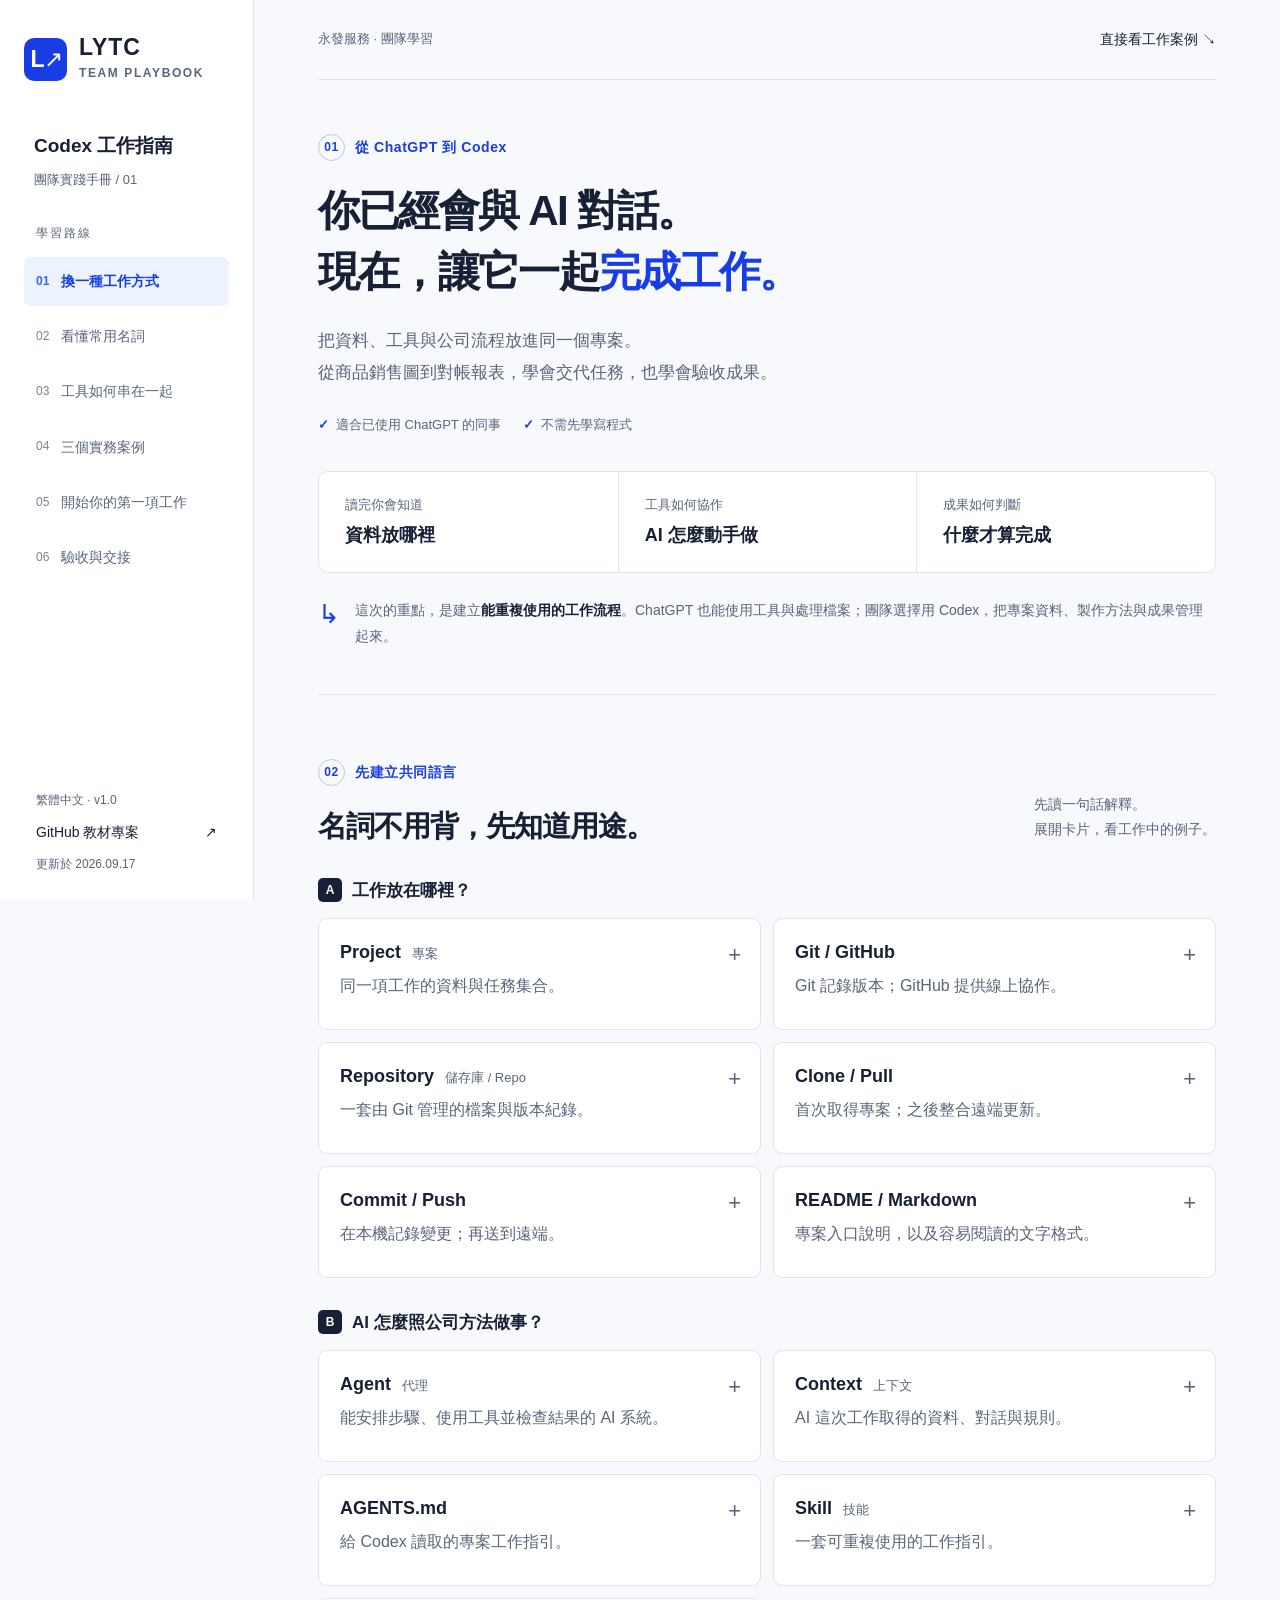
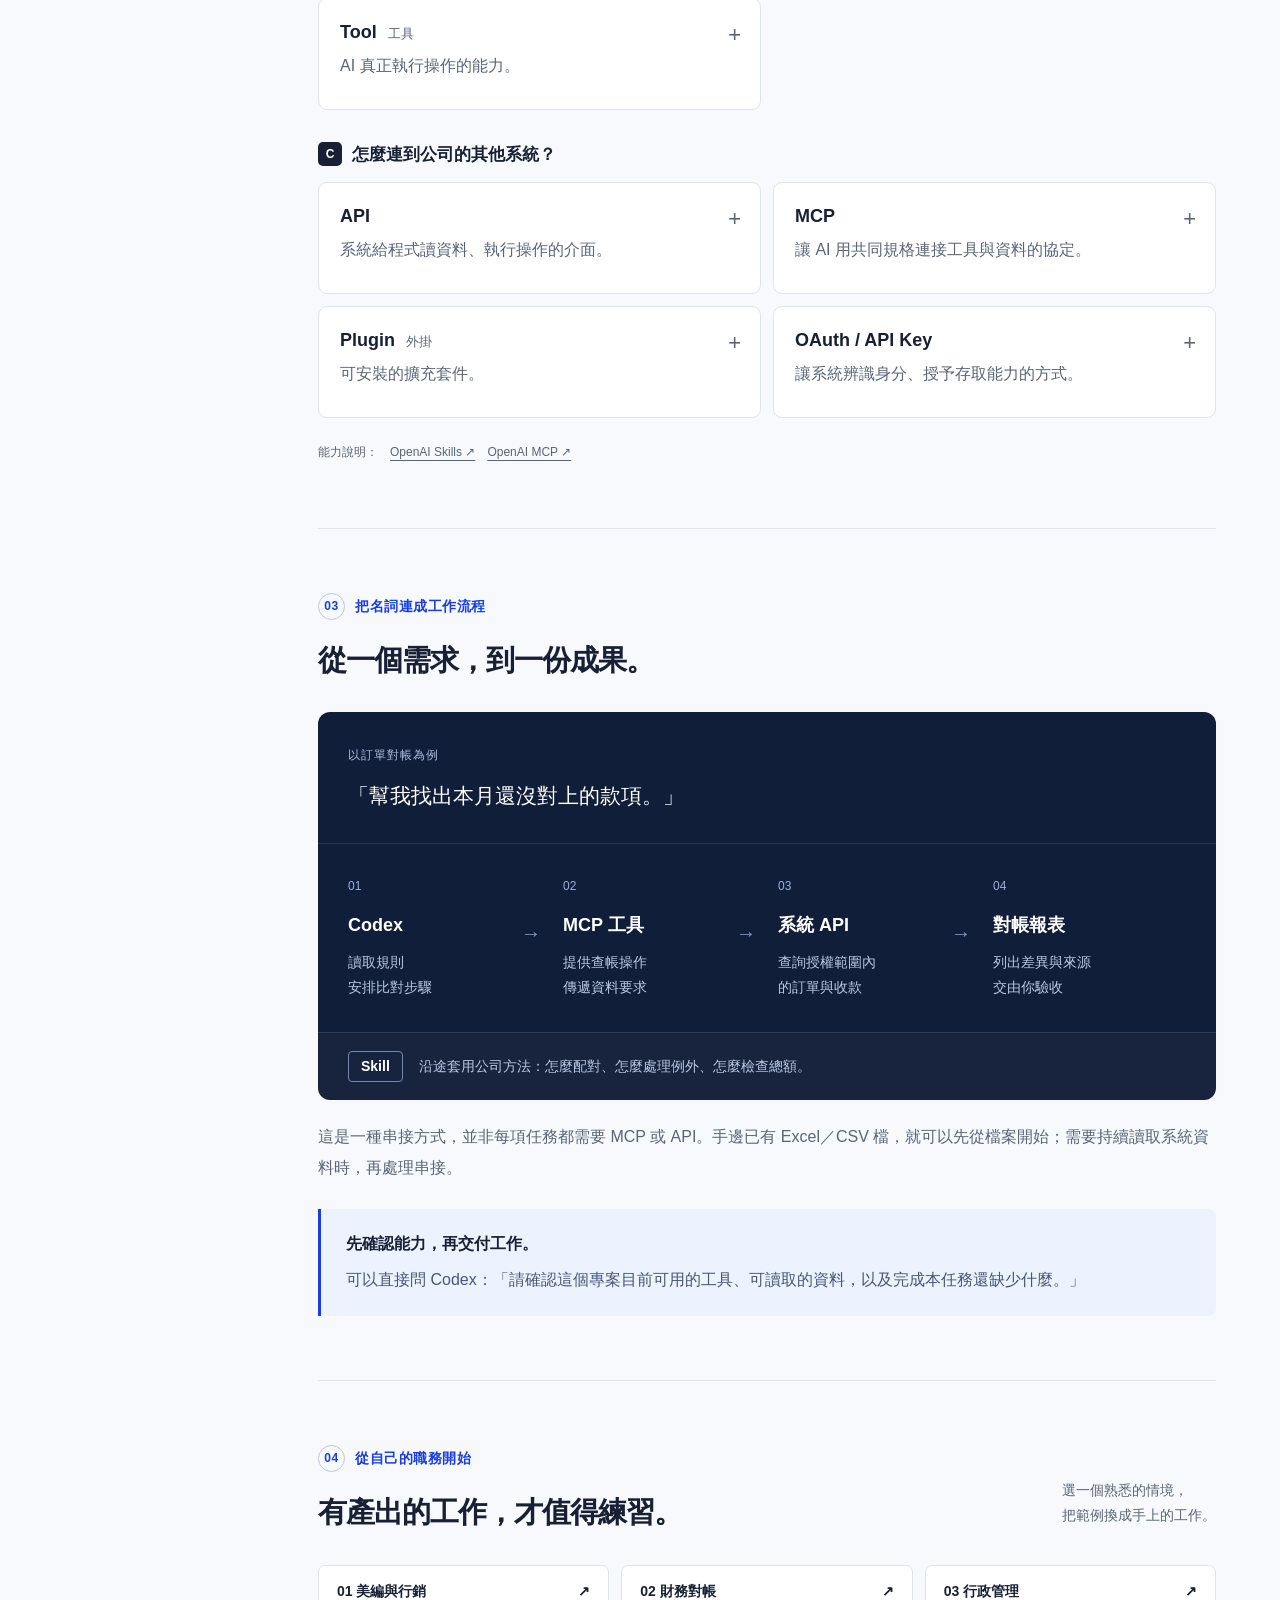
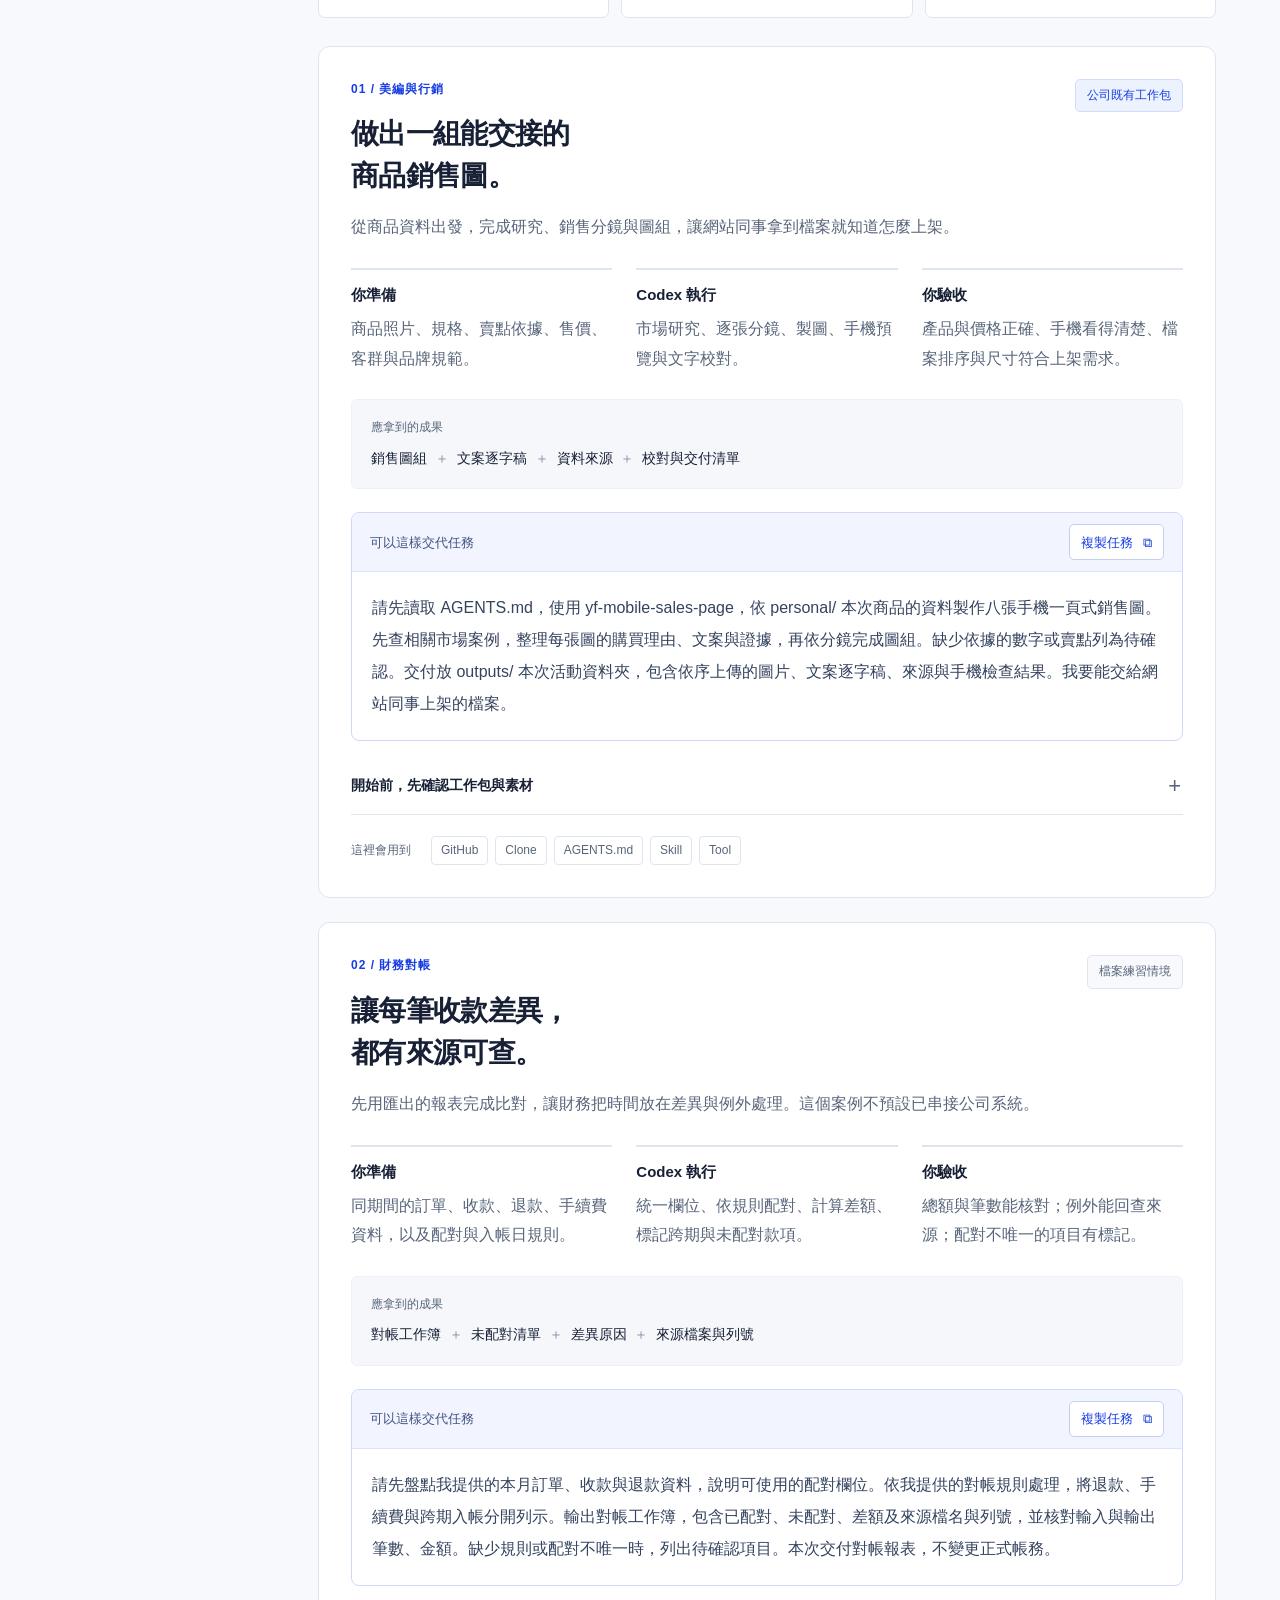
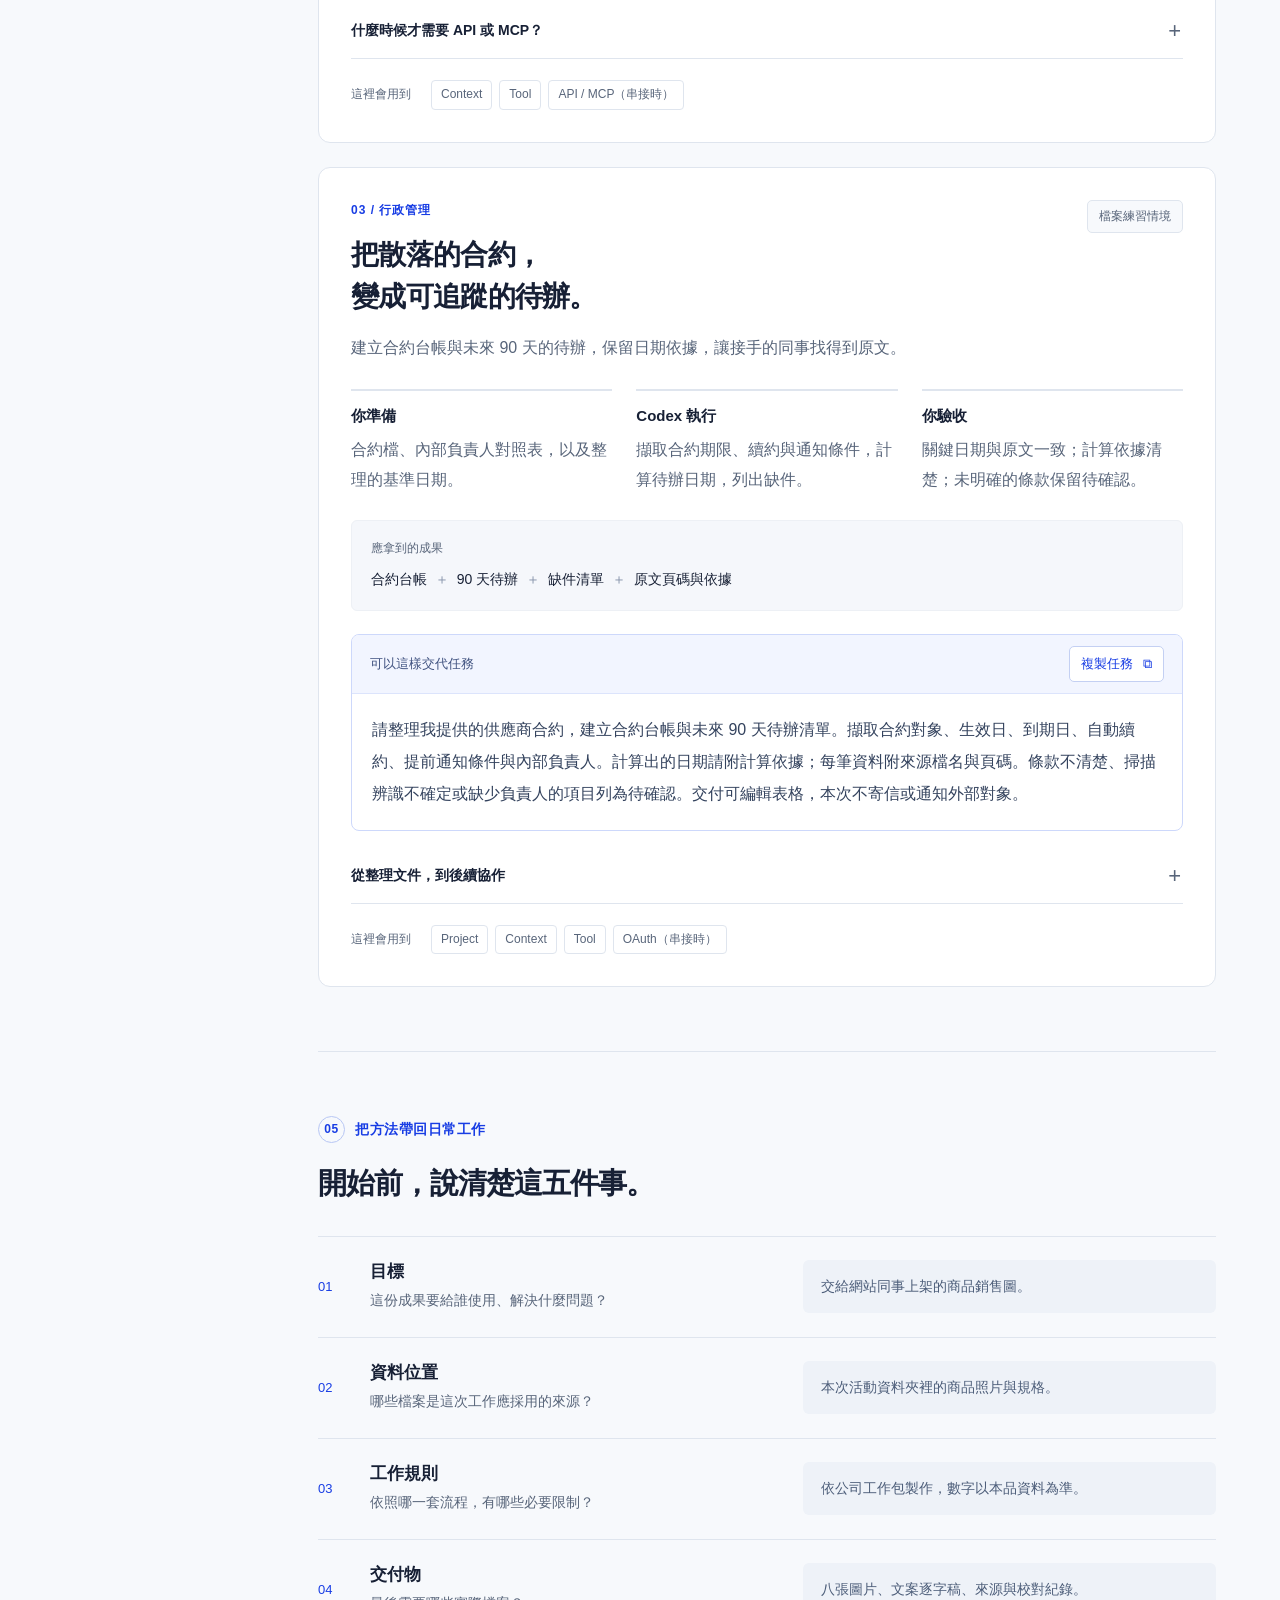
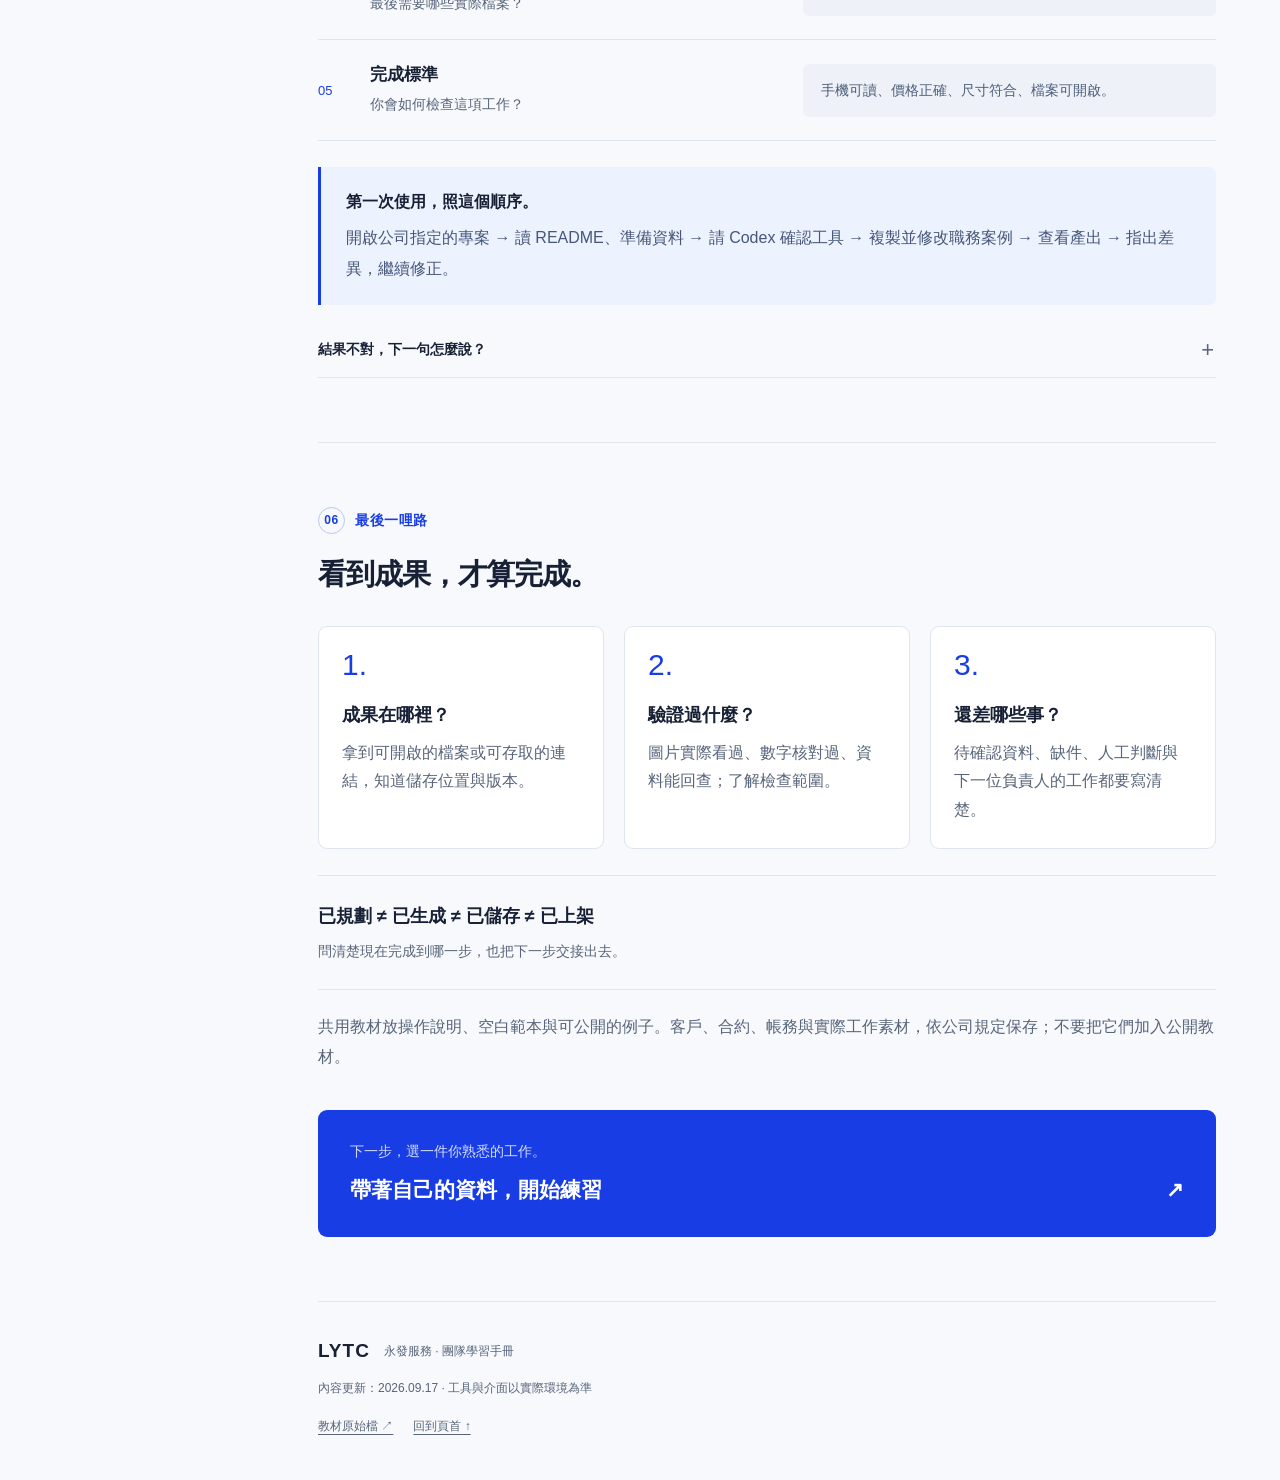
==== docs/index.html @ 61d73b42 "Publish Traditional Chinese Codex team learning guide" ====
<!doctype html>
<html lang="zh-Hant">
<head>
  <meta charset="utf-8">
  <meta name="viewport" content="width=device-width, initial-scale=1">
  <meta name="theme-color" content="#183de4">
  <meta name="description" content="給已會用 ChatGPT 的同事：認識 GitHub、API、MCP 與 Skill，透過美編、財務、行政案例，用 Codex 完成可交付的工作。">
  <meta property="og:title" content="Codex 工作指南｜LYTC 團隊學習手冊">
  <meta property="og:description" content="從會對話，到完成工作。用真實職務情境，理解工具、資料與交付。">
  <meta property="og:type" content="website">
  <meta property="og:locale" content="zh_TW">
  <title>Codex 工作指南｜LYTC 團隊學習手冊</title>
  <link rel="icon" href="favicon.svg" type="image/svg+xml">
  <link rel="stylesheet" href="styles.css">
  <script src="app.js" defer></script>
</head>
<body>
  <a class="skip-link" href="#main">跳到主要內容</a>
  <header class="mobile-header">
    <a class="mobile-brand" href="#overview">LYTC <span>Codex 工作指南</span></a>
    <button class="menu-toggle" aria-expanded="false" aria-controls="sidebar">章節目錄 <span aria-hidden="true">☰</span></button>
  </header>
  <aside class="sidebar" id="sidebar" aria-label="教材導覽">
    <a class="brand" href="#overview" aria-label="LYTC 工作指南首頁"><span class="brand-mark">L<span>↗</span></span><span>LYTC<span class="brand-sub">TEAM PLAYBOOK</span></span></a>
    <div class="sidebar-title">Codex 工作指南<span>團隊實踐手冊 / 01</span></div>
    <p class="nav-label">學習路線</p>
    <nav aria-label="章節">
      <a href="#overview" class="active" aria-current="location"><span class="nav-num">01</span> 換一種工作方式</a>
      <a href="#concepts"><span class="nav-num">02</span> 看懂常用名詞</a>
      <a href="#connections"><span class="nav-num">03</span> 工具如何串在一起</a>
      <a href="#practice"><span class="nav-num">04</span> 三個實務案例</a>
      <a href="#start"><span class="nav-num">05</span> 開始你的第一項工作</a>
      <a href="#delivery"><span class="nav-num">06</span> 驗收與交接</a>
    </nav>
    <div class="sidebar-bottom"><span class="edition">繁體中文 · v1.0</span><a href="https://github.com/LYTC-develop/codex-team-guide" target="_blank" rel="noopener noreferrer">GitHub 教材專案 <span aria-hidden="true">↗</span></a><span class="updated">更新於 2026.09.17</span></div>
  </aside>
  <main id="main">
    <div class="topline"><span>永發服務 · 團隊學習</span><a href="#practice">直接看工作案例 <span aria-hidden="true">↘</span></a></div>
    <section id="overview" class="hero chapter" aria-labelledby="overview-title">
      <div class="eyebrow"><span class="chapter-number">01</span> 從 ChatGPT 到 Codex</div>
      <h1 id="overview-title">你已經會與 AI 對話。<br>現在，讓它一起<span class="blue">完成工作。</span></h1>
      <p class="hero-intro">把資料、工具與公司流程放進同一個專案。<br class="desktop-break">從商品銷售圖到對帳報表，學會交代任務，也學會驗收成果。</p>
      <div class="hero-meta"><span>適合已使用 ChatGPT 的同事</span><span>不需先學寫程式</span></div>
      <div class="lesson-strip"><div><span class="lesson-label">讀完你會知道</span><strong>資料放哪裡</strong></div><div><span class="lesson-label">工具如何協作</span><strong>AI 怎麼動手做</strong></div><div><span class="lesson-label">成果如何判斷</span><strong>什麼才算完成</strong></div></div>
      <div class="principle"><span class="principle-mark" aria-hidden="true">↳</span><p>這次的重點，是建立<strong>能重複使用的工作流程</strong>。ChatGPT 也能使用工具與處理檔案；團隊選擇用 Codex，把專案資料、製作方法與成果管理起來。</p></div>
    </section>

    <section id="concepts" class="chapter" aria-labelledby="concepts-title">
      <div class="section-heading"><div><div class="eyebrow"><span class="chapter-number">02</span> 先建立共同語言</div><h2 id="concepts-title">名詞不用背，先知道用途。</h2></div><p>先讀一句話解釋。<br>展開卡片，看工作中的例子。</p></div>
      <div class="term-group"><h3><span class="group-index">A</span> 工作放在哪裡？</h3><div class="term-grid">
        <details class="term"><summary><span class="term-name">Project <small>專案</small></span><span class="term-brief">同一項工作的資料與任務集合。</span></summary><div class="term-detail">本教材主要使用本機專案資料夾。美編銷售圖、每月對帳各有自己的資料與流程；開始前先確認開啟的是哪一個專案。</div></details>
        <details class="term"><summary><span class="term-name">Git / GitHub</span><span class="term-brief">Git 記錄版本；GitHub 提供線上協作。</span></summary><div class="term-detail">Git 能記錄檔案改了什麼。GitHub 託管 Git 專案，讓公司分發工作包與更新。存在電腦上的檔案，不會因此自動上傳。</div></details>
        <details class="term"><summary><span class="term-name">Repository <small>儲存庫 / Repo</small></span><span class="term-brief">一套由 Git 管理的檔案與版本紀錄。</span></summary><div class="term-detail">例如公司「商品一頁式工作包」就是一個 Repo，裡面有教學、規範、範本與技能。Repo 可以公開，也可以只讓有權限的人存取。</div></details>
        <details class="term"><summary><span class="term-name">Clone / Pull</span><span class="term-brief">首次取得專案；之後整合遠端更新。</span></summary><div class="term-detail">第一次用 Clone 取得本機儲存庫，以後按專案規則 Pull 更新。下載 ZIP 只取得一份檔案，不能直接當成 Clone 後的專案來 Pull。</div></details>
        <details class="term"><summary><span class="term-name">Commit / Push</span><span class="term-brief">在本機記錄變更；再送到遠端。</span></summary><div class="term-detail">存檔、Commit、Push 是三個步驟。Commit 是記錄一批變更，Push 才把提交送到 GitHub。被 .gitignore 忽略的工作資料，不會隨一般提交上傳。</div></details>
        <details class="term"><summary><span class="term-name">README / Markdown</span><span class="term-brief">專案入口說明，以及容易閱讀的文字格式。</span></summary><div class="term-detail">第一次取得工作包，先讀 README.md。Markdown 用簡單標記寫標題、清單、表格與連結；.md 就是常見副檔名，不需要寫網頁程式才能修改內容。</div></details>
      </div></div>
      <div class="term-group"><h3><span class="group-index">B</span> AI 怎麼照公司方法做事？</h3><div class="term-grid">
        <details class="term"><summary><span class="term-name">Agent <small>代理</small></span><span class="term-brief">能安排步驟、使用工具並檢查結果的 AI 系統。</span></summary><div class="term-detail">你交代要做商品圖，Agent 可以讀資料、查來源、編分鏡、呼叫圖片工具，再檢查產出。能做哪些事，取決於現有工具與權限。</div></details>
        <details class="term"><summary><span class="term-name">Context <small>上下文</small></span><span class="term-brief">AI 這次工作取得的資料、對話與規則。</span></summary><div class="term-detail">商品規格、品牌偏好、上一版修改原因都是上下文。開新任務時，提供檔案位置與必要背景；別假設它已讀過其他任務裡的資料。</div></details>
        <details class="term"><summary><span class="term-name">AGENTS.md</span><span class="term-brief">給 Codex 讀取的專案工作指引。</span></summary><div class="term-detail">例如規定素材放哪裡、先做哪些研究、最後交付什麼。它協助 AI 遵循團隊流程，但不是技術上的權限鎖。</div></details>
        <details class="term"><summary><span class="term-name">Skill <small>技能</small></span><span class="term-brief">一套可重複使用的工作指引。</span></summary><div class="term-detail">Skill 可以附範本、參考資料與程式，例如銷售分鏡或圖片校對流程。它教 AI 怎麼做；要實際生圖，還需要可用的圖片工具。</div></details>
        <details class="term"><summary><span class="term-name">Tool <small>工具</small></span><span class="term-brief">AI 真正執行操作的能力。</span></summary><div class="term-detail">讀檔、查網頁、生圖、操作試算表都是工具能力。當 AI 說無法存取或操作時，先檢查工具與授權，單純改提示詞未必能解決。</div></details>
      </div></div>
      <div class="term-group"><h3><span class="group-index">C</span> 怎麼連到公司的其他系統？</h3><div class="term-grid">
        <details class="term"><summary><span class="term-name">API</span><span class="term-brief">系統給程式讀資料、執行操作的介面。</span></summary><div class="term-detail">例如訂單 API 讓程式查詢訂單，而不必人工下載報表。不同 API 提供的操作不同，可能有權限、額度或收費限制。</div></details>
        <details class="term"><summary><span class="term-name">MCP</span><span class="term-brief">讓 AI 用共同規格連接工具與資料的協定。</span></summary><div class="term-detail">全名是 Model Context Protocol。MCP 服務可以提供查表、讀文件等工具；工具背後可能呼叫 API，也可能操作本機檔案。接上 MCP 不代表取得所有系統能力。</div></details>
        <details class="term"><summary><span class="term-name">Plugin <small>外掛</small></span><span class="term-brief">可安裝的擴充套件。</span></summary><div class="term-detail">外掛可打包 Skills、工具連接等內容，讓團隊更容易安裝工作能力。安裝完成後，仍要確認需要的帳號授權與工具是否可用。</div></details>
        <details class="term"><summary><span class="term-name">OAuth / API Key</span><span class="term-brief">讓系統辨識身分、授予存取能力的方式。</span></summary><div class="term-detail">OAuth 常見為登入帳號後同意授權；API Key 是服務辨識呼叫者的憑證之一。讀取、修改可能是不同權限。使用工具的登入或憑證設定流程，不把金鑰放進教材或任務內容。</div></details>
      </div></div>
      <p class="source-note">能力說明：<a href="https://learn.chatgpt.com/docs/build-skills" target="_blank" rel="noopener noreferrer">OpenAI Skills ↗</a><a href="https://learn.chatgpt.com/docs/extend/mcp" target="_blank" rel="noopener noreferrer">OpenAI MCP ↗</a></p>
    </section>

    <section id="connections" class="chapter" aria-labelledby="connections-title">
      <div class="section-heading"><div><div class="eyebrow"><span class="chapter-number">03</span> 把名詞連成工作流程</div><h2 id="connections-title">從一個需求，到一份成果。</h2></div></div>
      <div class="connection-panel"><div class="connection-header"><span class="mini-label">以訂單對帳為例</span><p>「幫我找出本月還沒對上的款項。」</p></div><ol class="connection-flow"><li><span class="flow-step">01</span><strong>Codex</strong><p>讀取規則<br>安排比對步驟</p></li><li><span class="flow-step">02</span><strong>MCP 工具</strong><p>提供查帳操作<br>傳遞資料要求</p></li><li><span class="flow-step">03</span><strong>系統 API</strong><p>查詢授權範圍內<br>的訂單與收款</p></li><li><span class="flow-step">04</span><strong>對帳報表</strong><p>列出差異與來源<br>交由你驗收</p></li></ol><div class="connection-footer"><strong>Skill</strong><span>沿途套用公司方法：怎麼配對、怎麼處理例外、怎麼檢查總額。</span></div></div>
      <p class="body-note">這是一種串接方式，並非每項任務都需要 MCP 或 API。手邊已有 Excel／CSV 檔，就可以先從檔案開始；需要持續讀取系統資料時，再處理串接。</p>
      <div class="callout"><strong>先確認能力，再交付工作。</strong><p>可以直接問 Codex：「請確認這個專案目前可用的工具、可讀取的資料，以及完成本任務還缺少什麼。」</p></div>
    </section>

    <section id="practice" class="chapter" aria-labelledby="practice-title">
      <div class="section-heading"><div><div class="eyebrow"><span class="chapter-number">04</span> 從自己的職務開始</div><h2 id="practice-title">有產出的工作，才值得練習。</h2></div><p>選一個熟悉的情境，<br>把範例換成手上的工作。</p></div>
      <div class="case-links" aria-label="工作案例捷徑"><a href="#design">01 美編與行銷 <span aria-hidden="true">↗</span></a><a href="#finance">02 財務對帳 <span aria-hidden="true">↗</span></a><a href="#admin">03 行政管理 <span aria-hidden="true">↗</span></a></div>

      <article id="design" class="case-study"><div class="case-heading"><div><span class="case-kicker">01 / 美編與行銷</span><h3>做出一組能交接的<br>商品銷售圖。</h3></div><span class="case-badge">公司既有工作包</span></div><p class="case-intro">從商品資料出發，完成研究、銷售分鏡與圖組，讓網站同事拿到檔案就知道怎麼上架。</p>
        <div class="case-steps"><div><h4>你準備</h4><p>商品照片、規格、賣點依據、售價、客群與品牌規範。</p></div><div><h4>Codex 執行</h4><p>市場研究、逐張分鏡、製圖、手機預覽與文字校對。</p></div><div><h4>你驗收</h4><p>產品與價格正確、手機看得清楚、檔案排序與尺寸符合上架需求。</p></div></div>
        <div class="deliverable"><span>應拿到的成果</span><p>銷售圖組 <b>＋</b> 文案逐字稿 <b>＋</b> 資料來源 <b>＋</b> 校對與交付清單</p></div>
        <div class="prompt-box"><div class="prompt-header"><span>可以這樣交代任務</span><button class="copy-button" data-copy="prompt-design">複製任務 <span aria-hidden="true">⧉</span></button></div><p id="prompt-design">請先讀取 AGENTS.md，使用 yf-mobile-sales-page，依 personal/ 本次商品的資料製作八張手機一頁式銷售圖。先查相關市場案例，整理每張圖的購買理由、文案與證據，再依分鏡完成圖組。缺少依據的數字或賣點列為待確認。交付放 outputs/ 本次活動資料夾，包含依序上傳的圖片、文案逐字稿、來源與手機檢查結果。我要能交給網站同事上架的檔案。</p></div>
        <details class="case-notes"><summary>開始前，先確認工作包與素材</summary><div><p>這段任務適用公司 <a href="https://github.com/LYTC-develop/product-landingpage-starter" target="_blank" rel="noopener noreferrer">商品一頁式工作包 ↗</a>。該儲存庫需要存取權；先依 README Clone，再用 Codex 開啟專案根目錄。</p><p>確認圖片工具與額度可用。需要可編輯文字層時要明說，PNG／JPG 本身是平面圖。既有蕎麥麵範例是單張首圖，完整圖組仍需依本次商品製作；數字也應核對本批次標示。</p><p>這個工作包的 personal/ 與 outputs/ 不進 Git，要另外保存與交接；其他專案依各自規則處理。</p></div></details>
        <div class="learn-tags"><span>這裡會用到</span><span>GitHub</span><span>Clone</span><span>AGENTS.md</span><span>Skill</span><span>Tool</span></div>
      </article>

      <article id="finance" class="case-study"><div class="case-heading"><div><span class="case-kicker">02 / 財務對帳</span><h3>讓每筆收款差異，<br>都有來源可查。</h3></div><span class="case-badge neutral">檔案練習情境</span></div><p class="case-intro">先用匯出的報表完成比對，讓財務把時間放在差異與例外處理。這個案例不預設已串接公司系統。</p>
        <div class="case-steps"><div><h4>你準備</h4><p>同期間的訂單、收款、退款、手續費資料，以及配對與入帳日規則。</p></div><div><h4>Codex 執行</h4><p>統一欄位、依規則配對、計算差額、標記跨期與未配對款項。</p></div><div><h4>你驗收</h4><p>總額與筆數能核對；例外能回查來源；配對不唯一的項目有標記。</p></div></div>
        <div class="deliverable"><span>應拿到的成果</span><p>對帳工作簿 <b>＋</b> 未配對清單 <b>＋</b> 差異原因 <b>＋</b> 來源檔案與列號</p></div>
        <div class="prompt-box"><div class="prompt-header"><span>可以這樣交代任務</span><button class="copy-button" data-copy="prompt-finance">複製任務 <span aria-hidden="true">⧉</span></button></div><p id="prompt-finance">請先盤點我提供的本月訂單、收款與退款資料，說明可使用的配對欄位。依我提供的對帳規則處理，將退款、手續費與跨期入帳分開列示。輸出對帳工作簿，包含已配對、未配對、差額及來源檔名與列號，並核對輸入與輸出筆數、金額。缺少規則或配對不唯一時，列出待確認項目。本次交付對帳報表，不變更正式帳務。</p></div>
        <details class="case-notes"><summary>什麼時候才需要 API 或 MCP？</summary><div><p>已有完整匯出檔，就可以先做對帳。若每月都需要手動下載同樣的資料，再評估直接從系統讀取。</p><p>串接前確認工具能讀到需要的欄位、帳號與期間。連線成功，只代表取得工具；仍要核對資料完整性與報表計算。</p></div></details>
        <div class="learn-tags"><span>這裡會用到</span><span>Context</span><span>Tool</span><span>API / MCP（串接時）</span></div>
      </article>

      <article id="admin" class="case-study"><div class="case-heading"><div><span class="case-kicker">03 / 行政管理</span><h3>把散落的合約，<br>變成可追蹤的待辦。</h3></div><span class="case-badge neutral">檔案練習情境</span></div><p class="case-intro">建立合約台帳與未來 90 天的待辦，保留日期依據，讓接手的同事找得到原文。</p>
        <div class="case-steps"><div><h4>你準備</h4><p>合約檔、內部負責人對照表，以及整理的基準日期。</p></div><div><h4>Codex 執行</h4><p>擷取合約期限、續約與通知條件，計算待辦日期，列出缺件。</p></div><div><h4>你驗收</h4><p>關鍵日期與原文一致；計算依據清楚；未明確的條款保留待確認。</p></div></div>
        <div class="deliverable"><span>應拿到的成果</span><p>合約台帳 <b>＋</b> 90 天待辦 <b>＋</b> 缺件清單 <b>＋</b> 原文頁碼與依據</p></div>
        <div class="prompt-box"><div class="prompt-header"><span>可以這樣交代任務</span><button class="copy-button" data-copy="prompt-admin">複製任務 <span aria-hidden="true">⧉</span></button></div><p id="prompt-admin">請整理我提供的供應商合約，建立合約台帳與未來 90 天待辦清單。擷取合約對象、生效日、到期日、自動續約、提前通知條件與內部負責人。計算出的日期請附計算依據；每筆資料附來源檔名與頁碼。條款不清楚、掃描辨識不確定或缺少負責人的項目列為待確認。交付可編輯表格，本次不寄信或通知外部對象。</p></div>
        <details class="case-notes"><summary>從整理文件，到後續協作</summary><div><p>先把台帳做準，再決定要不要寫入共享試算表或行事曆。實際更新前，確認帳號、目標檔案、寫入權限與要新增的內容。</p><p>日期有疑義時回查原文；需要判斷條款意義的部分，交由負責人確認，不用猜測補滿表格。</p></div></details>
        <div class="learn-tags"><span>這裡會用到</span><span>Project</span><span>Context</span><span>Tool</span><span>OAuth（串接時）</span></div>
      </article>
    </section>

    <section id="start" class="chapter" aria-labelledby="start-title"><div class="section-heading"><div><div class="eyebrow"><span class="chapter-number">05</span> 把方法帶回日常工作</div><h2 id="start-title">開始前，說清楚這五件事。</h2></div></div>
      <ol class="brief-list"><li><span>01</span><div><h3>目標</h3><p>這份成果要給誰使用、解決什麼問題？</p></div><div class="brief-example">交給網站同事上架的商品銷售圖。</div></li><li><span>02</span><div><h3>資料位置</h3><p>哪些檔案是這次工作應採用的來源？</p></div><div class="brief-example">本次活動資料夾裡的商品照片與規格。</div></li><li><span>03</span><div><h3>工作規則</h3><p>依照哪一套流程，有哪些必要限制？</p></div><div class="brief-example">依公司工作包製作，數字以本品資料為準。</div></li><li><span>04</span><div><h3>交付物</h3><p>最後需要哪些實際檔案？</p></div><div class="brief-example">八張圖片、文案逐字稿、來源與校對紀錄。</div></li><li><span>05</span><div><h3>完成標準</h3><p>你會如何檢查這項工作？</p></div><div class="brief-example">手機可讀、價格正確、尺寸符合、檔案可開啟。</div></li></ol>
      <div class="callout"><strong>第一次使用，照這個順序。</strong><p>開啟公司指定的專案 → 讀 README、準備資料 → 請 Codex 確認工具 → 複製並修改職務案例 → 查看產出 → 指出差異，繼續修正。</p></div>
      <details class="case-notes"><summary>結果不對，下一句怎麼說？</summary><div><p>指出具體差異和要回查的資料，例如：</p><blockquote>「你交付的表格少了三筆退款，請依原始收款檔重新核對筆數與總額，修正報表並說明差異。」</blockquote><p>如果是無法讀檔、沒有工具或授權過期，先處理環境。讓 Codex 說明已完成的部分與實際卡點。</p></div></details>
    </section>

    <section id="delivery" class="chapter" aria-labelledby="delivery-title"><div class="section-heading"><div><div class="eyebrow"><span class="chapter-number">06</span> 最後一哩路</div><h2 id="delivery-title">看到成果，才算完成。</h2></div></div>
      <div class="review-grid"><div><span class="review-num">1.</span><h3>成果在哪裡？</h3><p>拿到可開啟的檔案或可存取的連結，知道儲存位置與版本。</p></div><div><span class="review-num">2.</span><h3>驗證過什麼？</h3><p>圖片實際看過、數字核對過、資料能回查；了解檢查範圍。</p></div><div><span class="review-num">3.</span><h3>還差哪些事？</h3><p>待確認資料、缺件、人工判斷與下一位負責人的工作都要寫清楚。</p></div></div>
      <div class="status-line"><strong>已規劃 ≠ 已生成 ≠ 已儲存 ≠ 已上架</strong><p>問清楚現在完成到哪一步，也把下一步交接出去。</p></div>
      <p class="body-note">共用教材放操作說明、空白範本與可公開的例子。客戶、合約、帳務與實際工作素材，依公司規定保存；不要把它們加入公開教材。</p>
      <div class="closing"><p>下一步，選一件你熟悉的工作。</p><a href="#practice">帶著自己的資料，開始練習 <span aria-hidden="true">↗</span></a></div>
    </section>
    <footer><div><strong>LYTC</strong><span>永發服務 · 團隊學習手冊</span></div><p>內容更新：2026.09.17 · 工具與介面以實際環境為準</p><div class="footer-links"><a href="https://github.com/LYTC-develop/codex-team-guide">教材原始檔 ↗</a><a href="#overview">回到頁首 ↑</a></div></footer>
  </main>
  <div class="copy-status" role="status" aria-live="polite"></div>
</body>
</html>
---- docs/styles.css ----
@charset "UTF-8";
:root{--blue:#183de4;--blue-dark:#102ca9;--ink:#172035;--muted:#58657a;--line:#dfe5ee;--canvas:#f7f9fc;--pale:#edf2ff;--nav:254px;--font:-apple-system,BlinkMacSystemFont,"Segoe UI","PingFang TC","Microsoft JhengHei",sans-serif}
*{box-sizing:border-box}html{scroll-behavior:smooth;scroll-padding-top:30px}body{margin:0;background:var(--canvas);color:var(--ink);font-family:var(--font);font-size:16px;line-height:1.8;-webkit-font-smoothing:antialiased}a{color:var(--blue);text-decoration-thickness:1px;text-underline-offset:4px}button{font:inherit}button,a,summary{-webkit-tap-highlight-color:transparent}a:focus-visible,button:focus-visible,summary:focus-visible{outline:3px solid var(--blue);outline-offset:5px}::selection{background:#d3dfff;color:#102ca9}h1,h2,h3,h4,p{margin:0}h1,h2,h3,h4{line-height:1.4}p{overflow-wrap:anywhere}.skip-link{position:fixed;z-index:100;left:20px;top:-100px;background:white;padding:12px 20px;border:2px solid var(--blue)}.skip-link:focus{top:12px}
.sidebar{position:fixed;inset:0 auto 0 0;width:var(--nav);padding:35px 24px 24px;background:#fff;border-right:1px solid var(--line);display:flex;flex-direction:column;z-index:30;overflow-y:auto}.brand{display:flex;align-items:center;gap:12px;font-size:23px;line-height:1.1;font-weight:800;color:var(--ink);text-decoration:none;letter-spacing:1px}.brand-mark{display:flex;align-items:center;justify-content:center;gap:1px;background:var(--blue);color:#fff;width:43px;height:43px;font-size:23px;letter-spacing:-2px;border-radius:10px}.brand-mark span{font-size:23px;font-weight:400}.brand-sub{display:block;font-size:12px;line-height:1.8;letter-spacing:1.6px;margin-top:3px;color:var(--muted)}.sidebar-title{margin:44px 10px 32px;font-weight:700;font-size:19px}.sidebar-title>span{display:block;font-size:13px;font-weight:400;color:var(--muted);margin-top:5px}.nav-label{font-size:12px;color:var(--muted);letter-spacing:2px;margin:0 12px 12px}nav{display:grid;gap:6px}nav a{display:flex;align-items:center;gap:12px;padding:12px;border-radius:7px;font-size:14px;text-decoration:none;color:var(--muted);font-weight:500}nav a:hover{background:var(--canvas);color:var(--ink)}nav a.active{background:var(--pale);color:var(--blue);font-weight:650}.nav-num{font-variant-numeric:tabular-nums;font-size:12px;opacity:.8}.sidebar-bottom{margin-top:auto;padding:34px 12px 0;display:grid;gap:9px}.edition{font-size:12px;color:var(--muted)}.sidebar-bottom>a{font-size:14px;color:var(--ink);text-decoration:none;display:flex;justify-content:space-between}.updated{font-size:12px;color:var(--muted)}.mobile-header{display:none}main{margin-left:var(--nav);padding:0 64px;max-width:1510px}.topline{display:flex;justify-content:space-between;gap:15px;padding:27px 0;border-bottom:1px solid var(--line);font-size:13px;color:var(--muted)}.topline a{text-decoration:none;font-size:14px;color:var(--ink)}.chapter{padding:64px 0;border-bottom:1px solid var(--line);scroll-margin-top:24px}.hero{padding-top:54px;padding-bottom:44px}.eyebrow{display:flex;gap:10px;align-items:center;color:var(--blue);font-size:14px;font-weight:600;letter-spacing:.04em;margin-bottom:19px}.chapter-number{font-size:12px;display:inline-flex;align-items:center;justify-content:center;width:27px;height:27px;border:1px solid #b8c7f4;border-radius:50%;font-variant-numeric:tabular-nums}h1{font-size:clamp(2rem,3.3vw,3.2rem);font-weight:760;letter-spacing:-.045em;line-height:1.45}.blue{color:var(--blue)}.hero-intro{font-size:17px;line-height:1.9;color:var(--muted);margin-top:22px;max-width:750px}.hero-meta{display:flex;flex-wrap:wrap;gap:8px 22px;margin-top:24px;color:var(--muted);font-size:13px}.hero-meta span{display:flex;align-items:center;gap:7px}.hero-meta span:before{content:'✓';color:var(--blue);font-weight:700}.lesson-strip{margin-top:34px;display:grid;grid-template-columns:repeat(3,1fr);border:1px solid var(--line);border-radius:10px;overflow:hidden;background:white}.lesson-strip>div{padding:21px 26px}.lesson-strip>div+div{border-left:1px solid var(--line)}.lesson-label{display:block;font-size:13px;color:var(--muted);margin-bottom:3px}.lesson-strip strong{font-size:18px;font-weight:650}.principle{display:flex;align-items:flex-start;gap:15px;margin-top:25px;color:var(--muted);font-size:14px;line-height:1.85}.principle-mark{font-size:26px;color:var(--blue);line-height:1.3}.principle strong{color:var(--ink);font-weight:600}.section-heading{display:flex;justify-content:space-between;align-items:flex-end;gap:20px;margin-bottom:32px}.section-heading h2{font-size:clamp(1.65rem,2.3vw,2.1rem);letter-spacing:-.035em}.section-heading>.eyebrow{margin-bottom:14px}.section-heading>p{font-size:14px;color:var(--muted);padding-bottom:4px;flex-shrink:0}.term-group+.term-group{margin-top:32px}.term-group>h3{display:flex;align-items:center;gap:10px;font-size:17px;font-weight:650;margin-bottom:16px}.group-index{font-size:12px;background:var(--ink);color:white;display:inline-flex;width:24px;height:24px;align-items:center;justify-content:center;border-radius:5px}.term-grid{display:grid;grid-template-columns:repeat(2,minmax(0,1fr));gap:12px;align-items:start}.term{border:1px solid var(--line);border-radius:9px;background:white;overflow:hidden;transition:border-color .15s}.term:hover{border-color:#a8b8e0}summary{cursor:pointer;list-style:none}summary::-webkit-details-marker{display:none}.term summary{padding:19px 43px 19px 21px;position:relative;min-height:110px}.term summary:after,.case-notes summary:after{content:'+';font-size:22px;font-weight:400;position:absolute;right:19px;top:16px;color:var(--muted)}details[open]>summary:after{content:'−';color:var(--blue)}.term-name{display:block;font-size:18px;font-weight:650;line-height:1.6;overflow-wrap:anywhere}.term-name small{font-size:13px;font-weight:450;color:var(--muted);margin-left:6px}.term-brief{display:block;font-size:14px;color:var(--muted);margin-top:5px;line-height:1.8}.term-detail{padding:0 21px 21px;font-size:15px;line-height:1.85;color:var(--muted)}.term[open]{border-color:#a4b7fb;box-shadow:0 3px 12px #183de408}.source-note{margin-top:24px;font-size:12px;color:var(--muted);display:flex;flex-wrap:wrap;gap:12px}.source-note a{color:var(--muted)}.connection-panel{border-radius:12px;background:#111e39;color:#fff;overflow:hidden}.connection-header{padding:28px 30px;border-bottom:1px solid #ffffff1c}.mini-label{font-size:12px;letter-spacing:1px;color:#afbee1}.connection-header p{font-size:21px;margin-top:8px;font-weight:550}.connection-flow{list-style:none;display:grid;grid-template-columns:repeat(4,1fr);margin:0;padding:32px 30px;gap:22px}.connection-flow li{position:relative;padding-right:10px}.connection-flow li:not(:last-child):after{content:'→';position:absolute;right:0;top:39px;color:#8099d2;font-size:20px}.flow-step{display:block;color:#9cafe0;font-size:12px;margin-bottom:12px}.connection-flow strong{font-size:18px;font-weight:650;display:block;margin-bottom:8px}.connection-flow p{font-size:14px;line-height:1.8;color:#bac9e4}.connection-footer{display:flex;gap:16px;align-items:center;padding:18px 30px;background:#ffffff07;border-top:1px solid #ffffff1c;font-size:14px;color:#bac9e4}.connection-footer strong{font-size:14px;border:1px solid #7286b4;padding:2px 12px;border-radius:4px;color:white}.body-note{font-size:15px;color:var(--muted);margin-top:22px;line-height:1.9}.callout{padding:21px 25px;background:var(--pale);border-left:3px solid var(--blue);border-radius:0 8px 8px 0;margin-top:26px}.callout strong{font-size:16px}.callout p{margin-top:6px;font-size:15px;color:#465779;line-height:1.9}.case-links{display:flex;gap:12px;margin-bottom:28px}.case-links a{padding:13px 18px;border:1px solid var(--line);background:#fff;border-radius:7px;flex:1;display:flex;justify-content:space-between;gap:8px;text-decoration:none;color:var(--ink);font-size:14px;font-weight:600}.case-links a:hover{border-color:var(--blue);color:var(--blue)}.case-study{padding:32px;border:1px solid var(--line);border-radius:12px;background:white;scroll-margin-top:28px}.case-study+.case-study{margin-top:24px}.case-heading{display:flex;justify-content:space-between;align-items:flex-start;gap:15px}.case-kicker{display:block;font-size:12px;letter-spacing:1px;color:var(--blue);font-weight:650;margin-bottom:13px}.case-heading h3{font-size:28px;line-height:1.5;letter-spacing:-.025em}.case-badge{border:1px solid #d1dcfc;background:var(--pale);color:var(--blue);font-size:12px;padding:5px 11px;border-radius:5px;white-space:nowrap}.case-badge.neutral{background:var(--canvas);border-color:var(--line);color:var(--muted)}.case-intro{color:var(--muted);margin-top:16px;font-size:16px}.case-steps{display:grid;grid-template-columns:repeat(3,minmax(0,1fr));gap:24px;margin:26px 0}.case-steps>div{border-top:2px solid var(--line);padding-top:14px}.case-steps h4{font-size:15px;margin-bottom:9px}.case-steps p{font-size:14px;color:var(--muted);line-height:1.85}.deliverable{display:flex;flex-direction:column;gap:6px;background:#f5f7fb;border:1px solid #edf0f5;padding:17px 19px;border-radius:6px;font-size:14px}.deliverable>span{font-size:12px;color:var(--muted)}.deliverable p{line-height:1.9}.deliverable b{font-weight:400;color:#8592a9;padding:0 4px}.prompt-box{margin-top:23px;border:1px solid #cdd8fb;border-radius:8px;overflow:hidden}.prompt-header{display:flex;justify-content:space-between;align-items:center;gap:12px;background:#f2f5ff;padding:11px 18px;border-bottom:1px solid #dce4fc;font-size:13px;color:#415381}.copy-button{display:none;background:white;border:1px solid #c4d0f3;border-radius:5px;padding:5px 11px;font-size:13px;color:var(--blue);cursor:pointer;min-height:36px;white-space:nowrap}.js .copy-button{display:inline-flex;align-items:center;gap:10px}.copy-button:hover{background:var(--blue);color:white;border-color:var(--blue)}.prompt-box>p{padding:20px;font-size:15px;line-height:2;color:#34435e}.case-notes{margin-top:20px;border-bottom:1px solid var(--line)}.case-notes summary{position:relative;padding:12px 36px 15px 0;font-size:14px;font-weight:600}.case-notes summary:after{top:5px;right:2px}.case-notes>div{padding:2px 0 20px;font-size:14px;line-height:1.9;color:var(--muted)}.case-notes p+p{margin-top:12px}.case-notes blockquote{margin:15px 0;padding:14px 20px;background:white;border-left:3px solid var(--blue)}.learn-tags{display:flex;align-items:center;gap:7px;flex-wrap:wrap;margin-top:21px}.learn-tags>span{font-size:12px;padding:3px 9px;border:1px solid var(--line);border-radius:4px;color:var(--muted)}.learn-tags>span:first-child{padding-left:0;border:none;margin-right:4px}.brief-list{padding:0;list-style:none;margin:0;border-top:1px solid var(--line)}.brief-list li{display:grid;grid-template-columns:32px 1fr 1fr;align-items:center;gap:20px;border-bottom:1px solid var(--line);padding:23px 0}.brief-list li>span{font-size:13px;font-variant-numeric:tabular-nums;color:var(--blue)}.brief-list h3{font-size:17px;margin-bottom:5px}.brief-list p{font-size:14px;color:var(--muted)}.brief-example{font-size:14px;color:#4c5d79;background:#eef2f8;padding:14px 18px;border-radius:6px}.review-grid{display:grid;grid-template-columns:repeat(3,minmax(0,1fr));gap:20px}.review-grid>div{padding:23px;background:white;border:1px solid var(--line);border-radius:9px}.review-num{font-size:30px;font-weight:500;color:var(--blue);line-height:1;display:block;margin-bottom:23px}.review-grid h3{font-size:18px;margin-bottom:10px}.review-grid p{font-size:14px;color:var(--muted)}.status-line{margin-top:26px;padding:24px 0;border-top:1px solid var(--line);border-bottom:1px solid var(--line)}.status-line strong{font-size:18px;font-weight:600}.status-line p{color:var(--muted);font-size:14px;margin-top:7px}.closing{margin-top:38px;padding:29px 32px;background:var(--blue);border-radius:9px;color:#fff}.closing p{font-size:14px;color:#d3dcff;margin-bottom:6px}.closing a{display:flex;justify-content:space-between;gap:20px;font-size:21px;color:white;font-weight:600;text-decoration:none}.closing a:hover{text-decoration:underline}footer{padding:32px 0 42px;font-size:12px;color:var(--muted)}footer>div:first-child{display:flex;align-items:center;gap:14px}footer strong{color:var(--ink);font-size:19px;letter-spacing:1px}footer p{margin-top:9px}.footer-links{display:flex;gap:20px;margin-top:17px}.footer-links a{color:var(--muted)}.copy-status{position:fixed;left:calc(50% + var(--nav)/2);bottom:28px;transform:translate(-50%,15px);background:var(--ink);color:white;border-radius:8px;padding:11px 20px;font-size:14px;box-shadow:0 8px 30px #17203524;z-index:50;opacity:0;pointer-events:none;transition:opacity .2s,transform .2s;max-width:calc(100vw - 40px);text-align:center}.copy-status.visible{opacity:1;transform:translate(-50%,0)}
@media(min-width:1600px){main{margin-left:calc(var(--nav) + (100vw - 1510px)/2);max-width:1256px}}
@media(max-width:1180px){:root{--nav:224px}.sidebar{padding:28px 16px}.sidebar-title{margin-top:36px}main{padding:0 36px}.section-heading>p{display:none}.case-study{padding:26px}.case-heading h3{font-size:25px}.case-steps{gap:17px}.term summary{padding-left:18px}.term-name{font-size:17px}.term-name small{display:block;margin-left:0}.term-detail{padding-left:18px}.review-grid{gap:12px}.review-grid>div{padding:20px}.lesson-strip>div{padding:18px}.case-links a{padding:12px}}
@media(max-width:860px){:root{--nav:0px}html{scroll-padding-top:88px}.mobile-header{display:flex;align-items:center;justify-content:space-between;gap:12px;position:sticky;top:0;padding:14px 23px;background:#ffffffed;backdrop-filter:blur(14px);border-bottom:1px solid var(--line);z-index:40;min-height:67px}.mobile-brand{font-size:20px;font-weight:800;color:var(--ink);text-decoration:none;letter-spacing:1px}.mobile-brand span{font-size:13px;font-weight:500;letter-spacing:0;margin-left:10px}.menu-toggle{display:none;padding:7px 11px;background:white;border:1px solid var(--line);border-radius:5px;font-size:13px;color:var(--ink);min-height:38px;cursor:pointer}.js .menu-toggle{display:block}.sidebar{position:static;display:block;width:auto;padding:16px 23px;border-right:0;border-bottom:1px solid var(--line)}.sidebar .brand,.sidebar-title,.nav-label,.sidebar-bottom{display:none}.sidebar nav{grid-template-columns:repeat(2,1fr);gap:3px}.sidebar nav a{padding:9px 10px}.js .sidebar{display:none;position:fixed;top:67px;bottom:auto;left:0;right:0;max-height:calc(100dvh - 67px);box-shadow:0 15px 20px #17203510}.js .sidebar.open{display:block}main{margin-left:0;padding:0 30px;max-width:none}.topline{padding:19px 0}.chapter{padding:46px 0;scroll-margin-top:0}.hero{padding-top:35px}h1{font-size:clamp(1.8rem,5.6vw,2.9rem)}.hero-intro{font-size:16px}.case-study{scroll-margin-top:87px}.copy-status{left:50%}.term-name small{display:inline;margin-left:5px}}
@media(max-width:560px){main{padding:0 20px}.mobile-header{padding:12px 19px}.mobile-brand span{margin-left:6px;font-size:12px}.mobile-brand{font-size:19px}.topline{font-size:12px}.topline a{font-size:12px}.hero{padding-top:30px}.eyebrow{font-size:12px;gap:8px;margin-bottom:16px}.chapter-number{width:24px;height:24px}.hero-intro{margin-top:18px}.desktop-break{display:none}.hero-meta{font-size:12px;gap:6px 16px;margin-top:20px}.lesson-strip{margin-top:26px}.lesson-strip>div{padding:14px 10px}.lesson-label{font-size:12px;line-height:1.8}.lesson-strip strong{font-size:14px;line-height:1.6;display:block}.principle{font-size:13px;gap:9px;margin-top:20px}.section-heading{margin-bottom:25px}.section-heading h2{font-size:24px;line-height:1.5}.term-grid{grid-template-columns:1fr;gap:10px}.term summary{min-height:0;padding:17px 42px 17px 18px}.term-name{font-size:17px}.term-brief{font-size:14px}.term-detail{font-size:14px}.term-group>h3{font-size:16px}.connection-header{padding:22px}.connection-header p{font-size:18px}.connection-flow{grid-template-columns:repeat(2,1fr);gap:24px 20px;padding:23px}.connection-flow li:nth-child(2):after{display:none}.connection-flow strong{font-size:17px}.connection-flow p{font-size:13px}.flow-step{margin-bottom:7px}.connection-footer{align-items:flex-start;gap:12px;padding:18px 22px;font-size:13px}.body-note{font-size:14px}.callout{padding:18px 19px}.callout strong{font-size:15px}.callout p{font-size:14px}.case-links{gap:8px}.case-links a{display:block;font-size:12px;padding:11px 10px;text-align:center}.case-links a>span{display:none}.case-study{padding:22px 18px;border-radius:9px}.case-heading{flex-direction:column;gap:13px}.case-heading h3{font-size:26px}.case-heading h3 br{display:none}.case-kicker{margin-bottom:9px}.case-badge{font-size:12px;padding:3px 9px}.case-intro{font-size:15px}.case-steps{grid-template-columns:1fr;gap:17px;margin:23px 0}.case-steps>div{display:grid;grid-template-columns:78px 1fr;gap:7px;border-top:1px solid var(--line);padding-top:14px}.case-steps h4{font-size:14px;margin:0}.case-steps p{font-size:14px}.deliverable{padding:14px 15px;font-size:13px}.prompt-header{padding:10px 12px;font-size:12px;gap:8px}.copy-button{font-size:12px;padding:5px 8px;gap:5px}.prompt-box>p{padding:16px;font-size:14px;line-height:1.95}.case-notes summary{font-size:13px}.case-notes>div{font-size:14px}.learn-tags{gap:5px}.learn-tags>span{font-size:12px;padding:3px 6px}.brief-list li{grid-template-columns:25px 1fr;gap:8px 10px;padding:20px 0}.brief-example{grid-column:2;padding:10px 13px;font-size:13px;margin-top:4px}.brief-list h3{font-size:16px}.brief-list p{font-size:14px}.review-grid{grid-template-columns:1fr;gap:12px}.review-grid>div{display:grid;grid-template-columns:35px 1fr;gap:7px 10px;padding:20px}.review-num{grid-row:1/3;font-size:26px;margin:0;line-height:1.4}.review-grid h3{margin:0;font-size:17px}.review-grid p{grid-column:2;font-size:14px}.status-line strong{font-size:15px}.status-line p{font-size:13px}.closing{padding:23px;margin-top:28px}.closing a{font-size:18px;align-items:center}.closing p{font-size:13px}footer{padding-top:25px}.sidebar nav a{font-size:13px;gap:8px}.sidebar{padding:12px}.copy-status{width:max-content;max-width:calc(100vw - 30px);font-size:13px}}
@media(prefers-reduced-motion:reduce){html{scroll-behavior:auto}*,*:before,*:after{transition:none!important}}
@media print{body{background:white;color:#000;font-size:11pt}.sidebar,.mobile-header,.topline,.copy-button,.copy-status,.skip-link,.case-links,.closing{display:none!important}main{margin:0!important;padding:0;max-width:none}.chapter{padding:20px 0;break-before:auto}.hero{padding-top:0}h1{font-size:26pt}.section-heading h2{font-size:21pt}.term-grid,.case-steps,.review-grid{display:block}.term,.case-study,.review-grid>div{break-inside:avoid;margin-bottom:12px;box-shadow:none}.term-detail{display:block}.connection-panel{background:#f3f4f7;color:#000}.connection-header,.connection-footer{border-color:#999}.connection-panel p,.connection-footer,.flow-step,.mini-label{color:#333}.connection-footer strong{color:#000}.case-study{padding:18px}.prompt-box>p{font-size:11pt}.term summary:after,.case-notes summary:after{display:none}.term-name{font-size:13pt}.term-brief,.term-detail{font-size:11pt}.brief-list li{grid-template-columns:25px 1fr 1fr}.case-heading h3{font-size:20pt}a{color:#000}footer{padding-bottom:0}}

/* Keep the teaching text comfortable to read on every viewport. */
.term-brief,.term-detail,.case-intro,.case-steps p,.prompt-box>p,.body-note,.case-notes>div,.review-grid p,.callout p{font-size:16px}
@media print{.term-brief,.term-detail,.case-intro,.case-steps p,.prompt-box>p,.body-note,.case-notes>div,.review-grid p,.callout p{font-size:11pt}}
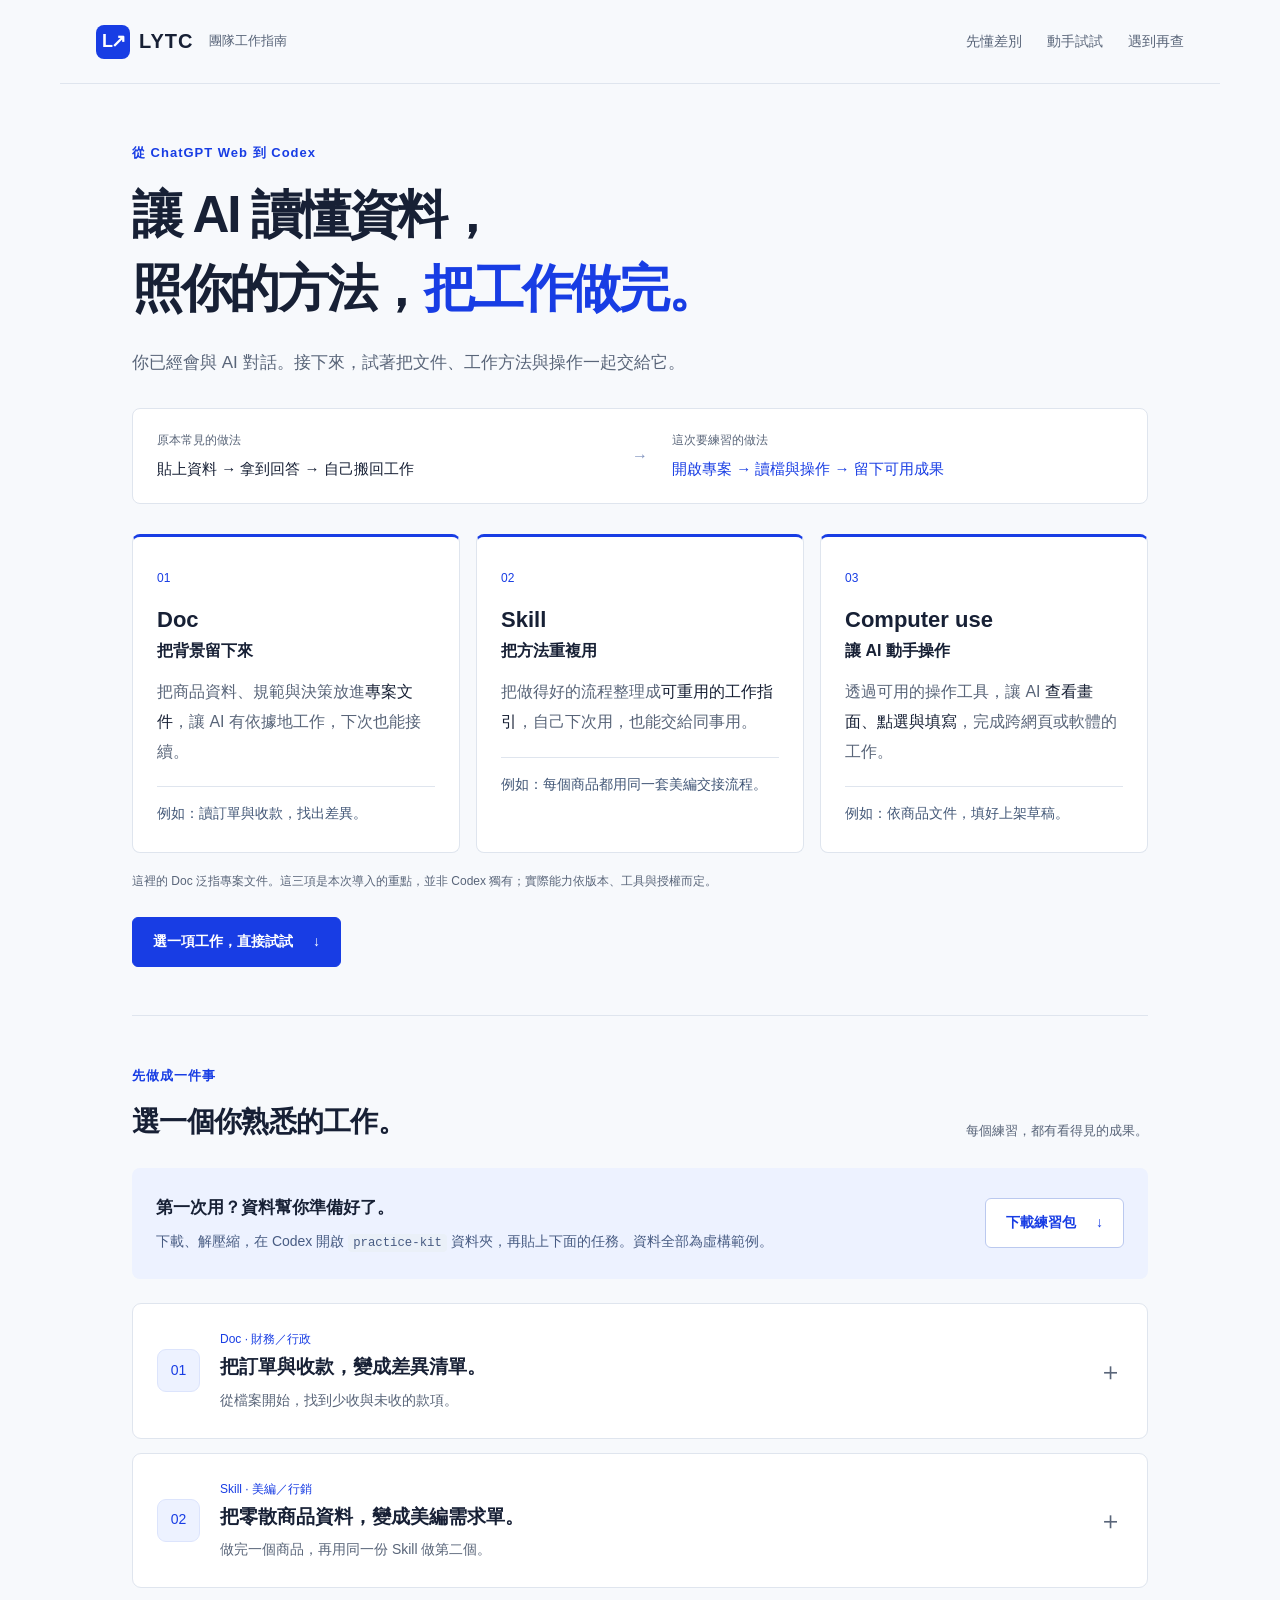
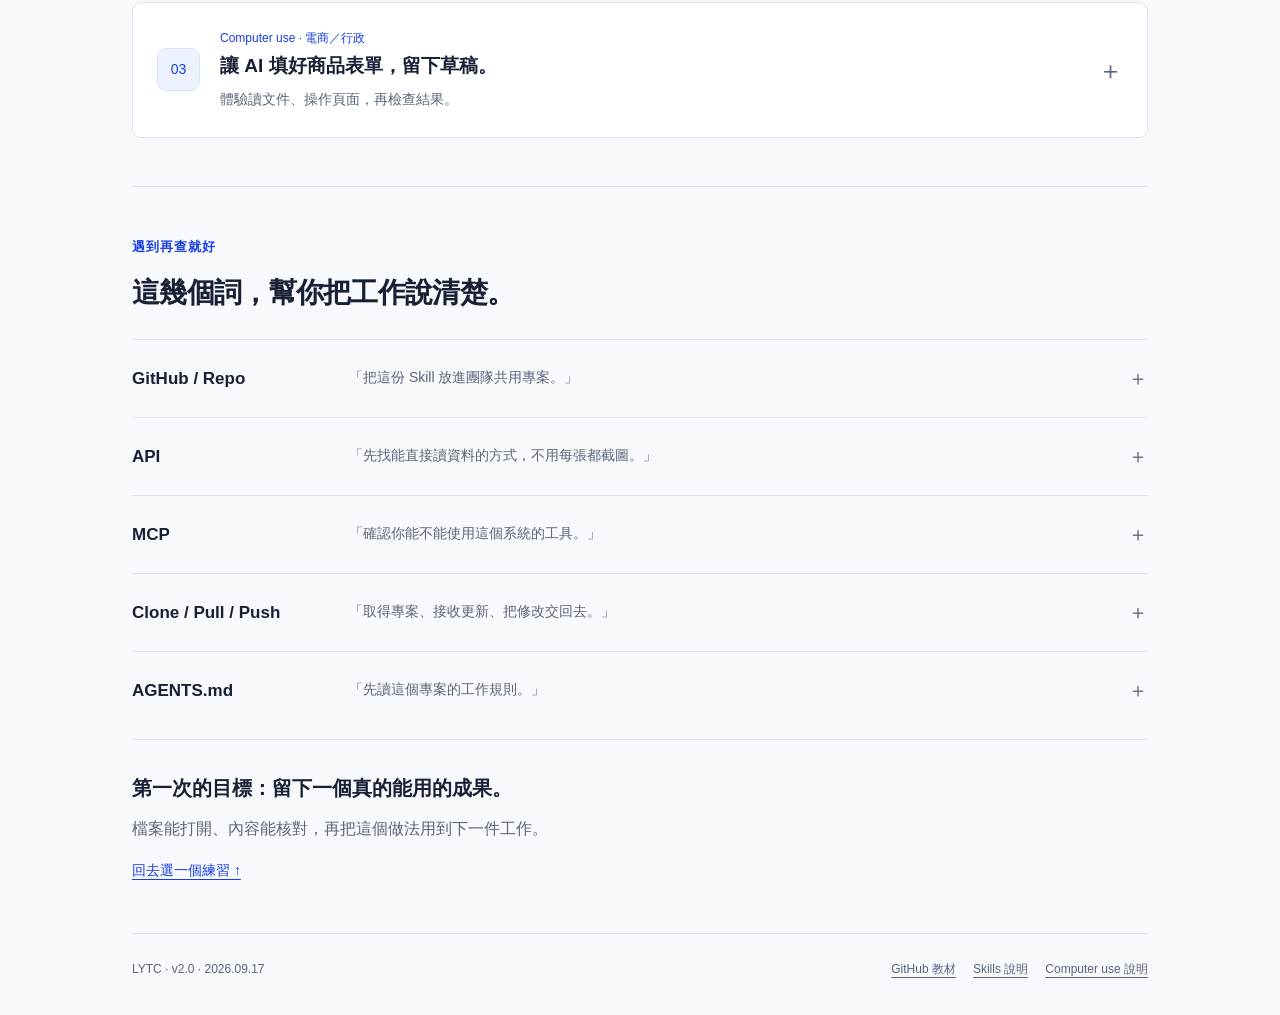
==== commit 66e8cd52: "Simplify onboarding around docs, skills and computer use with hands-on exercises" ====
--- a/docs/index.html
+++ b/docs/index.html
@@ -1,126 +1,65 @@
 <!doctype html>
 <html lang="zh-Hant">
 <head>
-  <meta charset="utf-8">
-  <meta name="viewport" content="width=device-width, initial-scale=1">
-  <meta name="theme-color" content="#183de4">
-  <meta name="description" content="給已會用 ChatGPT 的同事：認識 GitHub、API、MCP 與 Skill，透過美編、財務、行政案例，用 Codex 完成可交付的工作。">
-  <meta property="og:title" content="Codex 工作指南｜LYTC 團隊學習手冊">
-  <meta property="og:description" content="從會對話，到完成工作。用真實職務情境，理解工具、資料與交付。">
-  <meta property="og:type" content="website">
-  <meta property="og:locale" content="zh_TW">
-  <title>Codex 工作指南｜LYTC 團隊學習手冊</title>
-  <link rel="icon" href="favicon.svg" type="image/svg+xml">
-  <link rel="stylesheet" href="styles.css">
-  <script src="app.js" defer></script>
+<meta charset="utf-8"><meta name="viewport" content="width=device-width,initial-scale=1"><meta name="theme-color" content="#183de4">
+<title>開始用 Codex 工作｜LYTC 團隊指南</title>
+<meta name="description" content="先懂 Doc、Skill、Computer use，再完成一項工作。附可下載的練習資料、共用技能與商品表單。">
+<meta property="og:title" content="開始用 Codex 工作｜LYTC 團隊指南"><meta property="og:description" content="三個觀念、三個練習。讓 AI 讀文件、照方法做事、操作工具。"><meta property="og:type" content="website"><meta property="og:locale" content="zh_TW">
+<link rel="icon" href="favicon.svg" type="image/svg+xml"><link rel="stylesheet" href="styles.css"><script src="app.js" defer></script>
 </head>
 <body>
-  <a class="skip-link" href="#main">跳到主要內容</a>
-  <header class="mobile-header">
-    <a class="mobile-brand" href="#overview">LYTC <span>Codex 工作指南</span></a>
-    <button class="menu-toggle" aria-expanded="false" aria-controls="sidebar">章節目錄 <span aria-hidden="true">☰</span></button>
-  </header>
-  <aside class="sidebar" id="sidebar" aria-label="教材導覽">
-    <a class="brand" href="#overview" aria-label="LYTC 工作指南首頁"><span class="brand-mark">L<span>↗</span></span><span>LYTC<span class="brand-sub">TEAM PLAYBOOK</span></span></a>
-    <div class="sidebar-title">Codex 工作指南<span>團隊實踐手冊 / 01</span></div>
-    <p class="nav-label">學習路線</p>
-    <nav aria-label="章節">
-      <a href="#overview" class="active" aria-current="location"><span class="nav-num">01</span> 換一種工作方式</a>
-      <a href="#concepts"><span class="nav-num">02</span> 看懂常用名詞</a>
-      <a href="#connections"><span class="nav-num">03</span> 工具如何串在一起</a>
-      <a href="#practice"><span class="nav-num">04</span> 三個實務案例</a>
-      <a href="#start"><span class="nav-num">05</span> 開始你的第一項工作</a>
-      <a href="#delivery"><span class="nav-num">06</span> 驗收與交接</a>
-    </nav>
-    <div class="sidebar-bottom"><span class="edition">繁體中文 · v1.0</span><a href="https://github.com/LYTC-develop/codex-team-guide" target="_blank" rel="noopener noreferrer">GitHub 教材專案 <span aria-hidden="true">↗</span></a><span class="updated">更新於 2026.09.17</span></div>
-  </aside>
-  <main id="main">
-    <div class="topline"><span>永發服務 · 團隊學習</span><a href="#practice">直接看工作案例 <span aria-hidden="true">↘</span></a></div>
-    <section id="overview" class="hero chapter" aria-labelledby="overview-title">
-      <div class="eyebrow"><span class="chapter-number">01</span> 從 ChatGPT 到 Codex</div>
-      <h1 id="overview-title">你已經會與 AI 對話。<br>現在，讓它一起<span class="blue">完成工作。</span></h1>
-      <p class="hero-intro">把資料、工具與公司流程放進同一個專案。<br class="desktop-break">從商品銷售圖到對帳報表，學會交代任務，也學會驗收成果。</p>
-      <div class="hero-meta"><span>適合已使用 ChatGPT 的同事</span><span>不需先學寫程式</span></div>
-      <div class="lesson-strip"><div><span class="lesson-label">讀完你會知道</span><strong>資料放哪裡</strong></div><div><span class="lesson-label">工具如何協作</span><strong>AI 怎麼動手做</strong></div><div><span class="lesson-label">成果如何判斷</span><strong>什麼才算完成</strong></div></div>
-      <div class="principle"><span class="principle-mark" aria-hidden="true">↳</span><p>這次的重點，是建立<strong>能重複使用的工作流程</strong>。ChatGPT 也能使用工具與處理檔案；團隊選擇用 Codex，把專案資料、製作方法與成果管理起來。</p></div>
-    </section>
-
-    <section id="concepts" class="chapter" aria-labelledby="concepts-title">
-      <div class="section-heading"><div><div class="eyebrow"><span class="chapter-number">02</span> 先建立共同語言</div><h2 id="concepts-title">名詞不用背，先知道用途。</h2></div><p>先讀一句話解釋。<br>展開卡片，看工作中的例子。</p></div>
-      <div class="term-group"><h3><span class="group-index">A</span> 工作放在哪裡？</h3><div class="term-grid">
-        <details class="term"><summary><span class="term-name">Project <small>專案</small></span><span class="term-brief">同一項工作的資料與任務集合。</span></summary><div class="term-detail">本教材主要使用本機專案資料夾。美編銷售圖、每月對帳各有自己的資料與流程；開始前先確認開啟的是哪一個專案。</div></details>
-        <details class="term"><summary><span class="term-name">Git / GitHub</span><span class="term-brief">Git 記錄版本；GitHub 提供線上協作。</span></summary><div class="term-detail">Git 能記錄檔案改了什麼。GitHub 託管 Git 專案，讓公司分發工作包與更新。存在電腦上的檔案，不會因此自動上傳。</div></details>
-        <details class="term"><summary><span class="term-name">Repository <small>儲存庫 / Repo</small></span><span class="term-brief">一套由 Git 管理的檔案與版本紀錄。</span></summary><div class="term-detail">例如公司「商品一頁式工作包」就是一個 Repo，裡面有教學、規範、範本與技能。Repo 可以公開，也可以只讓有權限的人存取。</div></details>
-        <details class="term"><summary><span class="term-name">Clone / Pull</span><span class="term-brief">首次取得專案；之後整合遠端更新。</span></summary><div class="term-detail">第一次用 Clone 取得本機儲存庫，以後按專案規則 Pull 更新。下載 ZIP 只取得一份檔案，不能直接當成 Clone 後的專案來 Pull。</div></details>
-        <details class="term"><summary><span class="term-name">Commit / Push</span><span class="term-brief">在本機記錄變更；再送到遠端。</span></summary><div class="term-detail">存檔、Commit、Push 是三個步驟。Commit 是記錄一批變更，Push 才把提交送到 GitHub。被 .gitignore 忽略的工作資料，不會隨一般提交上傳。</div></details>
-        <details class="term"><summary><span class="term-name">README / Markdown</span><span class="term-brief">專案入口說明，以及容易閱讀的文字格式。</span></summary><div class="term-detail">第一次取得工作包，先讀 README.md。Markdown 用簡單標記寫標題、清單、表格與連結；.md 就是常見副檔名，不需要寫網頁程式才能修改內容。</div></details>
-      </div></div>
-      <div class="term-group"><h3><span class="group-index">B</span> AI 怎麼照公司方法做事？</h3><div class="term-grid">
-        <details class="term"><summary><span class="term-name">Agent <small>代理</small></span><span class="term-brief">能安排步驟、使用工具並檢查結果的 AI 系統。</span></summary><div class="term-detail">你交代要做商品圖，Agent 可以讀資料、查來源、編分鏡、呼叫圖片工具，再檢查產出。能做哪些事，取決於現有工具與權限。</div></details>
-        <details class="term"><summary><span class="term-name">Context <small>上下文</small></span><span class="term-brief">AI 這次工作取得的資料、對話與規則。</span></summary><div class="term-detail">商品規格、品牌偏好、上一版修改原因都是上下文。開新任務時，提供檔案位置與必要背景；別假設它已讀過其他任務裡的資料。</div></details>
-        <details class="term"><summary><span class="term-name">AGENTS.md</span><span class="term-brief">給 Codex 讀取的專案工作指引。</span></summary><div class="term-detail">例如規定素材放哪裡、先做哪些研究、最後交付什麼。它協助 AI 遵循團隊流程，但不是技術上的權限鎖。</div></details>
-        <details class="term"><summary><span class="term-name">Skill <small>技能</small></span><span class="term-brief">一套可重複使用的工作指引。</span></summary><div class="term-detail">Skill 可以附範本、參考資料與程式，例如銷售分鏡或圖片校對流程。它教 AI 怎麼做；要實際生圖，還需要可用的圖片工具。</div></details>
-        <details class="term"><summary><span class="term-name">Tool <small>工具</small></span><span class="term-brief">AI 真正執行操作的能力。</span></summary><div class="term-detail">讀檔、查網頁、生圖、操作試算表都是工具能力。當 AI 說無法存取或操作時，先檢查工具與授權，單純改提示詞未必能解決。</div></details>
-      </div></div>
-      <div class="term-group"><h3><span class="group-index">C</span> 怎麼連到公司的其他系統？</h3><div class="term-grid">
-        <details class="term"><summary><span class="term-name">API</span><span class="term-brief">系統給程式讀資料、執行操作的介面。</span></summary><div class="term-detail">例如訂單 API 讓程式查詢訂單，而不必人工下載報表。不同 API 提供的操作不同，可能有權限、額度或收費限制。</div></details>
-        <details class="term"><summary><span class="term-name">MCP</span><span class="term-brief">讓 AI 用共同規格連接工具與資料的協定。</span></summary><div class="term-detail">全名是 Model Context Protocol。MCP 服務可以提供查表、讀文件等工具；工具背後可能呼叫 API，也可能操作本機檔案。接上 MCP 不代表取得所有系統能力。</div></details>
-        <details class="term"><summary><span class="term-name">Plugin <small>外掛</small></span><span class="term-brief">可安裝的擴充套件。</span></summary><div class="term-detail">外掛可打包 Skills、工具連接等內容，讓團隊更容易安裝工作能力。安裝完成後，仍要確認需要的帳號授權與工具是否可用。</div></details>
-        <details class="term"><summary><span class="term-name">OAuth / API Key</span><span class="term-brief">讓系統辨識身分、授予存取能力的方式。</span></summary><div class="term-detail">OAuth 常見為登入帳號後同意授權；API Key 是服務辨識呼叫者的憑證之一。讀取、修改可能是不同權限。使用工具的登入或憑證設定流程，不把金鑰放進教材或任務內容。</div></details>
-      </div></div>
-      <p class="source-note">能力說明：<a href="https://learn.chatgpt.com/docs/build-skills" target="_blank" rel="noopener noreferrer">OpenAI Skills ↗</a><a href="https://learn.chatgpt.com/docs/extend/mcp" target="_blank" rel="noopener noreferrer">OpenAI MCP ↗</a></p>
-    </section>
-
-    <section id="connections" class="chapter" aria-labelledby="connections-title">
-      <div class="section-heading"><div><div class="eyebrow"><span class="chapter-number">03</span> 把名詞連成工作流程</div><h2 id="connections-title">從一個需求，到一份成果。</h2></div></div>
-      <div class="connection-panel"><div class="connection-header"><span class="mini-label">以訂單對帳為例</span><p>「幫我找出本月還沒對上的款項。」</p></div><ol class="connection-flow"><li><span class="flow-step">01</span><strong>Codex</strong><p>讀取規則<br>安排比對步驟</p></li><li><span class="flow-step">02</span><strong>MCP 工具</strong><p>提供查帳操作<br>傳遞資料要求</p></li><li><span class="flow-step">03</span><strong>系統 API</strong><p>查詢授權範圍內<br>的訂單與收款</p></li><li><span class="flow-step">04</span><strong>對帳報表</strong><p>列出差異與來源<br>交由你驗收</p></li></ol><div class="connection-footer"><strong>Skill</strong><span>沿途套用公司方法：怎麼配對、怎麼處理例外、怎麼檢查總額。</span></div></div>
-      <p class="body-note">這是一種串接方式，並非每項任務都需要 MCP 或 API。手邊已有 Excel／CSV 檔，就可以先從檔案開始；需要持續讀取系統資料時，再處理串接。</p>
-      <div class="callout"><strong>先確認能力，再交付工作。</strong><p>可以直接問 Codex：「請確認這個專案目前可用的工具、可讀取的資料，以及完成本任務還缺少什麼。」</p></div>
-    </section>
-
-    <section id="practice" class="chapter" aria-labelledby="practice-title">
-      <div class="section-heading"><div><div class="eyebrow"><span class="chapter-number">04</span> 從自己的職務開始</div><h2 id="practice-title">有產出的工作，才值得練習。</h2></div><p>選一個熟悉的情境，<br>把範例換成手上的工作。</p></div>
-      <div class="case-links" aria-label="工作案例捷徑"><a href="#design">01 美編與行銷 <span aria-hidden="true">↗</span></a><a href="#finance">02 財務對帳 <span aria-hidden="true">↗</span></a><a href="#admin">03 行政管理 <span aria-hidden="true">↗</span></a></div>
-
-      <article id="design" class="case-study"><div class="case-heading"><div><span class="case-kicker">01 / 美編與行銷</span><h3>做出一組能交接的<br>商品銷售圖。</h3></div><span class="case-badge">公司既有工作包</span></div><p class="case-intro">從商品資料出發，完成研究、銷售分鏡與圖組，讓網站同事拿到檔案就知道怎麼上架。</p>
-        <div class="case-steps"><div><h4>你準備</h4><p>商品照片、規格、賣點依據、售價、客群與品牌規範。</p></div><div><h4>Codex 執行</h4><p>市場研究、逐張分鏡、製圖、手機預覽與文字校對。</p></div><div><h4>你驗收</h4><p>產品與價格正確、手機看得清楚、檔案排序與尺寸符合上架需求。</p></div></div>
-        <div class="deliverable"><span>應拿到的成果</span><p>銷售圖組 <b>＋</b> 文案逐字稿 <b>＋</b> 資料來源 <b>＋</b> 校對與交付清單</p></div>
-        <div class="prompt-box"><div class="prompt-header"><span>可以這樣交代任務</span><button class="copy-button" data-copy="prompt-design">複製任務 <span aria-hidden="true">⧉</span></button></div><p id="prompt-design">請先讀取 AGENTS.md，使用 yf-mobile-sales-page，依 personal/ 本次商品的資料製作八張手機一頁式銷售圖。先查相關市場案例，整理每張圖的購買理由、文案與證據，再依分鏡完成圖組。缺少依據的數字或賣點列為待確認。交付放 outputs/ 本次活動資料夾，包含依序上傳的圖片、文案逐字稿、來源與手機檢查結果。我要能交給網站同事上架的檔案。</p></div>
-        <details class="case-notes"><summary>開始前，先確認工作包與素材</summary><div><p>這段任務適用公司 <a href="https://github.com/LYTC-develop/product-landingpage-starter" target="_blank" rel="noopener noreferrer">商品一頁式工作包 ↗</a>。該儲存庫需要存取權；先依 README Clone，再用 Codex 開啟專案根目錄。</p><p>確認圖片工具與額度可用。需要可編輯文字層時要明說，PNG／JPG 本身是平面圖。既有蕎麥麵範例是單張首圖，完整圖組仍需依本次商品製作；數字也應核對本批次標示。</p><p>這個工作包的 personal/ 與 outputs/ 不進 Git，要另外保存與交接；其他專案依各自規則處理。</p></div></details>
-        <div class="learn-tags"><span>這裡會用到</span><span>GitHub</span><span>Clone</span><span>AGENTS.md</span><span>Skill</span><span>Tool</span></div>
-      </article>
-
-      <article id="finance" class="case-study"><div class="case-heading"><div><span class="case-kicker">02 / 財務對帳</span><h3>讓每筆收款差異，<br>都有來源可查。</h3></div><span class="case-badge neutral">檔案練習情境</span></div><p class="case-intro">先用匯出的報表完成比對，讓財務把時間放在差異與例外處理。這個案例不預設已串接公司系統。</p>
-        <div class="case-steps"><div><h4>你準備</h4><p>同期間的訂單、收款、退款、手續費資料，以及配對與入帳日規則。</p></div><div><h4>Codex 執行</h4><p>統一欄位、依規則配對、計算差額、標記跨期與未配對款項。</p></div><div><h4>你驗收</h4><p>總額與筆數能核對；例外能回查來源；配對不唯一的項目有標記。</p></div></div>
-        <div class="deliverable"><span>應拿到的成果</span><p>對帳工作簿 <b>＋</b> 未配對清單 <b>＋</b> 差異原因 <b>＋</b> 來源檔案與列號</p></div>
-        <div class="prompt-box"><div class="prompt-header"><span>可以這樣交代任務</span><button class="copy-button" data-copy="prompt-finance">複製任務 <span aria-hidden="true">⧉</span></button></div><p id="prompt-finance">請先盤點我提供的本月訂單、收款與退款資料，說明可使用的配對欄位。依我提供的對帳規則處理，將退款、手續費與跨期入帳分開列示。輸出對帳工作簿，包含已配對、未配對、差額及來源檔名與列號，並核對輸入與輸出筆數、金額。缺少規則或配對不唯一時，列出待確認項目。本次交付對帳報表，不變更正式帳務。</p></div>
-        <details class="case-notes"><summary>什麼時候才需要 API 或 MCP？</summary><div><p>已有完整匯出檔，就可以先做對帳。若每月都需要手動下載同樣的資料，再評估直接從系統讀取。</p><p>串接前確認工具能讀到需要的欄位、帳號與期間。連線成功，只代表取得工具；仍要核對資料完整性與報表計算。</p></div></details>
-        <div class="learn-tags"><span>這裡會用到</span><span>Context</span><span>Tool</span><span>API / MCP（串接時）</span></div>
-      </article>
-
-      <article id="admin" class="case-study"><div class="case-heading"><div><span class="case-kicker">03 / 行政管理</span><h3>把散落的合約，<br>變成可追蹤的待辦。</h3></div><span class="case-badge neutral">檔案練習情境</span></div><p class="case-intro">建立合約台帳與未來 90 天的待辦，保留日期依據，讓接手的同事找得到原文。</p>
-        <div class="case-steps"><div><h4>你準備</h4><p>合約檔、內部負責人對照表，以及整理的基準日期。</p></div><div><h4>Codex 執行</h4><p>擷取合約期限、續約與通知條件，計算待辦日期，列出缺件。</p></div><div><h4>你驗收</h4><p>關鍵日期與原文一致；計算依據清楚；未明確的條款保留待確認。</p></div></div>
-        <div class="deliverable"><span>應拿到的成果</span><p>合約台帳 <b>＋</b> 90 天待辦 <b>＋</b> 缺件清單 <b>＋</b> 原文頁碼與依據</p></div>
-        <div class="prompt-box"><div class="prompt-header"><span>可以這樣交代任務</span><button class="copy-button" data-copy="prompt-admin">複製任務 <span aria-hidden="true">⧉</span></button></div><p id="prompt-admin">請整理我提供的供應商合約，建立合約台帳與未來 90 天待辦清單。擷取合約對象、生效日、到期日、自動續約、提前通知條件與內部負責人。計算出的日期請附計算依據；每筆資料附來源檔名與頁碼。條款不清楚、掃描辨識不確定或缺少負責人的項目列為待確認。交付可編輯表格，本次不寄信或通知外部對象。</p></div>
-        <details class="case-notes"><summary>從整理文件，到後續協作</summary><div><p>先把台帳做準，再決定要不要寫入共享試算表或行事曆。實際更新前，確認帳號、目標檔案、寫入權限與要新增的內容。</p><p>日期有疑義時回查原文；需要判斷條款意義的部分，交由負責人確認，不用猜測補滿表格。</p></div></details>
-        <div class="learn-tags"><span>這裡會用到</span><span>Project</span><span>Context</span><span>Tool</span><span>OAuth（串接時）</span></div>
-      </article>
-    </section>
-
-    <section id="start" class="chapter" aria-labelledby="start-title"><div class="section-heading"><div><div class="eyebrow"><span class="chapter-number">05</span> 把方法帶回日常工作</div><h2 id="start-title">開始前，說清楚這五件事。</h2></div></div>
-      <ol class="brief-list"><li><span>01</span><div><h3>目標</h3><p>這份成果要給誰使用、解決什麼問題？</p></div><div class="brief-example">交給網站同事上架的商品銷售圖。</div></li><li><span>02</span><div><h3>資料位置</h3><p>哪些檔案是這次工作應採用的來源？</p></div><div class="brief-example">本次活動資料夾裡的商品照片與規格。</div></li><li><span>03</span><div><h3>工作規則</h3><p>依照哪一套流程，有哪些必要限制？</p></div><div class="brief-example">依公司工作包製作，數字以本品資料為準。</div></li><li><span>04</span><div><h3>交付物</h3><p>最後需要哪些實際檔案？</p></div><div class="brief-example">八張圖片、文案逐字稿、來源與校對紀錄。</div></li><li><span>05</span><div><h3>完成標準</h3><p>你會如何檢查這項工作？</p></div><div class="brief-example">手機可讀、價格正確、尺寸符合、檔案可開啟。</div></li></ol>
-      <div class="callout"><strong>第一次使用，照這個順序。</strong><p>開啟公司指定的專案 → 讀 README、準備資料 → 請 Codex 確認工具 → 複製並修改職務案例 → 查看產出 → 指出差異，繼續修正。</p></div>
-      <details class="case-notes"><summary>結果不對，下一句怎麼說？</summary><div><p>指出具體差異和要回查的資料，例如：</p><blockquote>「你交付的表格少了三筆退款，請依原始收款檔重新核對筆數與總額，修正報表並說明差異。」</blockquote><p>如果是無法讀檔、沒有工具或授權過期，先處理環境。讓 Codex 說明已完成的部分與實際卡點。</p></div></details>
-    </section>
-
-    <section id="delivery" class="chapter" aria-labelledby="delivery-title"><div class="section-heading"><div><div class="eyebrow"><span class="chapter-number">06</span> 最後一哩路</div><h2 id="delivery-title">看到成果，才算完成。</h2></div></div>
-      <div class="review-grid"><div><span class="review-num">1.</span><h3>成果在哪裡？</h3><p>拿到可開啟的檔案或可存取的連結，知道儲存位置與版本。</p></div><div><span class="review-num">2.</span><h3>驗證過什麼？</h3><p>圖片實際看過、數字核對過、資料能回查；了解檢查範圍。</p></div><div><span class="review-num">3.</span><h3>還差哪些事？</h3><p>待確認資料、缺件、人工判斷與下一位負責人的工作都要寫清楚。</p></div></div>
-      <div class="status-line"><strong>已規劃 ≠ 已生成 ≠ 已儲存 ≠ 已上架</strong><p>問清楚現在完成到哪一步，也把下一步交接出去。</p></div>
-      <p class="body-note">共用教材放操作說明、空白範本與可公開的例子。客戶、合約、帳務與實際工作素材，依公司規定保存；不要把它們加入公開教材。</p>
-      <div class="closing"><p>下一步，選一件你熟悉的工作。</p><a href="#practice">帶著自己的資料，開始練習 <span aria-hidden="true">↗</span></a></div>
-    </section>
-    <footer><div><strong>LYTC</strong><span>永發服務 · 團隊學習手冊</span></div><p>內容更新：2026.09.17 · 工具與介面以實際環境為準</p><div class="footer-links"><a href="https://github.com/LYTC-develop/codex-team-guide">教材原始檔 ↗</a><a href="#overview">回到頁首 ↑</a></div></footer>
-  </main>
-  <div class="copy-status" role="status" aria-live="polite"></div>
-</body>
-</html>
+<a class="skip" href="#main">跳到主要內容</a>
+<header class="site-header"><a class="brand" href="#overview"><span class="logo">L↗</span> LYTC <span class="brand-note">團隊工作指南</span></a><nav aria-label="閱讀導覽"><a href="#overview">先懂差別</a><a href="#practice">動手試試</a><a href="#terms">遇到再查</a></nav></header>
+<main id="main">
+<section class="intro" id="overview">
+<p class="eyebrow">從 ChatGPT Web 到 Codex</p>
+<h1>讓 AI 讀懂資料，<br>照你的方法，<span>把工作做完。</span></h1>
+<p class="lead">你已經會與 AI 對話。接下來，試著把文件、工作方法與操作一起交給它。</p>
+<div class="shift"><p><small>原本常見的做法</small>貼上資料 → 拿到回答 → 自己搬回工作</p><span aria-hidden="true">→</span><p><small>這次要練習的做法</small>開啟專案 → 讀檔與操作 → 留下可用成果</p></div>
+<div class="pillars">
+<article><span class="pillar-no">01</span><h2>Doc <span>把背景留下來</span></h2><p>把商品資料、規範與決策放進<strong>專案文件</strong>，讓 AI 有依據地工作，下次也能接續。</p><p class="example">例如：讀訂單與收款，找出差異。</p></article>
+<article><span class="pillar-no">02</span><h2>Skill <span>把方法重複用</span></h2><p>把做得好的流程整理成<strong>可重用的工作指引</strong>，自己下次用，也能交給同事用。</p><p class="example">例如：每個商品都用同一套美編交接流程。</p></article>
+<article><span class="pillar-no">03</span><h2>Computer use <span>讓 AI 動手操作</span></h2><p>透過可用的操作工具，讓 AI <strong>查看畫面、點選與填寫</strong>，完成跨網頁或軟體的工作。</p><p class="example">例如：依商品文件，填好上架草稿。</p></article>
+</div>
+<p class="fine">這裡的 Doc 泛指專案文件。這三項是本次導入的重點，並非 Codex 獨有；實際能力依版本、工具與授權而定。</p>
+<a class="button primary" href="#practice">選一項工作，直接試試 <span aria-hidden="true">↓</span></a>
+</section>
+<section id="practice" class="section">
+<div class="section-title"><div><p class="eyebrow">先做成一件事</p><h2>選一個你熟悉的工作。</h2></div><span class="section-side">每個練習，都有看得見的成果。</span></div>
+<div class="starter"><div><strong>第一次用？資料幫你準備好了。</strong><p>下載、解壓縮，在 Codex 開啟 <code>practice-kit</code> 資料夾，再貼上下面的任務。資料全部為虛構範例。</p></div><a class="button" href="downloads/codex-practice-kit.zip" download>下載練習包 <span aria-hidden="true">↓</span></a></div>
+<details class="exercise" id="finance"><summary><span class="exercise-icon">01</span><span><span class="tag">Doc · 財務／行政</span><strong>把訂單與收款，變成差異清單。</strong><span class="summary-note">從檔案開始，找到少收與未收的款項。</span></span><span class="expand" aria-hidden="true">＋</span></summary><div class="exercise-body">
+<div class="task-overview"><p><small>準備什麼</small>練習包的 <code>docs/orders.md</code></p><p><small>拿到什麼</small>可回查訂單編號的對帳報告</p></div>
+<div class="prompt"><div><strong>在 Codex 貼上這段</strong><button data-copy="prompt-doc">複製任務</button></div><p id="prompt-doc">請讀取 docs/orders.md，依檔案內的對帳規則比對訂單與收款。把已配對、少收、未收和無法對應訂單的款項整理成表格，附訂單編號與計算方式。把結果存成 outputs/reconciliation.md，並核對應收、已匹配收款、未匹配收款三項總額。</p></div>
+<p class="success"><strong>做到這樣就成功：</strong>打開實際檔案，能看到是哪張訂單有差異、差多少，而不只是一段總結。</p>
+<details class="answer"><summary>做完再看：核對你的結果</summary><p>O-102 少收 50 元；O-104 未收 600 元；O-999 是無對應訂單的收款 200 元。應收合計 4,700 元，已匹配收款 4,050 元，未匹配收款 200 元。O-105 的兩筆收款合計 900 元，不能漏掉；O-106 全額退款後應收為 0。</p></details>
+<p class="use-at-work">帶回工作：換成當月報表與公司的對帳規則。資料能直接讀取時，通常不用先截圖。</p><a class="term-link" href="#term-api">這時認識 API：讓 AI 直接讀取系統資料 ↗</a>
+</div></details>
+<details class="exercise" id="design"><summary><span class="exercise-icon">02</span><span><span class="tag">Skill · 美編／行銷</span><strong>把零散商品資料，變成美編需求單。</strong><span class="summary-note">做完一個商品，再用同一份 Skill 做第二個。</span></span><span class="expand" aria-hidden="true">＋</span></summary><div class="exercise-body">
+<div class="task-overview"><p><small>準備什麼</small>商品 A、商品 B 與練習包內的 Skill</p><p><small>拿到什麼</small>兩份結構一致、能交給美編的需求單</p></div>
+<div class="prompt"><div><strong>先做第一個商品</strong><button data-copy="prompt-skill">複製任務</button></div><p id="prompt-skill">請使用 lytc-product-brief 技能，讀取 docs/product-a.md，產出可交給美編的需求單，存成 outputs/product-a-brief.md。若沒有發現技能，請先讀取 .agents/skills/lytc-product-brief/SKILL.md 並按其流程執行。</p></div>
+<p class="next-task"><strong>接著只要說：</strong>「換成 docs/product-b.md，沿用同一個 Skill，另存 outputs/product-b-brief.md。」</p>
+<p class="success"><strong>做到這樣就成功：</strong>兩份都有賣點依據、前三張圖的規劃與待補資料；第二份沒有混入第一份商品的價格或規格。</p>
+<details class="answer"><summary>做完再看：檢查有沒有把想法當事實</summary><p>商品 A 的「三分鐘上桌」「高蛋白」沒有依據；商品 B 的「除臭 99%」「一包用一個月」也沒有依據。它們應留在待確認區。這個練習交付需求單，不會產生圖片。</p></details>
+<p class="use-at-work">帶回工作：請 AI 把驗收過的做法整理成 Skill，放到團隊共同維護的 GitHub Repo。要接著製圖，可用公司的 <a href="https://github.com/LYTC-develop/product-landingpage-starter">商品一頁式工作包</a>（需存取權）。</p><a class="term-link" href="#term-github">這時認識 GitHub／Repo：同事共用同一份方法 ↗</a>
+</div></details>
+<details class="exercise" id="admin"><summary><span class="exercise-icon">03</span><span><span class="tag">Computer use · 電商／行政</span><strong>讓 AI 填好商品表單，留下草稿。</strong><span class="summary-note">體驗讀文件、操作頁面，再檢查結果。</span></span><span class="expand" aria-hidden="true">＋</span></summary><div class="exercise-body">
+<div class="task-overview"><p><small>準備什麼</small>商品 A 與可用的 Computer use／瀏覽器工具</p><p><small>拿到什麼</small>填好的商品預覽與可下載草稿</p></div>
+<p class="setup-note">先依 Codex 介面啟用操作工具與必要權限；沒有這項能力時，可先做前兩個練習。<a href="https://learn.chatgpt.com/docs/computer-use">查看官方設定說明 ↗</a></p>
+<a class="button small" href="practice.html" target="_blank" rel="noopener">開啟商品表單練習場 ↗</a>
+<div class="prompt"><div><strong>請 AI 實際操作</strong><button data-copy="prompt-computer">複製任務</button></div><p id="prompt-computer">請讀取 docs/product-a.md，操作 https://lytc-develop.github.io/codex-team-guide/practice.html 的練習商品表單。填入商品名稱、SKU、售價、配送方式與已確認賣點，建立草稿預覽並逐項核對。最後下載草稿，告訴我是否已觸發下載、還有哪些資料待確認。這是虛構資料練習，不操作正式商店。若沒有可用的操作工具，請直接告訴我缺少什麼，不要把操作說明當成已完成。</p></div>
+<p class="success"><strong>做到這樣就成功：</strong>畫面上有正確商品、299 元、常溫宅配與已確認賣點；你拿到下載檔案。只出現「你可以這樣填」還不算完成。</p>
+<p class="use-at-work">帶回工作：可延伸到後台填表、整理資料與操作軟體。工具若能直接讀表格或呼叫 API，通常先用這些方式；需要看畫面與操作介面時，再用 Computer use。</p><a class="term-link" href="#term-mcp">這時認識 MCP：AI 如何取得外部工具 ↗</a>
+</div></details>
+</section>
+<section id="terms" class="section glossary">
+<div class="section-title"><div><p class="eyebrow">遇到再查就好</p><h2>這幾個詞，幫你把工作說清楚。</h2></div></div>
+<details id="term-github"><summary><strong>GitHub / Repo</strong><span>「把這份 Skill 放進團隊共用專案。」</span><b aria-hidden="true">＋</b></summary><div><p><strong>GitHub</strong> 是保存版本、共同維護檔案的平台；<strong>Repo</strong>（Repository，儲存庫）是其中一個專案，包含檔案與版本紀錄。</p><p>你可以說：「先讀這個 Repo 的說明，再修改美編 Skill，讓同事也能取得更新。」知道 Repo 是哪一個，AI 才不會改錯工作範圍。</p></div></details>
+<details id="term-api"><summary><strong>API</strong><span>「先找能直接讀資料的方式，不用每張都截圖。」</span><b aria-hidden="true">＋</b></summary><div><p>API 是系統提供給程式讀取資料或執行操作的介面。能用它查訂單時，AI 可以直接取得欄位與數值，不必逐張辨識畫面。</p><p>你可以說：「先確認有沒有 API、匯出檔或現成工具；有的話直接讀取資料。」知道有 API 不代表已接通，仍須確認工具與權限。</p></div></details>
+<details id="term-mcp"><summary><strong>MCP</strong><span>「確認你能不能使用這個系統的工具。」</span><b aria-hidden="true">＋</b></summary><div><p>MCP 是讓 AI 以共同規格連接工具與資料的協定。工具背後可能呼叫 API，也可能操作本機檔案；不需要每件事都裝 MCP。</p><p>你可以說：「請確認目前有沒有能讀取這份試算表的工具；沒有的話，告訴我缺少的連接或授權。」</p></div></details>
+<details id="term-update"><summary><strong>Clone / Pull / Push</strong><span>「取得專案、接收更新、把修改交回去。」</span><b aria-hidden="true">＋</b></summary><div><p>Clone 首次取得儲存庫；Pull 把遠端更新整合到本機；Push 把已提交的變更送到遠端。存檔不等於已分享給同事。</p><p>這次下載 ZIP 就能練習；之後要同步維護 Skill，再讓 AI 帶你走 Clone／Pull／提交與 Push 流程。</p></div></details>
+<details id="term-agents"><summary><strong>AGENTS.md</strong><span>「先讀這個專案的工作規則。」</span><b aria-hidden="true">＋</b></summary><div><p>給 Codex 的專案指引，例如資料在哪裡、哪些 Skill 適用、成果放哪裡。Doc 保存背景，Skill 保存方法，AGENTS.md 可以告訴 AI 在這個專案如何配合。</p></div></details>
+<div class="finish"><strong>第一次的目標：留下一個真的能用的成果。</strong><p>檔案能打開、內容能核對，再把這個做法用到下一件工作。</p><a href="#practice">回去選一個練習 ↑</a></div>
+</section>
+<footer><span>LYTC · v2.0 · 2026.09.17</span><div><a href="https://github.com/LYTC-develop/codex-team-guide">GitHub 教材</a><a href="https://learn.chatgpt.com/docs/build-skills">Skills 說明</a><a href="https://learn.chatgpt.com/docs/computer-use">Computer use 說明</a></div></footer>
+</main><div class="toast" role="status" aria-live="polite"></div>
+</body></html>
--- a/docs/styles.css
+++ b/docs/styles.css
@@ -1,14 +1,8 @@
 @charset "UTF-8";
-:root{--blue:#183de4;--blue-dark:#102ca9;--ink:#172035;--muted:#58657a;--line:#dfe5ee;--canvas:#f7f9fc;--pale:#edf2ff;--nav:254px;--font:-apple-system,BlinkMacSystemFont,"Segoe UI","PingFang TC","Microsoft JhengHei",sans-serif}
-*{box-sizing:border-box}html{scroll-behavior:smooth;scroll-padding-top:30px}body{margin:0;background:var(--canvas);color:var(--ink);font-family:var(--font);font-size:16px;line-height:1.8;-webkit-font-smoothing:antialiased}a{color:var(--blue);text-decoration-thickness:1px;text-underline-offset:4px}button{font:inherit}button,a,summary{-webkit-tap-highlight-color:transparent}a:focus-visible,button:focus-visible,summary:focus-visible{outline:3px solid var(--blue);outline-offset:5px}::selection{background:#d3dfff;color:#102ca9}h1,h2,h3,h4,p{margin:0}h1,h2,h3,h4{line-height:1.4}p{overflow-wrap:anywhere}.skip-link{position:fixed;z-index:100;left:20px;top:-100px;background:white;padding:12px 20px;border:2px solid var(--blue)}.skip-link:focus{top:12px}
-.sidebar{position:fixed;inset:0 auto 0 0;width:var(--nav);padding:35px 24px 24px;background:#fff;border-right:1px solid var(--line);display:flex;flex-direction:column;z-index:30;overflow-y:auto}.brand{display:flex;align-items:center;gap:12px;font-size:23px;line-height:1.1;font-weight:800;color:var(--ink);text-decoration:none;letter-spacing:1px}.brand-mark{display:flex;align-items:center;justify-content:center;gap:1px;background:var(--blue);color:#fff;width:43px;height:43px;font-size:23px;letter-spacing:-2px;border-radius:10px}.brand-mark span{font-size:23px;font-weight:400}.brand-sub{display:block;font-size:12px;line-height:1.8;letter-spacing:1.6px;margin-top:3px;color:var(--muted)}.sidebar-title{margin:44px 10px 32px;font-weight:700;font-size:19px}.sidebar-title>span{display:block;font-size:13px;font-weight:400;color:var(--muted);margin-top:5px}.nav-label{font-size:12px;color:var(--muted);letter-spacing:2px;margin:0 12px 12px}nav{display:grid;gap:6px}nav a{display:flex;align-items:center;gap:12px;padding:12px;border-radius:7px;font-size:14px;text-decoration:none;color:var(--muted);font-weight:500}nav a:hover{background:var(--canvas);color:var(--ink)}nav a.active{background:var(--pale);color:var(--blue);font-weight:650}.nav-num{font-variant-numeric:tabular-nums;font-size:12px;opacity:.8}.sidebar-bottom{margin-top:auto;padding:34px 12px 0;display:grid;gap:9px}.edition{font-size:12px;color:var(--muted)}.sidebar-bottom>a{font-size:14px;color:var(--ink);text-decoration:none;display:flex;justify-content:space-between}.updated{font-size:12px;color:var(--muted)}.mobile-header{display:none}main{margin-left:var(--nav);padding:0 64px;max-width:1510px}.topline{display:flex;justify-content:space-between;gap:15px;padding:27px 0;border-bottom:1px solid var(--line);font-size:13px;color:var(--muted)}.topline a{text-decoration:none;font-size:14px;color:var(--ink)}.chapter{padding:64px 0;border-bottom:1px solid var(--line);scroll-margin-top:24px}.hero{padding-top:54px;padding-bottom:44px}.eyebrow{display:flex;gap:10px;align-items:center;color:var(--blue);font-size:14px;font-weight:600;letter-spacing:.04em;margin-bottom:19px}.chapter-number{font-size:12px;display:inline-flex;align-items:center;justify-content:center;width:27px;height:27px;border:1px solid #b8c7f4;border-radius:50%;font-variant-numeric:tabular-nums}h1{font-size:clamp(2rem,3.3vw,3.2rem);font-weight:760;letter-spacing:-.045em;line-height:1.45}.blue{color:var(--blue)}.hero-intro{font-size:17px;line-height:1.9;color:var(--muted);margin-top:22px;max-width:750px}.hero-meta{display:flex;flex-wrap:wrap;gap:8px 22px;margin-top:24px;color:var(--muted);font-size:13px}.hero-meta span{display:flex;align-items:center;gap:7px}.hero-meta span:before{content:'✓';color:var(--blue);font-weight:700}.lesson-strip{margin-top:34px;display:grid;grid-template-columns:repeat(3,1fr);border:1px solid var(--line);border-radius:10px;overflow:hidden;background:white}.lesson-strip>div{padding:21px 26px}.lesson-strip>div+div{border-left:1px solid var(--line)}.lesson-label{display:block;font-size:13px;color:var(--muted);margin-bottom:3px}.lesson-strip strong{font-size:18px;font-weight:650}.principle{display:flex;align-items:flex-start;gap:15px;margin-top:25px;color:var(--muted);font-size:14px;line-height:1.85}.principle-mark{font-size:26px;color:var(--blue);line-height:1.3}.principle strong{color:var(--ink);font-weight:600}.section-heading{display:flex;justify-content:space-between;align-items:flex-end;gap:20px;margin-bottom:32px}.section-heading h2{font-size:clamp(1.65rem,2.3vw,2.1rem);letter-spacing:-.035em}.section-heading>.eyebrow{margin-bottom:14px}.section-heading>p{font-size:14px;color:var(--muted);padding-bottom:4px;flex-shrink:0}.term-group+.term-group{margin-top:32px}.term-group>h3{display:flex;align-items:center;gap:10px;font-size:17px;font-weight:650;margin-bottom:16px}.group-index{font-size:12px;background:var(--ink);color:white;display:inline-flex;width:24px;height:24px;align-items:center;justify-content:center;border-radius:5px}.term-grid{display:grid;grid-template-columns:repeat(2,minmax(0,1fr));gap:12px;align-items:start}.term{border:1px solid var(--line);border-radius:9px;background:white;overflow:hidden;transition:border-color .15s}.term:hover{border-color:#a8b8e0}summary{cursor:pointer;list-style:none}summary::-webkit-details-marker{display:none}.term summary{padding:19px 43px 19px 21px;position:relative;min-height:110px}.term summary:after,.case-notes summary:after{content:'+';font-size:22px;font-weight:400;position:absolute;right:19px;top:16px;color:var(--muted)}details[open]>summary:after{content:'−';color:var(--blue)}.term-name{display:block;font-size:18px;font-weight:650;line-height:1.6;overflow-wrap:anywhere}.term-name small{font-size:13px;font-weight:450;color:var(--muted);margin-left:6px}.term-brief{display:block;font-size:14px;color:var(--muted);margin-top:5px;line-height:1.8}.term-detail{padding:0 21px 21px;font-size:15px;line-height:1.85;color:var(--muted)}.term[open]{border-color:#a4b7fb;box-shadow:0 3px 12px #183de408}.source-note{margin-top:24px;font-size:12px;color:var(--muted);display:flex;flex-wrap:wrap;gap:12px}.source-note a{color:var(--muted)}.connection-panel{border-radius:12px;background:#111e39;color:#fff;overflow:hidden}.connection-header{padding:28px 30px;border-bottom:1px solid #ffffff1c}.mini-label{font-size:12px;letter-spacing:1px;color:#afbee1}.connection-header p{font-size:21px;margin-top:8px;font-weight:550}.connection-flow{list-style:none;display:grid;grid-template-columns:repeat(4,1fr);margin:0;padding:32px 30px;gap:22px}.connection-flow li{position:relative;padding-right:10px}.connection-flow li:not(:last-child):after{content:'→';position:absolute;right:0;top:39px;color:#8099d2;font-size:20px}.flow-step{display:block;color:#9cafe0;font-size:12px;margin-bottom:12px}.connection-flow strong{font-size:18px;font-weight:650;display:block;margin-bottom:8px}.connection-flow p{font-size:14px;line-height:1.8;color:#bac9e4}.connection-footer{display:flex;gap:16px;align-items:center;padding:18px 30px;background:#ffffff07;border-top:1px solid #ffffff1c;font-size:14px;color:#bac9e4}.connection-footer strong{font-size:14px;border:1px solid #7286b4;padding:2px 12px;border-radius:4px;color:white}.body-note{font-size:15px;color:var(--muted);margin-top:22px;line-height:1.9}.callout{padding:21px 25px;background:var(--pale);border-left:3px solid var(--blue);border-radius:0 8px 8px 0;margin-top:26px}.callout strong{font-size:16px}.callout p{margin-top:6px;font-size:15px;color:#465779;line-height:1.9}.case-links{display:flex;gap:12px;margin-bottom:28px}.case-links a{padding:13px 18px;border:1px solid var(--line);background:#fff;border-radius:7px;flex:1;display:flex;justify-content:space-between;gap:8px;text-decoration:none;color:var(--ink);font-size:14px;font-weight:600}.case-links a:hover{border-color:var(--blue);color:var(--blue)}.case-study{padding:32px;border:1px solid var(--line);border-radius:12px;background:white;scroll-margin-top:28px}.case-study+.case-study{margin-top:24px}.case-heading{display:flex;justify-content:space-between;align-items:flex-start;gap:15px}.case-kicker{display:block;font-size:12px;letter-spacing:1px;color:var(--blue);font-weight:650;margin-bottom:13px}.case-heading h3{font-size:28px;line-height:1.5;letter-spacing:-.025em}.case-badge{border:1px solid #d1dcfc;background:var(--pale);color:var(--blue);font-size:12px;padding:5px 11px;border-radius:5px;white-space:nowrap}.case-badge.neutral{background:var(--canvas);border-color:var(--line);color:var(--muted)}.case-intro{color:var(--muted);margin-top:16px;font-size:16px}.case-steps{display:grid;grid-template-columns:repeat(3,minmax(0,1fr));gap:24px;margin:26px 0}.case-steps>div{border-top:2px solid var(--line);padding-top:14px}.case-steps h4{font-size:15px;margin-bottom:9px}.case-steps p{font-size:14px;color:var(--muted);line-height:1.85}.deliverable{display:flex;flex-direction:column;gap:6px;background:#f5f7fb;border:1px solid #edf0f5;padding:17px 19px;border-radius:6px;font-size:14px}.deliverable>span{font-size:12px;color:var(--muted)}.deliverable p{line-height:1.9}.deliverable b{font-weight:400;color:#8592a9;padding:0 4px}.prompt-box{margin-top:23px;border:1px solid #cdd8fb;border-radius:8px;overflow:hidden}.prompt-header{display:flex;justify-content:space-between;align-items:center;gap:12px;background:#f2f5ff;padding:11px 18px;border-bottom:1px solid #dce4fc;font-size:13px;color:#415381}.copy-button{display:none;background:white;border:1px solid #c4d0f3;border-radius:5px;padding:5px 11px;font-size:13px;color:var(--blue);cursor:pointer;min-height:36px;white-space:nowrap}.js .copy-button{display:inline-flex;align-items:center;gap:10px}.copy-button:hover{background:var(--blue);color:white;border-color:var(--blue)}.prompt-box>p{padding:20px;font-size:15px;line-height:2;color:#34435e}.case-notes{margin-top:20px;border-bottom:1px solid var(--line)}.case-notes summary{position:relative;padding:12px 36px 15px 0;font-size:14px;font-weight:600}.case-notes summary:after{top:5px;right:2px}.case-notes>div{padding:2px 0 20px;font-size:14px;line-height:1.9;color:var(--muted)}.case-notes p+p{margin-top:12px}.case-notes blockquote{margin:15px 0;padding:14px 20px;background:white;border-left:3px solid var(--blue)}.learn-tags{display:flex;align-items:center;gap:7px;flex-wrap:wrap;margin-top:21px}.learn-tags>span{font-size:12px;padding:3px 9px;border:1px solid var(--line);border-radius:4px;color:var(--muted)}.learn-tags>span:first-child{padding-left:0;border:none;margin-right:4px}.brief-list{padding:0;list-style:none;margin:0;border-top:1px solid var(--line)}.brief-list li{display:grid;grid-template-columns:32px 1fr 1fr;align-items:center;gap:20px;border-bottom:1px solid var(--line);padding:23px 0}.brief-list li>span{font-size:13px;font-variant-numeric:tabular-nums;color:var(--blue)}.brief-list h3{font-size:17px;margin-bottom:5px}.brief-list p{font-size:14px;color:var(--muted)}.brief-example{font-size:14px;color:#4c5d79;background:#eef2f8;padding:14px 18px;border-radius:6px}.review-grid{display:grid;grid-template-columns:repeat(3,minmax(0,1fr));gap:20px}.review-grid>div{padding:23px;background:white;border:1px solid var(--line);border-radius:9px}.review-num{font-size:30px;font-weight:500;color:var(--blue);line-height:1;display:block;margin-bottom:23px}.review-grid h3{font-size:18px;margin-bottom:10px}.review-grid p{font-size:14px;color:var(--muted)}.status-line{margin-top:26px;padding:24px 0;border-top:1px solid var(--line);border-bottom:1px solid var(--line)}.status-line strong{font-size:18px;font-weight:600}.status-line p{color:var(--muted);font-size:14px;margin-top:7px}.closing{margin-top:38px;padding:29px 32px;background:var(--blue);border-radius:9px;color:#fff}.closing p{font-size:14px;color:#d3dcff;margin-bottom:6px}.closing a{display:flex;justify-content:space-between;gap:20px;font-size:21px;color:white;font-weight:600;text-decoration:none}.closing a:hover{text-decoration:underline}footer{padding:32px 0 42px;font-size:12px;color:var(--muted)}footer>div:first-child{display:flex;align-items:center;gap:14px}footer strong{color:var(--ink);font-size:19px;letter-spacing:1px}footer p{margin-top:9px}.footer-links{display:flex;gap:20px;margin-top:17px}.footer-links a{color:var(--muted)}.copy-status{position:fixed;left:calc(50% + var(--nav)/2);bottom:28px;transform:translate(-50%,15px);background:var(--ink);color:white;border-radius:8px;padding:11px 20px;font-size:14px;box-shadow:0 8px 30px #17203524;z-index:50;opacity:0;pointer-events:none;transition:opacity .2s,transform .2s;max-width:calc(100vw - 40px);text-align:center}.copy-status.visible{opacity:1;transform:translate(-50%,0)}
-@media(min-width:1600px){main{margin-left:calc(var(--nav) + (100vw - 1510px)/2);max-width:1256px}}
-@media(max-width:1180px){:root{--nav:224px}.sidebar{padding:28px 16px}.sidebar-title{margin-top:36px}main{padding:0 36px}.section-heading>p{display:none}.case-study{padding:26px}.case-heading h3{font-size:25px}.case-steps{gap:17px}.term summary{padding-left:18px}.term-name{font-size:17px}.term-name small{display:block;margin-left:0}.term-detail{padding-left:18px}.review-grid{gap:12px}.review-grid>div{padding:20px}.lesson-strip>div{padding:18px}.case-links a{padding:12px}}
-@media(max-width:860px){:root{--nav:0px}html{scroll-padding-top:88px}.mobile-header{display:flex;align-items:center;justify-content:space-between;gap:12px;position:sticky;top:0;padding:14px 23px;background:#ffffffed;backdrop-filter:blur(14px);border-bottom:1px solid var(--line);z-index:40;min-height:67px}.mobile-brand{font-size:20px;font-weight:800;color:var(--ink);text-decoration:none;letter-spacing:1px}.mobile-brand span{font-size:13px;font-weight:500;letter-spacing:0;margin-left:10px}.menu-toggle{display:none;padding:7px 11px;background:white;border:1px solid var(--line);border-radius:5px;font-size:13px;color:var(--ink);min-height:38px;cursor:pointer}.js .menu-toggle{display:block}.sidebar{position:static;display:block;width:auto;padding:16px 23px;border-right:0;border-bottom:1px solid var(--line)}.sidebar .brand,.sidebar-title,.nav-label,.sidebar-bottom{display:none}.sidebar nav{grid-template-columns:repeat(2,1fr);gap:3px}.sidebar nav a{padding:9px 10px}.js .sidebar{display:none;position:fixed;top:67px;bottom:auto;left:0;right:0;max-height:calc(100dvh - 67px);box-shadow:0 15px 20px #17203510}.js .sidebar.open{display:block}main{margin-left:0;padding:0 30px;max-width:none}.topline{padding:19px 0}.chapter{padding:46px 0;scroll-margin-top:0}.hero{padding-top:35px}h1{font-size:clamp(1.8rem,5.6vw,2.9rem)}.hero-intro{font-size:16px}.case-study{scroll-margin-top:87px}.copy-status{left:50%}.term-name small{display:inline;margin-left:5px}}
-@media(max-width:560px){main{padding:0 20px}.mobile-header{padding:12px 19px}.mobile-brand span{margin-left:6px;font-size:12px}.mobile-brand{font-size:19px}.topline{font-size:12px}.topline a{font-size:12px}.hero{padding-top:30px}.eyebrow{font-size:12px;gap:8px;margin-bottom:16px}.chapter-number{width:24px;height:24px}.hero-intro{margin-top:18px}.desktop-break{display:none}.hero-meta{font-size:12px;gap:6px 16px;margin-top:20px}.lesson-strip{margin-top:26px}.lesson-strip>div{padding:14px 10px}.lesson-label{font-size:12px;line-height:1.8}.lesson-strip strong{font-size:14px;line-height:1.6;display:block}.principle{font-size:13px;gap:9px;margin-top:20px}.section-heading{margin-bottom:25px}.section-heading h2{font-size:24px;line-height:1.5}.term-grid{grid-template-columns:1fr;gap:10px}.term summary{min-height:0;padding:17px 42px 17px 18px}.term-name{font-size:17px}.term-brief{font-size:14px}.term-detail{font-size:14px}.term-group>h3{font-size:16px}.connection-header{padding:22px}.connection-header p{font-size:18px}.connection-flow{grid-template-columns:repeat(2,1fr);gap:24px 20px;padding:23px}.connection-flow li:nth-child(2):after{display:none}.connection-flow strong{font-size:17px}.connection-flow p{font-size:13px}.flow-step{margin-bottom:7px}.connection-footer{align-items:flex-start;gap:12px;padding:18px 22px;font-size:13px}.body-note{font-size:14px}.callout{padding:18px 19px}.callout strong{font-size:15px}.callout p{font-size:14px}.case-links{gap:8px}.case-links a{display:block;font-size:12px;padding:11px 10px;text-align:center}.case-links a>span{display:none}.case-study{padding:22px 18px;border-radius:9px}.case-heading{flex-direction:column;gap:13px}.case-heading h3{font-size:26px}.case-heading h3 br{display:none}.case-kicker{margin-bottom:9px}.case-badge{font-size:12px;padding:3px 9px}.case-intro{font-size:15px}.case-steps{grid-template-columns:1fr;gap:17px;margin:23px 0}.case-steps>div{display:grid;grid-template-columns:78px 1fr;gap:7px;border-top:1px solid var(--line);padding-top:14px}.case-steps h4{font-size:14px;margin:0}.case-steps p{font-size:14px}.deliverable{padding:14px 15px;font-size:13px}.prompt-header{padding:10px 12px;font-size:12px;gap:8px}.copy-button{font-size:12px;padding:5px 8px;gap:5px}.prompt-box>p{padding:16px;font-size:14px;line-height:1.95}.case-notes summary{font-size:13px}.case-notes>div{font-size:14px}.learn-tags{gap:5px}.learn-tags>span{font-size:12px;padding:3px 6px}.brief-list li{grid-template-columns:25px 1fr;gap:8px 10px;padding:20px 0}.brief-example{grid-column:2;padding:10px 13px;font-size:13px;margin-top:4px}.brief-list h3{font-size:16px}.brief-list p{font-size:14px}.review-grid{grid-template-columns:1fr;gap:12px}.review-grid>div{display:grid;grid-template-columns:35px 1fr;gap:7px 10px;padding:20px}.review-num{grid-row:1/3;font-size:26px;margin:0;line-height:1.4}.review-grid h3{margin:0;font-size:17px}.review-grid p{grid-column:2;font-size:14px}.status-line strong{font-size:15px}.status-line p{font-size:13px}.closing{padding:23px;margin-top:28px}.closing a{font-size:18px;align-items:center}.closing p{font-size:13px}footer{padding-top:25px}.sidebar nav a{font-size:13px;gap:8px}.sidebar{padding:12px}.copy-status{width:max-content;max-width:calc(100vw - 30px);font-size:13px}}
-@media(prefers-reduced-motion:reduce){html{scroll-behavior:auto}*,*:before,*:after{transition:none!important}}
-@media print{body{background:white;color:#000;font-size:11pt}.sidebar,.mobile-header,.topline,.copy-button,.copy-status,.skip-link,.case-links,.closing{display:none!important}main{margin:0!important;padding:0;max-width:none}.chapter{padding:20px 0;break-before:auto}.hero{padding-top:0}h1{font-size:26pt}.section-heading h2{font-size:21pt}.term-grid,.case-steps,.review-grid{display:block}.term,.case-study,.review-grid>div{break-inside:avoid;margin-bottom:12px;box-shadow:none}.term-detail{display:block}.connection-panel{background:#f3f4f7;color:#000}.connection-header,.connection-footer{border-color:#999}.connection-panel p,.connection-footer,.flow-step,.mini-label{color:#333}.connection-footer strong{color:#000}.case-study{padding:18px}.prompt-box>p{font-size:11pt}.term summary:after,.case-notes summary:after{display:none}.term-name{font-size:13pt}.term-brief,.term-detail{font-size:11pt}.brief-list li{grid-template-columns:25px 1fr 1fr}.case-heading h3{font-size:20pt}a{color:#000}footer{padding-bottom:0}}
-
-/* Keep the teaching text comfortable to read on every viewport. */
-.term-brief,.term-detail,.case-intro,.case-steps p,.prompt-box>p,.body-note,.case-notes>div,.review-grid p,.callout p{font-size:16px}
-@media print{.term-brief,.term-detail,.case-intro,.case-steps p,.prompt-box>p,.body-note,.case-notes>div,.review-grid p,.callout p{font-size:11pt}}
+:root{--blue:#183de4;--ink:#172035;--muted:#596579;--line:#dfe5ee;--paper:#f7f9fc;--pale:#edf2ff;--font:-apple-system,BlinkMacSystemFont,"Segoe UI","PingFang TC","Microsoft JhengHei",sans-serif}*{box-sizing:border-box}html{scroll-behavior:smooth;scroll-padding-top:100px}body{margin:0;font:16px/1.85 var(--font);color:var(--ink);background:var(--paper);-webkit-font-smoothing:antialiased}a{color:var(--blue);text-underline-offset:4px}button,input,select,textarea{font:inherit}h1,h2,h3,p{margin:0}h1,h2,h3{line-height:1.5}p{overflow-wrap:anywhere}button,summary{cursor:pointer}a:focus-visible,button:focus-visible,summary:focus-visible,input:focus-visible,select:focus-visible,textarea:focus-visible{outline:3px solid var(--blue);outline-offset:4px}::selection{background:#dce4ff}code{font-size:.88em;background:#eaf0f8;border-radius:4px;padding:2px 5px;overflow-wrap:anywhere}.skip{position:fixed;top:-100px;left:15px;z-index:100;background:white;padding:10px}.skip:focus{top:10px}.site-header{max-width:1160px;margin:auto;padding:23px 36px;display:flex;align-items:center;justify-content:space-between;gap:20px;border-bottom:1px solid var(--line)}.brand{display:flex;align-items:center;gap:9px;text-decoration:none;color:var(--ink);font-size:20px;font-weight:750;letter-spacing:1px}.logo{display:inline-flex;background:var(--blue);color:white;width:34px;height:34px;align-items:center;justify-content:center;border-radius:8px;font-size:18px;letter-spacing:-2px}.brand-note{font-size:13px;font-weight:400;letter-spacing:0;color:var(--muted);margin-left:7px}nav{display:flex;gap:25px}nav a{text-decoration:none;color:var(--muted);font-size:14px}nav a:hover{color:var(--blue)}main{max-width:1088px;margin:auto;padding:0 36px}.intro{padding:57px 0 48px}.eyebrow{font-size:13px;color:var(--blue);font-weight:600;letter-spacing:1px;margin-bottom:13px}h1{font-size:clamp(2rem,4vw,3.2rem);line-height:1.45;font-weight:750;letter-spacing:-.045em}h1>span{color:var(--blue)}.lead{font-size:17px;color:var(--muted);margin-top:20px;max-width:740px}.shift{display:flex;align-items:center;gap:24px;margin:30px 0;padding:20px 24px;background:white;border:1px solid var(--line);border-radius:8px}.shift>p{flex:1;font-size:15px}.shift>span{color:#8194bf}.shift small{display:block;color:var(--muted);font-size:12px;margin-bottom:4px}.shift>p:last-child{color:var(--blue);font-weight:550}.pillars{display:grid;grid-template-columns:repeat(3,minmax(0,1fr));gap:16px}.pillars article{padding:25px 24px;background:#fff;border:1px solid var(--line);border-top:3px solid var(--blue);border-radius:8px}.pillar-no{color:var(--blue);font-size:12px;font-variant-numeric:tabular-nums}.pillars h2{font-size:22px;margin:12px 0 14px;line-height:1.5}.pillars h2>span{display:block;font-size:16px;font-weight:600;margin-top:3px}.pillars p{font-size:16px;color:var(--muted);line-height:1.85}.pillars strong{font-weight:550;color:var(--ink)}.pillars .example{margin-top:20px;border-top:1px solid var(--line);padding-top:14px;font-size:14px;color:#425777}.fine{font-size:12px;color:var(--muted);margin-top:18px;line-height:1.8}.button{display:inline-flex;align-items:center;justify-content:center;gap:20px;padding:11px 20px;border:1px solid #bbc9ef;border-radius:6px;text-decoration:none;color:var(--blue);background:white;font-size:14px;font-weight:600;cursor:pointer;min-height:44px;white-space:nowrap}.button:hover{background:var(--pale)}.button.primary{background:var(--blue);border-color:var(--blue);color:white;margin-top:24px}.button.primary:hover{background:#112cad}.button.small{padding:8px 16px}.section{padding:48px 0;border-top:1px solid var(--line)}.section-title{display:flex;justify-content:space-between;align-items:flex-end;gap:20px;margin-bottom:25px}.section-title h2{font-size:28px;letter-spacing:-.025em}.section-side{font-size:13px;color:var(--muted)}.starter{padding:24px;background:var(--pale);border-radius:8px;display:flex;gap:26px;align-items:center;margin-bottom:24px}.starter>div{flex:1}.starter strong{font-size:17px}.starter p{font-size:14px;color:#485c83;margin-top:6px}.exercise{border:1px solid var(--line);background:white;border-radius:9px;margin-top:14px;overflow:hidden;scroll-margin-top:20px}summary{list-style:none}summary::-webkit-details-marker{display:none}.exercise>summary{display:flex;align-items:center;gap:20px;padding:24px}.exercise-icon{display:flex;width:43px;height:43px;align-items:center;justify-content:center;background:var(--pale);border:1px solid #dce4fc;border-radius:9px;color:var(--blue);font-size:14px;flex-shrink:0}.exercise>summary>span:nth-child(2){flex:1;min-width:0}.tag{font-size:12px;color:var(--blue);display:block;margin-bottom:3px}.exercise summary strong{display:block;font-size:19px;line-height:1.5;font-weight:600}.summary-note{display:block;font-size:14px;color:var(--muted);margin-top:6px}.expand{font-size:25px;color:var(--muted);font-weight:300}details[open]>.expand{transform:rotate(45deg)}.exercise[open]>summary .expand{transform:rotate(45deg)}.exercise[open]>summary{border-bottom:1px solid var(--line)}.exercise-body{padding:25px 28px}.task-overview{display:grid;grid-template-columns:1fr 1fr;gap:20px;margin-bottom:22px}.task-overview p{font-size:16px}.task-overview small{display:block;font-size:12px;color:var(--muted);margin-bottom:4px}.prompt{border:1px solid #cbd7f8;border-radius:7px;overflow:hidden;margin:20px 0}.prompt>div{display:flex;align-items:center;justify-content:space-between;gap:10px;background:#f2f5ff;padding:11px 17px;font-size:13px}.prompt>div strong{font-weight:500;color:#485c83}.prompt button{display:none;border:1px solid #bfcdf3;border-radius:5px;padding:5px 12px;background:white;color:var(--blue);font-size:13px;min-height:36px}.js .prompt button{display:block}.prompt button:hover{background:var(--blue);color:white}.prompt>p{padding:18px;font-size:16px;line-height:1.95;color:#34445e}.success{padding:15px 18px;background:#f1f6f4;border-left:3px solid #618f7b;font-size:16px;border-radius:0 5px 5px 0}.success strong{color:#365d4c}.next-task,.setup-note{margin:17px 0;font-size:16px}.setup-note{color:var(--muted)}.answer{margin-top:17px}.answer>summary{font-size:14px;color:var(--blue);text-decoration:underline;text-underline-offset:4px}.answer>p{font-size:15px;background:var(--paper);padding:17px;margin-top:12px;border-radius:6px}.use-at-work{font-size:16px;color:var(--muted);margin-top:21px}.term-link{display:inline-block;margin-top:12px;font-size:14px}.glossary>details{border-top:1px solid var(--line);scroll-margin-top:24px}.glossary>details>summary{display:flex;align-items:center;gap:22px;padding:20px 0}.glossary summary strong{min-width:195px;font-size:17px;font-weight:600}.glossary summary span{font-size:14px;color:var(--muted);flex:1}.glossary summary b{font-weight:400;font-size:20px;color:var(--muted)}.glossary details[open]>summary b{transform:rotate(45deg)}.glossary details>div{padding:0 0 22px;max-width:760px;font-size:16px;color:var(--muted)}.glossary details p+p{margin-top:10px}.finish{border-top:1px solid var(--line);padding:30px 0 0;margin-top:10px}.finish>strong{font-size:20px}.finish p{color:var(--muted);margin:7px 0 12px}.finish a{font-size:14px}footer{display:flex;justify-content:space-between;gap:20px;border-top:1px solid var(--line);padding:24px 0 35px;font-size:12px;color:var(--muted)}footer>div{display:flex;gap:17px;flex-wrap:wrap}footer a{color:var(--muted)}.toast{position:fixed;left:50%;bottom:25px;transform:translateX(-50%);background:var(--ink);color:white;border-radius:7px;max-width:calc(100vw - 30px);padding:10px 20px;font-size:14px;opacity:0;pointer-events:none;z-index:50;text-align:center}.toast.visible{opacity:1}
+/* The practice page uses the same reading scale and colors. */
+.lab{max-width:1040px}.lab-intro{padding:40px 0 25px}.lab-intro h1{font-size:32px}.lab-intro p{font-size:16px;color:var(--muted);margin-top:12px}.lab-grid{display:grid;grid-template-columns:1fr 1fr;gap:25px;padding-bottom:40px}.lab-panel{background:white;padding:26px;border:1px solid var(--line);border-radius:9px}.lab-panel h2{font-size:21px;margin-bottom:18px}.lab-panel label{display:block;font-size:14px;font-weight:600;margin-top:16px}.lab-panel input,.lab-panel select,.lab-panel textarea{display:block;width:100%;padding:10px 12px;border:1px solid #bcc7d8;border-radius:5px;background:white;color:var(--ink);font-size:16px;line-height:1.5;margin-top:6px}.lab-panel textarea{resize:vertical;min-height:110px}.lab-panel .button.primary{margin-top:23px}.preview-empty{color:var(--muted);font-size:16px;padding:15px 0}.preview-row{border-bottom:1px solid var(--line);padding:13px 0}.preview-row small{display:block;font-size:12px;color:var(--muted)}.preview-row p{font-size:16px;white-space:pre-wrap}.lab-notice{font-size:13px;color:var(--muted);margin-top:18px}.lab-status{font-size:14px;color:#365d4c;margin:14px 0;min-height:26px}[hidden]{display:none!important}
+@media(max-width:900px){.brand-note{display:none}.section-side{display:none}.pillars{gap:12px}.pillars article{padding:20px 18px}.pillars h2{font-size:20px}.shift{gap:15px;padding:17px}.shift>p{font-size:14px}.starter{gap:20px}.glossary summary strong{min-width:170px}}
+@media(max-width:680px){html{scroll-padding-top:24px}.site-header{padding:18px 20px;gap:10px}.brand{font-size:18px;gap:7px}.logo{width:30px;height:30px;font-size:17px}nav{gap:13px}nav a{font-size:12px}main{padding:0 20px}.intro{padding:33px 0}.eyebrow{font-size:12px}h1{font-size:32px}.lead{font-size:16px;margin-top:17px}.shift{flex-direction:column;align-items:flex-start;gap:12px;margin:23px 0;padding:17px 19px}.shift>span{display:none}.shift>p+span+p{padding-top:10px;border-top:1px solid var(--line);width:100%}.pillars{grid-template-columns:1fr;gap:12px}.pillars article{padding:20px 21px;display:grid;grid-template-columns:26px 1fr;gap:0 10px}.pillar-no{padding-top:5px}.pillars h2{margin:0 0 11px;font-size:21px}.pillars h2>span{display:inline;font-size:15px;margin-left:11px}.pillars p{grid-column:2;font-size:16px}.pillars .example{grid-column:2;font-size:14px;margin-top:12px;padding-top:11px}.fine{font-size:12px}.section{padding:34px 0}.section-title h2{font-size:25px}.section-title{margin-bottom:20px}.starter{padding:20px;display:block}.starter strong{font-size:16px}.starter .button{margin-top:17px}.exercise>summary{padding:19px 17px;gap:13px}.exercise-icon{width:32px;height:32px;font-size:12px;border-radius:6px}.exercise summary strong{font-size:17px}.summary-note{font-size:13px}.exercise-body{padding:20px 18px}.task-overview{grid-template-columns:1fr;gap:12px}.task-overview p{font-size:15px}.prompt>div{padding:10px 12px;font-size:12px}.prompt>p{padding:16px;font-size:16px}.prompt button{font-size:12px;padding:5px 10px}.success{font-size:15px;padding:14px}.next-task,.use-at-work,.setup-note{font-size:15px}.term-link{font-size:13px}.glossary>details>summary{display:grid;grid-template-columns:1fr 20px;gap:4px 10px;padding:18px 0}.glossary summary strong{min-width:0;font-size:17px}.glossary summary span{grid-column:1;font-size:13px}.glossary summary b{grid-column:2;grid-row:1/3}.glossary details>div{font-size:16px}.finish>strong{font-size:18px}.finish p{font-size:15px}footer{display:block}footer>div{margin-top:12px;gap:14px}.lab-grid{grid-template-columns:1fr}.lab-intro h1{font-size:27px}.lab-panel{padding:22px}}
+@media(prefers-reduced-motion:reduce){html{scroll-behavior:auto}}
+@media print{body{background:white}.site-header nav,.button,.prompt button,.toast{display:none!important}main{max-width:none;padding:0}.intro,.section{padding:20px 0}h1{font-size:27pt}.pillars{display:block}.pillars article{margin-bottom:10px;break-inside:avoid}.exercise{break-inside:avoid}.exercise-body{display:block!important}footer{font-size:10pt}.lab-grid{display:block}}
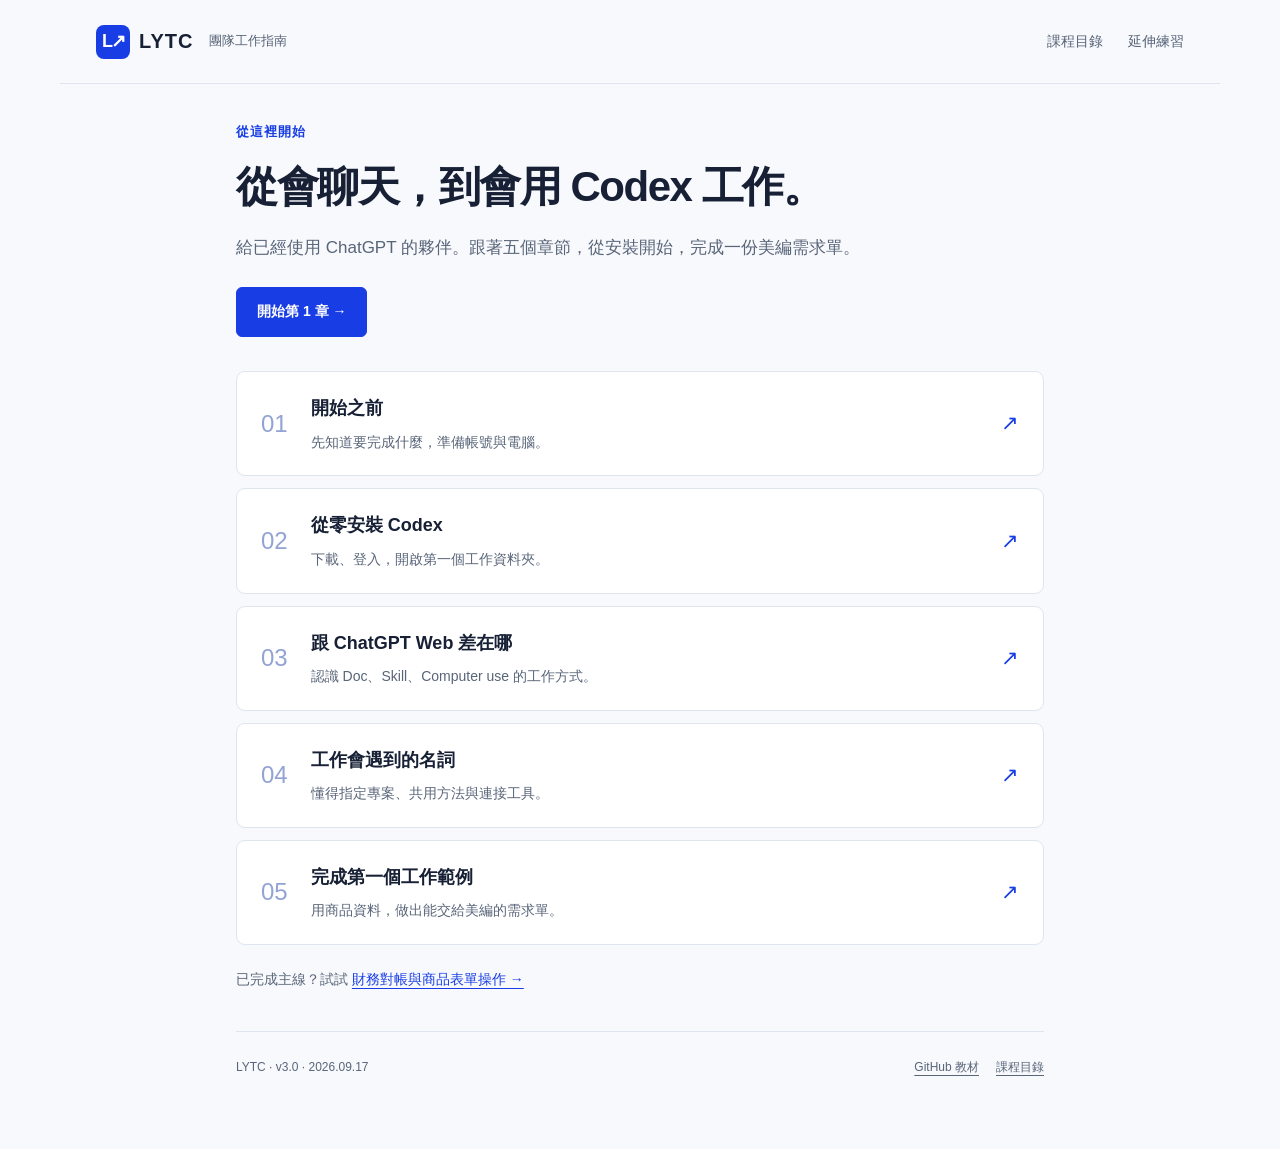
==== commit b540ccfa: "Organize onboarding into five chapters with installation and guided example" ====
--- a/docs/index.html
+++ b/docs/index.html
@@ -1,65 +1,6 @@
 <!doctype html>
-<html lang="zh-Hant">
-<head>
-<meta charset="utf-8"><meta name="viewport" content="width=device-width,initial-scale=1"><meta name="theme-color" content="#183de4">
-<title>開始用 Codex 工作｜LYTC 團隊指南</title>
-<meta name="description" content="先懂 Doc、Skill、Computer use，再完成一項工作。附可下載的練習資料、共用技能與商品表單。">
-<meta property="og:title" content="開始用 Codex 工作｜LYTC 團隊指南"><meta property="og:description" content="三個觀念、三個練習。讓 AI 讀文件、照方法做事、操作工具。"><meta property="og:type" content="website"><meta property="og:locale" content="zh_TW">
-<link rel="icon" href="favicon.svg" type="image/svg+xml"><link rel="stylesheet" href="styles.css"><script src="app.js" defer></script>
-</head>
-<body>
-<a class="skip" href="#main">跳到主要內容</a>
-<header class="site-header"><a class="brand" href="#overview"><span class="logo">L↗</span> LYTC <span class="brand-note">團隊工作指南</span></a><nav aria-label="閱讀導覽"><a href="#overview">先懂差別</a><a href="#practice">動手試試</a><a href="#terms">遇到再查</a></nav></header>
-<main id="main">
-<section class="intro" id="overview">
-<p class="eyebrow">從 ChatGPT Web 到 Codex</p>
-<h1>讓 AI 讀懂資料，<br>照你的方法，<span>把工作做完。</span></h1>
-<p class="lead">你已經會與 AI 對話。接下來，試著把文件、工作方法與操作一起交給它。</p>
-<div class="shift"><p><small>原本常見的做法</small>貼上資料 → 拿到回答 → 自己搬回工作</p><span aria-hidden="true">→</span><p><small>這次要練習的做法</small>開啟專案 → 讀檔與操作 → 留下可用成果</p></div>
-<div class="pillars">
-<article><span class="pillar-no">01</span><h2>Doc <span>把背景留下來</span></h2><p>把商品資料、規範與決策放進<strong>專案文件</strong>，讓 AI 有依據地工作，下次也能接續。</p><p class="example">例如：讀訂單與收款，找出差異。</p></article>
-<article><span class="pillar-no">02</span><h2>Skill <span>把方法重複用</span></h2><p>把做得好的流程整理成<strong>可重用的工作指引</strong>，自己下次用，也能交給同事用。</p><p class="example">例如：每個商品都用同一套美編交接流程。</p></article>
-<article><span class="pillar-no">03</span><h2>Computer use <span>讓 AI 動手操作</span></h2><p>透過可用的操作工具，讓 AI <strong>查看畫面、點選與填寫</strong>，完成跨網頁或軟體的工作。</p><p class="example">例如：依商品文件，填好上架草稿。</p></article>
-</div>
-<p class="fine">這裡的 Doc 泛指專案文件。這三項是本次導入的重點，並非 Codex 獨有；實際能力依版本、工具與授權而定。</p>
-<a class="button primary" href="#practice">選一項工作，直接試試 <span aria-hidden="true">↓</span></a>
-</section>
-<section id="practice" class="section">
-<div class="section-title"><div><p class="eyebrow">先做成一件事</p><h2>選一個你熟悉的工作。</h2></div><span class="section-side">每個練習，都有看得見的成果。</span></div>
-<div class="starter"><div><strong>第一次用？資料幫你準備好了。</strong><p>下載、解壓縮，在 Codex 開啟 <code>practice-kit</code> 資料夾，再貼上下面的任務。資料全部為虛構範例。</p></div><a class="button" href="downloads/codex-practice-kit.zip" download>下載練習包 <span aria-hidden="true">↓</span></a></div>
-<details class="exercise" id="finance"><summary><span class="exercise-icon">01</span><span><span class="tag">Doc · 財務／行政</span><strong>把訂單與收款，變成差異清單。</strong><span class="summary-note">從檔案開始，找到少收與未收的款項。</span></span><span class="expand" aria-hidden="true">＋</span></summary><div class="exercise-body">
-<div class="task-overview"><p><small>準備什麼</small>練習包的 <code>docs/orders.md</code></p><p><small>拿到什麼</small>可回查訂單編號的對帳報告</p></div>
-<div class="prompt"><div><strong>在 Codex 貼上這段</strong><button data-copy="prompt-doc">複製任務</button></div><p id="prompt-doc">請讀取 docs/orders.md，依檔案內的對帳規則比對訂單與收款。把已配對、少收、未收和無法對應訂單的款項整理成表格，附訂單編號與計算方式。把結果存成 outputs/reconciliation.md，並核對應收、已匹配收款、未匹配收款三項總額。</p></div>
-<p class="success"><strong>做到這樣就成功：</strong>打開實際檔案，能看到是哪張訂單有差異、差多少，而不只是一段總結。</p>
-<details class="answer"><summary>做完再看：核對你的結果</summary><p>O-102 少收 50 元；O-104 未收 600 元；O-999 是無對應訂單的收款 200 元。應收合計 4,700 元，已匹配收款 4,050 元，未匹配收款 200 元。O-105 的兩筆收款合計 900 元，不能漏掉；O-106 全額退款後應收為 0。</p></details>
-<p class="use-at-work">帶回工作：換成當月報表與公司的對帳規則。資料能直接讀取時，通常不用先截圖。</p><a class="term-link" href="#term-api">這時認識 API：讓 AI 直接讀取系統資料 ↗</a>
-</div></details>
-<details class="exercise" id="design"><summary><span class="exercise-icon">02</span><span><span class="tag">Skill · 美編／行銷</span><strong>把零散商品資料，變成美編需求單。</strong><span class="summary-note">做完一個商品，再用同一份 Skill 做第二個。</span></span><span class="expand" aria-hidden="true">＋</span></summary><div class="exercise-body">
-<div class="task-overview"><p><small>準備什麼</small>商品 A、商品 B 與練習包內的 Skill</p><p><small>拿到什麼</small>兩份結構一致、能交給美編的需求單</p></div>
-<div class="prompt"><div><strong>先做第一個商品</strong><button data-copy="prompt-skill">複製任務</button></div><p id="prompt-skill">請使用 lytc-product-brief 技能，讀取 docs/product-a.md，產出可交給美編的需求單，存成 outputs/product-a-brief.md。若沒有發現技能，請先讀取 .agents/skills/lytc-product-brief/SKILL.md 並按其流程執行。</p></div>
-<p class="next-task"><strong>接著只要說：</strong>「換成 docs/product-b.md，沿用同一個 Skill，另存 outputs/product-b-brief.md。」</p>
-<p class="success"><strong>做到這樣就成功：</strong>兩份都有賣點依據、前三張圖的規劃與待補資料；第二份沒有混入第一份商品的價格或規格。</p>
-<details class="answer"><summary>做完再看：檢查有沒有把想法當事實</summary><p>商品 A 的「三分鐘上桌」「高蛋白」沒有依據；商品 B 的「除臭 99%」「一包用一個月」也沒有依據。它們應留在待確認區。這個練習交付需求單，不會產生圖片。</p></details>
-<p class="use-at-work">帶回工作：請 AI 把驗收過的做法整理成 Skill，放到團隊共同維護的 GitHub Repo。要接著製圖，可用公司的 <a href="https://github.com/LYTC-develop/product-landingpage-starter">商品一頁式工作包</a>（需存取權）。</p><a class="term-link" href="#term-github">這時認識 GitHub／Repo：同事共用同一份方法 ↗</a>
-</div></details>
-<details class="exercise" id="admin"><summary><span class="exercise-icon">03</span><span><span class="tag">Computer use · 電商／行政</span><strong>讓 AI 填好商品表單，留下草稿。</strong><span class="summary-note">體驗讀文件、操作頁面，再檢查結果。</span></span><span class="expand" aria-hidden="true">＋</span></summary><div class="exercise-body">
-<div class="task-overview"><p><small>準備什麼</small>商品 A 與可用的 Computer use／瀏覽器工具</p><p><small>拿到什麼</small>填好的商品預覽與可下載草稿</p></div>
-<p class="setup-note">先依 Codex 介面啟用操作工具與必要權限；沒有這項能力時，可先做前兩個練習。<a href="https://learn.chatgpt.com/docs/computer-use">查看官方設定說明 ↗</a></p>
-<a class="button small" href="practice.html" target="_blank" rel="noopener">開啟商品表單練習場 ↗</a>
-<div class="prompt"><div><strong>請 AI 實際操作</strong><button data-copy="prompt-computer">複製任務</button></div><p id="prompt-computer">請讀取 docs/product-a.md，操作 https://lytc-develop.github.io/codex-team-guide/practice.html 的練習商品表單。填入商品名稱、SKU、售價、配送方式與已確認賣點，建立草稿預覽並逐項核對。最後下載草稿，告訴我是否已觸發下載、還有哪些資料待確認。這是虛構資料練習，不操作正式商店。若沒有可用的操作工具，請直接告訴我缺少什麼，不要把操作說明當成已完成。</p></div>
-<p class="success"><strong>做到這樣就成功：</strong>畫面上有正確商品、299 元、常溫宅配與已確認賣點；你拿到下載檔案。只出現「你可以這樣填」還不算完成。</p>
-<p class="use-at-work">帶回工作：可延伸到後台填表、整理資料與操作軟體。工具若能直接讀表格或呼叫 API，通常先用這些方式；需要看畫面與操作介面時，再用 Computer use。</p><a class="term-link" href="#term-mcp">這時認識 MCP：AI 如何取得外部工具 ↗</a>
-</div></details>
-</section>
-<section id="terms" class="section glossary">
-<div class="section-title"><div><p class="eyebrow">遇到再查就好</p><h2>這幾個詞，幫你把工作說清楚。</h2></div></div>
-<details id="term-github"><summary><strong>GitHub / Repo</strong><span>「把這份 Skill 放進團隊共用專案。」</span><b aria-hidden="true">＋</b></summary><div><p><strong>GitHub</strong> 是保存版本、共同維護檔案的平台；<strong>Repo</strong>（Repository，儲存庫）是其中一個專案，包含檔案與版本紀錄。</p><p>你可以說：「先讀這個 Repo 的說明，再修改美編 Skill，讓同事也能取得更新。」知道 Repo 是哪一個，AI 才不會改錯工作範圍。</p></div></details>
-<details id="term-api"><summary><strong>API</strong><span>「先找能直接讀資料的方式，不用每張都截圖。」</span><b aria-hidden="true">＋</b></summary><div><p>API 是系統提供給程式讀取資料或執行操作的介面。能用它查訂單時，AI 可以直接取得欄位與數值，不必逐張辨識畫面。</p><p>你可以說：「先確認有沒有 API、匯出檔或現成工具；有的話直接讀取資料。」知道有 API 不代表已接通，仍須確認工具與權限。</p></div></details>
-<details id="term-mcp"><summary><strong>MCP</strong><span>「確認你能不能使用這個系統的工具。」</span><b aria-hidden="true">＋</b></summary><div><p>MCP 是讓 AI 以共同規格連接工具與資料的協定。工具背後可能呼叫 API，也可能操作本機檔案；不需要每件事都裝 MCP。</p><p>你可以說：「請確認目前有沒有能讀取這份試算表的工具；沒有的話，告訴我缺少的連接或授權。」</p></div></details>
-<details id="term-update"><summary><strong>Clone / Pull / Push</strong><span>「取得專案、接收更新、把修改交回去。」</span><b aria-hidden="true">＋</b></summary><div><p>Clone 首次取得儲存庫；Pull 把遠端更新整合到本機；Push 把已提交的變更送到遠端。存檔不等於已分享給同事。</p><p>這次下載 ZIP 就能練習；之後要同步維護 Skill，再讓 AI 帶你走 Clone／Pull／提交與 Push 流程。</p></div></details>
-<details id="term-agents"><summary><strong>AGENTS.md</strong><span>「先讀這個專案的工作規則。」</span><b aria-hidden="true">＋</b></summary><div><p>給 Codex 的專案指引，例如資料在哪裡、哪些 Skill 適用、成果放哪裡。Doc 保存背景，Skill 保存方法，AGENTS.md 可以告訴 AI 在這個專案如何配合。</p></div></details>
-<div class="finish"><strong>第一次的目標：留下一個真的能用的成果。</strong><p>檔案能打開、內容能核對，再把這個做法用到下一件工作。</p><a href="#practice">回去選一個練習 ↑</a></div>
-</section>
-<footer><span>LYTC · v2.0 · 2026.09.17</span><div><a href="https://github.com/LYTC-develop/codex-team-guide">GitHub 教材</a><a href="https://learn.chatgpt.com/docs/build-skills">Skills 說明</a><a href="https://learn.chatgpt.com/docs/computer-use">Computer use 說明</a></div></footer>
-</main><div class="toast" role="status" aria-live="polite"></div>
-</body></html>
+<html lang="zh-Hant"><head><meta charset="utf-8"><meta name="viewport" content="width=device-width,initial-scale=1"><meta name="theme-color" content="#183de4"><title>從會聊天，到會用 Codex 工作。｜LYTC Codex 團隊指南</title><meta name="description" content="從安裝 Codex 到第一份美編需求單，五個章節帶你開始用 AI 工作。附練習資料與共用 Skill。"><link rel="icon" href="favicon.svg" type="image/svg+xml"><link rel="stylesheet" href="styles.css"><script src="app.js" defer></script></head>
+<body class="home"><a class="skip" href="#main">跳到主要內容</a><header class="site-header"><a class="brand" href="index.html"><span class="logo">L↗</span> LYTC <span class="brand-note">團隊工作指南</span></a><nav aria-label="網站導覽"><a href="index.html">課程目錄</a><a href="extras.html">延伸練習</a></nav></header>
+<div class="course"><aside class="course-sidebar"><details class="chapter-menu" open><summary>閱讀章節 <span aria-hidden="true">⌄</span></summary><nav aria-label="課程章節"><a href="start.html"><span>01</span><span>開始之前</span></a><a href="install.html"><span>02</span><span>從零安裝 Codex</span></a><a href="differences.html"><span>03</span><span>跟 ChatGPT Web 差在哪</span></a><a href="terms.html"><span>04</span><span>工作會遇到的名詞</span></a><a href="example.html"><span>05</span><span>完成第一個工作範例</span></a></nav></details><p>先完成一件工作，<br>再把方法用到下一件。</p></aside>
+<main id="main" class="chapter-main"><div class="chapter-heading"><p class="eyebrow">從這裡開始</p><h1>從會聊天，到會用 Codex 工作。</h1></div><p class="lead">給已經使用 ChatGPT 的夥伴。跟著五個章節，從安裝開始，完成一份美編需求單。</p><a class="button primary" href="start.html">開始第 1 章 →</a><div class="chapter-cards"><a class="chapter-card" href="start.html"><span class="chapter-number">01</span><span><strong>開始之前</strong><small>先知道要完成什麼，準備帳號與電腦。</small></span><span aria-hidden="true">↗</span></a><a class="chapter-card" href="install.html"><span class="chapter-number">02</span><span><strong>從零安裝 Codex</strong><small>下載、登入，開啟第一個工作資料夾。</small></span><span aria-hidden="true">↗</span></a><a class="chapter-card" href="differences.html"><span class="chapter-number">03</span><span><strong>跟 ChatGPT Web 差在哪</strong><small>認識 Doc、Skill、Computer use 的工作方式。</small></span><span aria-hidden="true">↗</span></a><a class="chapter-card" href="terms.html"><span class="chapter-number">04</span><span><strong>工作會遇到的名詞</strong><small>懂得指定專案、共用方法與連接工具。</small></span><span aria-hidden="true">↗</span></a><a class="chapter-card" href="example.html"><span class="chapter-number">05</span><span><strong>完成第一個工作範例</strong><small>用商品資料，做出能交給美編的需求單。</small></span><span aria-hidden="true">↗</span></a></div><p class="quiet-link">已完成主線？試試 <a href="extras.html">財務對帳與商品表單操作 →</a></p>
+<footer><span>LYTC · v3.0 · 2026.09.17</span><div><a href="https://github.com/LYTC-develop/codex-team-guide">GitHub 教材</a><a href="index.html">課程目錄</a></div></footer></main></div><div class="toast" role="status" aria-live="polite"></div></body></html>
--- a/docs/styles.css
+++ b/docs/styles.css
@@ -6,3 +6,8 @@
 @media(max-width:680px){html{scroll-padding-top:24px}.site-header{padding:18px 20px;gap:10px}.brand{font-size:18px;gap:7px}.logo{width:30px;height:30px;font-size:17px}nav{gap:13px}nav a{font-size:12px}main{padding:0 20px}.intro{padding:33px 0}.eyebrow{font-size:12px}h1{font-size:32px}.lead{font-size:16px;margin-top:17px}.shift{flex-direction:column;align-items:flex-start;gap:12px;margin:23px 0;padding:17px 19px}.shift>span{display:none}.shift>p+span+p{padding-top:10px;border-top:1px solid var(--line);width:100%}.pillars{grid-template-columns:1fr;gap:12px}.pillars article{padding:20px 21px;display:grid;grid-template-columns:26px 1fr;gap:0 10px}.pillar-no{padding-top:5px}.pillars h2{margin:0 0 11px;font-size:21px}.pillars h2>span{display:inline;font-size:15px;margin-left:11px}.pillars p{grid-column:2;font-size:16px}.pillars .example{grid-column:2;font-size:14px;margin-top:12px;padding-top:11px}.fine{font-size:12px}.section{padding:34px 0}.section-title h2{font-size:25px}.section-title{margin-bottom:20px}.starter{padding:20px;display:block}.starter strong{font-size:16px}.starter .button{margin-top:17px}.exercise>summary{padding:19px 17px;gap:13px}.exercise-icon{width:32px;height:32px;font-size:12px;border-radius:6px}.exercise summary strong{font-size:17px}.summary-note{font-size:13px}.exercise-body{padding:20px 18px}.task-overview{grid-template-columns:1fr;gap:12px}.task-overview p{font-size:15px}.prompt>div{padding:10px 12px;font-size:12px}.prompt>p{padding:16px;font-size:16px}.prompt button{font-size:12px;padding:5px 10px}.success{font-size:15px;padding:14px}.next-task,.use-at-work,.setup-note{font-size:15px}.term-link{font-size:13px}.glossary>details>summary{display:grid;grid-template-columns:1fr 20px;gap:4px 10px;padding:18px 0}.glossary summary strong{min-width:0;font-size:17px}.glossary summary span{grid-column:1;font-size:13px}.glossary summary b{grid-column:2;grid-row:1/3}.glossary details>div{font-size:16px}.finish>strong{font-size:18px}.finish p{font-size:15px}footer{display:block}footer>div{margin-top:12px;gap:14px}.lab-grid{grid-template-columns:1fr}.lab-intro h1{font-size:27px}.lab-panel{padding:22px}}
 @media(prefers-reduced-motion:reduce){html{scroll-behavior:auto}}
 @media print{body{background:white}.site-header nav,.button,.prompt button,.toast{display:none!important}main{max-width:none;padding:0}.intro,.section{padding:20px 0}h1{font-size:27pt}.pillars{display:block}.pillars article{margin-bottom:10px;break-inside:avoid}.exercise{break-inside:avoid}.exercise-body{display:block!important}footer{font-size:10pt}.lab-grid{display:block}}
+/* Five short chapters share a persistent reading navigation. */
+.course{max-width:1160px;margin:auto;padding:36px;display:grid;grid-template-columns:205px minmax(0,1fr);gap:55px;align-items:start}.course-sidebar{position:sticky;top:28px;padding-top:10px}.chapter-menu>summary{font-size:12px;color:var(--muted);letter-spacing:1px;margin-bottom:20px}.chapter-menu>summary span{display:none}.chapter-menu nav{display:flex;flex-direction:column;gap:6px}.chapter-menu nav a{display:flex;gap:12px;align-items:center;padding:10px 12px;border-radius:6px;line-height:1.6;font-size:13px;color:var(--muted)}.chapter-menu nav a>span:first-child{font-size:12px;color:#8290aa;font-variant-numeric:tabular-nums}.chapter-menu nav a[aria-current=page]{background:#e9eeff;color:var(--blue);font-weight:650}.chapter-menu nav a[aria-current=page]>span:first-child{color:var(--blue)}.chapter-menu nav a:hover{background:#edf1f8}.course-sidebar>p{padding:23px 12px;font-size:12px;line-height:1.9;color:#8090a7}.chapter-main{width:100%;min-width:0;padding:0;margin:0;max-width:none}.chapter-heading{padding:0}.chapter-heading h1{font-size:36px;letter-spacing:-.035em}.chapter-main>.lead{margin-top:14px}.chapter-main .pillars h2{font-size:20px}.chapter-main .pillars article{padding:20px 17px}.chapter-main .pillars p{font-size:15px}.chapter-main .pillars .example{font-size:13px}.chapter-main .pillars h2>span{font-size:15px}.chapter-cards{display:grid;gap:12px;margin:34px 0 20px}.chapter-card{display:flex;align-items:center;gap:23px;padding:20px 24px;border:1px solid var(--line);border-radius:9px;background:white;text-decoration:none;transition:background .15s}.chapter-card:hover{background:var(--pale);border-color:#b4c4f5}.chapter-number{font-size:24px;font-weight:300;color:#92a3d4;font-variant-numeric:tabular-nums}.chapter-card>span:nth-child(2){flex:1}.chapter-card strong{display:block;color:var(--ink);font-size:18px;font-weight:600}.chapter-card small{display:block;color:var(--muted);font-size:14px;margin-top:4px}.chapter-card>span:last-child{font-size:21px}.quiet-link{color:var(--muted);font-size:14px;margin:22px 0 30px}.lesson-block{margin:30px 0}.lesson-block h2{font-size:22px;margin-bottom:14px}.lesson-block>p{color:var(--muted)}.outcome{display:flex;align-items:center;justify-content:space-between;gap:12px;background:var(--pale);padding:22px 20px;border-radius:8px;margin-bottom:17px;font-size:15px}.outcome b{font-weight:400;color:#8499cc}.outcome strong{color:var(--blue);font-weight:600}.clean-list{list-style:none;margin:0;padding:0}.clean-list li{padding:17px 0;border-bottom:1px solid var(--line)}.clean-list strong,.clean-list span{display:block}.clean-list strong{font-size:16px;font-weight:600}.clean-list span{color:var(--muted);font-size:15px;margin-top:3px}.steps{list-style:none;counter-reset:step;margin:30px 0;padding:0}.steps>li{counter-increment:step;position:relative;padding:0 0 30px 48px;margin-bottom:26px;border-bottom:1px solid var(--line)}.steps>li:before{content:counter(step,decimal-leading-zero);position:absolute;left:0;top:1px;color:var(--blue);background:var(--pale);border-radius:8px;width:32px;height:32px;text-align:center;line-height:32px;font-size:13px}.steps h2{font-size:22px;margin-bottom:12px}.steps>li>p{color:var(--muted);font-size:16px}.steps>li>.button{margin:14px 0}.steps>li>.fine{font-size:12px;margin-top:12px}.steps>li>.success{color:var(--ink);font-size:15px}.help-box{padding:15px 18px;background:white;border:1px solid var(--line);border-radius:8px;margin-top:20px}.help-box summary{color:var(--blue);font-size:14px}.help-box summary:after{content:' ＋';float:right}.help-box[open] summary:after{content:' −'}.help-box p{font-size:15px;color:var(--muted);margin-top:12px}.chapter-pager{display:flex;justify-content:space-between;align-items:center;gap:20px;border-top:1px solid var(--line);margin-top:36px;padding:25px 0}.chapter-pager a{font-size:14px;color:var(--blue);padding:5px 0}.chapter-main footer{margin-top:24px}.chapter-main .glossary summary strong{min-width:155px;font-size:16px}.home .course{display:block;max-width:880px}.home .course-sidebar{display:none}.home .chapter-heading h1{max-width:660px;font-size:42px}.home .chapter-main footer{margin-top:38px}
+@media(max-width:960px){.course{grid-template-columns:175px minmax(0,1fr);gap:30px;padding:30px 24px}.chapter-heading h1{font-size:32px}.chapter-main .pillars{grid-template-columns:1fr}.chapter-main .pillars article{padding:20px}.chapter-main .pillars h2>span{display:inline;margin-left:14px}.chapter-main .pillars .example{margin-top:12px;padding-top:10px}.chapter-main .glossary>details>summary{display:grid;grid-template-columns:1fr 20px;gap:4px 10px}.chapter-main .glossary summary strong{min-width:0}.chapter-main .glossary summary span{grid-column:1}.chapter-main .glossary summary b{grid-column:2;grid-row:1/3}}
+@media(max-width:680px){.course{display:block;padding:18px 20px}.course-sidebar{position:static;padding:0;margin-bottom:27px}.course-sidebar>p{display:none}.chapter-menu{border-bottom:1px solid var(--line);padding-bottom:13px}.chapter-menu>summary{margin:0;font-size:13px}.chapter-menu>summary span{display:inline;float:right}.chapter-menu nav{padding-top:10px}.chapter-menu nav a{font-size:14px;min-height:44px}.chapter-heading h1,.home .chapter-heading h1{font-size:29px;line-height:1.5}.home .course{padding-top:30px}.chapter-card{padding:18px 16px;gap:16px}.chapter-card strong{font-size:16px}.chapter-card small{font-size:13px}.chapter-number{font-size:21px}.chapter-cards{margin-top:28px}.outcome{flex-direction:column;align-items:flex-start;gap:7px;font-size:15px}.outcome b{transform:rotate(90deg);margin-left:5px}.lesson-block h2,.steps h2{font-size:20px}.steps>li{padding-left:0;padding-top:43px}.steps>li:before{top:0}.chapter-pager{flex-direction:column;align-items:stretch;gap:12px;padding:20px 0}.chapter-pager a{font-size:14px}.chapter-pager a:last-child{text-align:right}.chapter-main .pillars h2>span{margin-left:8px}.chapter-main .task-overview{gap:15px}.chapter-main .glossary summary span{font-size:13px}.chapter-main .prompt>p{font-size:15px}}
+@media print{.course{display:block;padding:0}.course-sidebar,.chapter-pager{display:none}.chapter-heading h1{font-size:26pt}.steps>li{break-inside:avoid}}
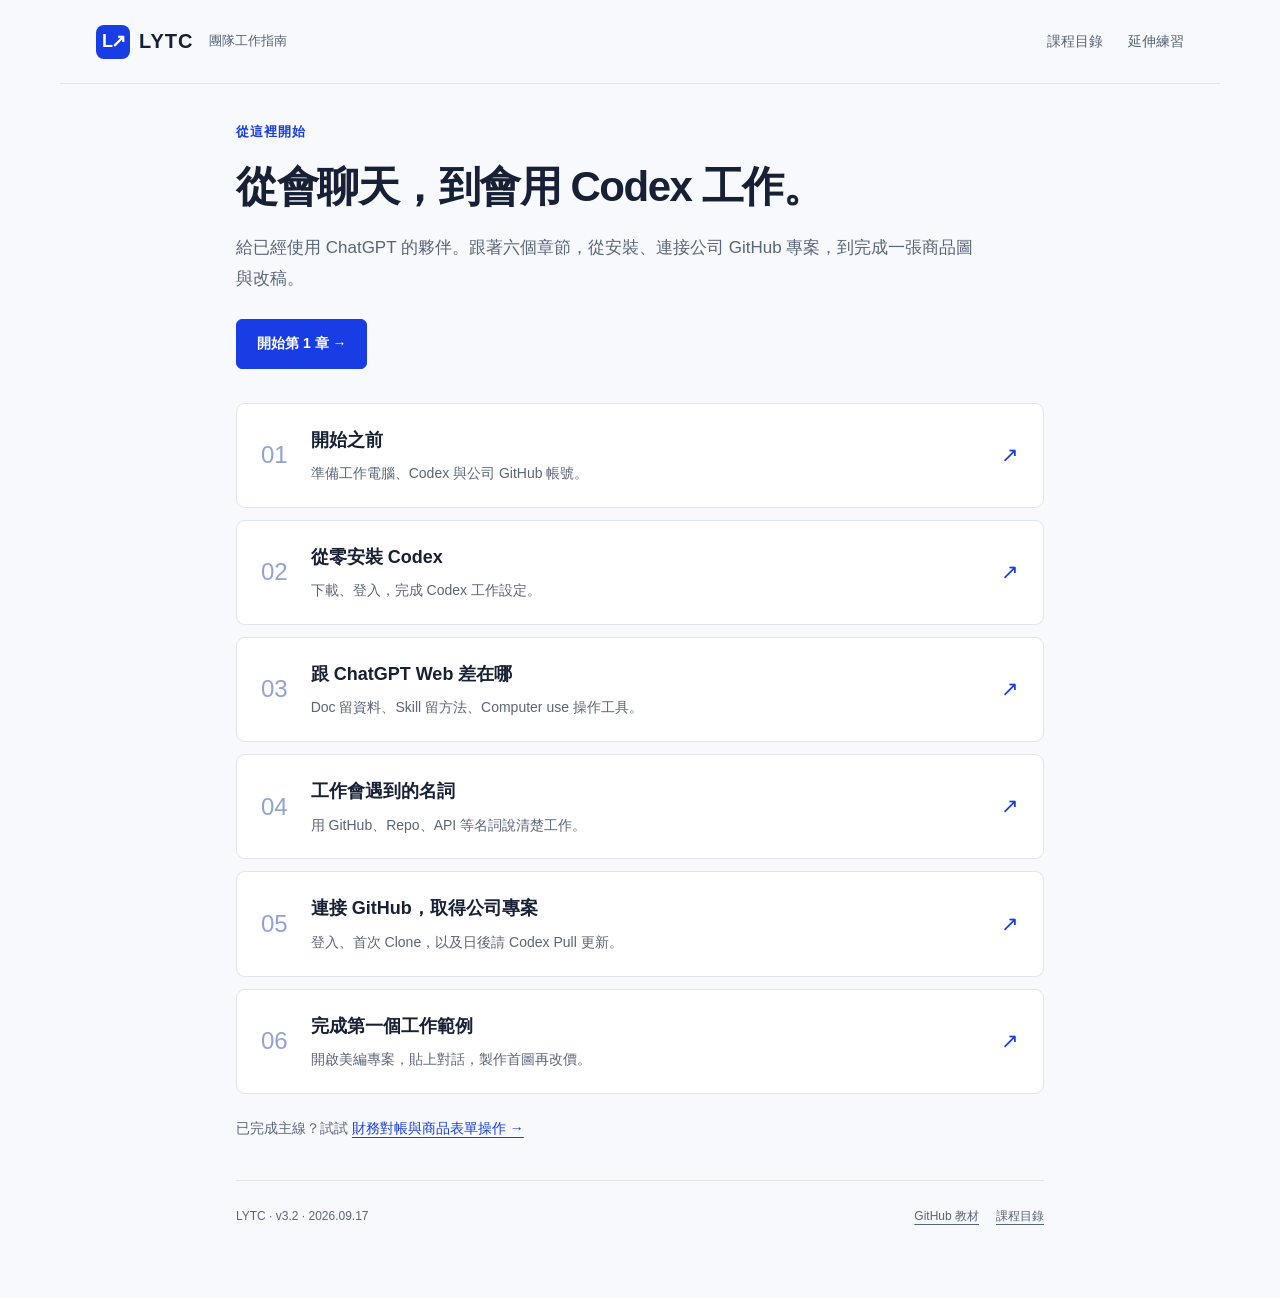
==== commit e6246d5a: "Add guided setup, GitHub onboarding and company design project walkthrough" ====
--- a/docs/index.html
+++ b/docs/index.html
@@ -1,6 +1,6 @@
 <!doctype html>
-<html lang="zh-Hant"><head><meta charset="utf-8"><meta name="viewport" content="width=device-width,initial-scale=1"><meta name="theme-color" content="#183de4"><title>從會聊天，到會用 Codex 工作。｜LYTC Codex 團隊指南</title><meta name="description" content="從安裝 Codex 到第一份美編需求單，五個章節帶你開始用 AI 工作。附練習資料與共用 Skill。"><link rel="icon" href="favicon.svg" type="image/svg+xml"><link rel="stylesheet" href="styles.css"><script src="app.js" defer></script></head>
+<html lang="zh-Hant"><head><meta charset="utf-8"><meta name="viewport" content="width=device-width,initial-scale=1"><meta name="theme-color" content="#183de4"><title>從會聊天，到會用 Codex 工作。｜LYTC Codex 團隊指南</title><meta name="description" content="從安裝 Codex、連接 GitHub 到第一張商品圖，六個章節帶你開始用 AI 工作。附練習資料與共用 Skill。"><link rel="icon" href="favicon.svg" type="image/svg+xml"><link rel="stylesheet" href="styles.css?v=3.2"><script src="app.js?v=3.2" defer></script></head>
 <body class="home"><a class="skip" href="#main">跳到主要內容</a><header class="site-header"><a class="brand" href="index.html"><span class="logo">L↗</span> LYTC <span class="brand-note">團隊工作指南</span></a><nav aria-label="網站導覽"><a href="index.html">課程目錄</a><a href="extras.html">延伸練習</a></nav></header>
-<div class="course"><aside class="course-sidebar"><details class="chapter-menu" open><summary>閱讀章節 <span aria-hidden="true">⌄</span></summary><nav aria-label="課程章節"><a href="start.html"><span>01</span><span>開始之前</span></a><a href="install.html"><span>02</span><span>從零安裝 Codex</span></a><a href="differences.html"><span>03</span><span>跟 ChatGPT Web 差在哪</span></a><a href="terms.html"><span>04</span><span>工作會遇到的名詞</span></a><a href="example.html"><span>05</span><span>完成第一個工作範例</span></a></nav></details><p>先完成一件工作，<br>再把方法用到下一件。</p></aside>
-<main id="main" class="chapter-main"><div class="chapter-heading"><p class="eyebrow">從這裡開始</p><h1>從會聊天，到會用 Codex 工作。</h1></div><p class="lead">給已經使用 ChatGPT 的夥伴。跟著五個章節，從安裝開始，完成一份美編需求單。</p><a class="button primary" href="start.html">開始第 1 章 →</a><div class="chapter-cards"><a class="chapter-card" href="start.html"><span class="chapter-number">01</span><span><strong>開始之前</strong><small>先知道要完成什麼，準備帳號與電腦。</small></span><span aria-hidden="true">↗</span></a><a class="chapter-card" href="install.html"><span class="chapter-number">02</span><span><strong>從零安裝 Codex</strong><small>下載、登入，開啟第一個工作資料夾。</small></span><span aria-hidden="true">↗</span></a><a class="chapter-card" href="differences.html"><span class="chapter-number">03</span><span><strong>跟 ChatGPT Web 差在哪</strong><small>認識 Doc、Skill、Computer use 的工作方式。</small></span><span aria-hidden="true">↗</span></a><a class="chapter-card" href="terms.html"><span class="chapter-number">04</span><span><strong>工作會遇到的名詞</strong><small>懂得指定專案、共用方法與連接工具。</small></span><span aria-hidden="true">↗</span></a><a class="chapter-card" href="example.html"><span class="chapter-number">05</span><span><strong>完成第一個工作範例</strong><small>用商品資料，做出能交給美編的需求單。</small></span><span aria-hidden="true">↗</span></a></div><p class="quiet-link">已完成主線？試試 <a href="extras.html">財務對帳與商品表單操作 →</a></p>
-<footer><span>LYTC · v3.0 · 2026.09.17</span><div><a href="https://github.com/LYTC-develop/codex-team-guide">GitHub 教材</a><a href="index.html">課程目錄</a></div></footer></main></div><div class="toast" role="status" aria-live="polite"></div></body></html>+<div class="course"><aside class="course-sidebar"><details class="chapter-menu" open><summary>閱讀章節 <span aria-hidden="true">⌄</span></summary><nav aria-label="課程章節"><a href="start.html"><span>01</span><span>開始之前</span></a><a href="install.html"><span>02</span><span>從零安裝 Codex</span></a><a href="differences.html"><span>03</span><span>跟 ChatGPT Web 差在哪</span></a><a href="terms.html"><span>04</span><span>工作會遇到的名詞</span></a><a href="github.html"><span>05</span><span>連接 GitHub，取得公司專案</span></a><a href="example.html"><span>06</span><span>完成第一個工作範例</span></a></nav></details><p>先完成一件工作，<br>再把方法用到下一件。</p></aside>
+<main id="main" class="chapter-main"><div class="chapter-heading"><p class="eyebrow">從這裡開始</p><h1>從會聊天，到會用 Codex 工作。</h1></div><p class="lead">給已經使用 ChatGPT 的夥伴。跟著六個章節，從安裝、連接公司 GitHub 專案，到完成一張商品圖與改稿。</p><a class="button primary" href="start.html">開始第 1 章 →</a><div class="chapter-cards"><a class="chapter-card" href="start.html"><span class="chapter-number">01</span><span><strong>開始之前</strong><small>準備工作電腦、Codex 與公司 GitHub 帳號。</small></span><span aria-hidden="true">↗</span></a><a class="chapter-card" href="install.html"><span class="chapter-number">02</span><span><strong>從零安裝 Codex</strong><small>下載、登入，完成 Codex 工作設定。</small></span><span aria-hidden="true">↗</span></a><a class="chapter-card" href="differences.html"><span class="chapter-number">03</span><span><strong>跟 ChatGPT Web 差在哪</strong><small>Doc 留資料、Skill 留方法、Computer use 操作工具。</small></span><span aria-hidden="true">↗</span></a><a class="chapter-card" href="terms.html"><span class="chapter-number">04</span><span><strong>工作會遇到的名詞</strong><small>用 GitHub、Repo、API 等名詞說清楚工作。</small></span><span aria-hidden="true">↗</span></a><a class="chapter-card" href="github.html"><span class="chapter-number">05</span><span><strong>連接 GitHub，取得公司專案</strong><small>登入、首次 Clone，以及日後請 Codex Pull 更新。</small></span><span aria-hidden="true">↗</span></a><a class="chapter-card" href="example.html"><span class="chapter-number">06</span><span><strong>完成第一個工作範例</strong><small>開啟美編專案，貼上對話，製作首圖再改價。</small></span><span aria-hidden="true">↗</span></a></div><p class="quiet-link">已完成主線？試試 <a href="extras.html">財務對帳與商品表單操作 →</a></p>
+<footer><span>LYTC · v3.2 · 2026.09.17</span><div><a href="https://github.com/LYTC-develop/codex-team-guide">GitHub 教材</a><a href="index.html">課程目錄</a></div></footer></main></div><div class="toast" role="status" aria-live="polite"></div></body></html>
--- a/docs/styles.css
+++ b/docs/styles.css
@@ -11,3 +11,5 @@
 @media(max-width:960px){.course{grid-template-columns:175px minmax(0,1fr);gap:30px;padding:30px 24px}.chapter-heading h1{font-size:32px}.chapter-main .pillars{grid-template-columns:1fr}.chapter-main .pillars article{padding:20px}.chapter-main .pillars h2>span{display:inline;margin-left:14px}.chapter-main .pillars .example{margin-top:12px;padding-top:10px}.chapter-main .glossary>details>summary{display:grid;grid-template-columns:1fr 20px;gap:4px 10px}.chapter-main .glossary summary strong{min-width:0}.chapter-main .glossary summary span{grid-column:1}.chapter-main .glossary summary b{grid-column:2;grid-row:1/3}}
 @media(max-width:680px){.course{display:block;padding:18px 20px}.course-sidebar{position:static;padding:0;margin-bottom:27px}.course-sidebar>p{display:none}.chapter-menu{border-bottom:1px solid var(--line);padding-bottom:13px}.chapter-menu>summary{margin:0;font-size:13px}.chapter-menu>summary span{display:inline;float:right}.chapter-menu nav{padding-top:10px}.chapter-menu nav a{font-size:14px;min-height:44px}.chapter-heading h1,.home .chapter-heading h1{font-size:29px;line-height:1.5}.home .course{padding-top:30px}.chapter-card{padding:18px 16px;gap:16px}.chapter-card strong{font-size:16px}.chapter-card small{font-size:13px}.chapter-number{font-size:21px}.chapter-cards{margin-top:28px}.outcome{flex-direction:column;align-items:flex-start;gap:7px;font-size:15px}.outcome b{transform:rotate(90deg);margin-left:5px}.lesson-block h2,.steps h2{font-size:20px}.steps>li{padding-left:0;padding-top:43px}.steps>li:before{top:0}.chapter-pager{flex-direction:column;align-items:stretch;gap:12px;padding:20px 0}.chapter-pager a{font-size:14px}.chapter-pager a:last-child{text-align:right}.chapter-main .pillars h2>span{margin-left:8px}.chapter-main .task-overview{gap:15px}.chapter-main .glossary summary span{font-size:13px}.chapter-main .prompt>p{font-size:15px}}
 @media print{.course{display:block;padding:0}.course-sidebar,.chapter-pager{display:none}.chapter-heading h1{font-size:26pt}.steps>li{break-inside:avoid}}
+/* Follow-along setup and the portable coaching conversation. */
+kbd{display:inline-block;background:#fff;border:1px solid #ccd5e4;border-bottom-width:2px;border-radius:5px;padding:1px 7px;font:12px/1.8 var(--font);color:var(--ink)}.key-pair{display:grid;grid-template-columns:1fr 1fr;gap:12px;margin:17px 0}.key-pair>p{background:var(--pale);padding:14px;border-radius:7px;font-size:12px}.key-pair strong{display:block;margin-bottom:7px;font-size:14px}.steps>li>p.checkpoint{padding:13px 16px;margin-top:16px;background:#edf5f0;border-left:3px solid #628e78;color:#365d4c;font-size:14px;border-radius:0 5px 5px 0}.walkthrough-route{display:flex;flex-wrap:wrap;gap:7px;margin:25px 0}.walkthrough-route span{font-size:12px;background:var(--pale);color:var(--blue);padding:5px 11px;border-radius:20px}.walkthrough-route span+span:before{content:'→';margin-right:9px;color:#8796bd}.folder-map{font-family:ui-monospace,SFMono-Regular,Consolas,monospace;font-size:13px;line-height:2.1;background:#edf1f7;border-radius:8px;padding:18px;margin:17px 0;overflow-wrap:anywhere}.setup-choices{border:1px solid var(--line);border-radius:8px;margin:18px 0;background:white;padding:0 17px}.setup-choices>p{display:grid;grid-template-columns:85px 1fr;gap:15px;padding:14px 0;font-size:14px}.setup-choices>p+p{border-top:1px solid var(--line)}.setup-choices span{color:var(--muted)}.setup-choices b{font-weight:550;color:var(--ink)}.coach-prompt>div{flex-wrap:wrap}.coach-prompt>details>summary{padding:14px 17px;font-size:13px;color:var(--muted)}.coach-prompt>details>summary:after{content:' ＋'}.coach-prompt>details[open]>summary:after{content:' −'}.coach-prompt>details>p{white-space:pre-wrap;font-size:14px;padding:0 18px 20px;line-height:1.95}.dialogue-demo{margin:20px 0;border:1px solid var(--line);border-radius:9px;background:white;padding:20px}.demo-label{font-size:12px;color:var(--muted);margin-bottom:18px}.dialogue-demo>div{padding:12px 15px;margin:10px 30px 10px 0;background:#f4f6fa;border-radius:8px;font-size:14px}.dialogue-demo b{font-weight:600;font-size:12px;color:#66758c}.dialogue-demo>div.your-turn{margin:10px 0 10px 30px;background:var(--pale)}.dialogue-demo .your-turn b{color:var(--blue)}.dialogue-demo p{margin-top:4px}@media(max-width:680px){.key-pair{grid-template-columns:1fr}.setup-choices>p{grid-template-columns:1fr;gap:4px}.folder-map{font-size:12px;padding:13px}.coach-prompt>div{gap:10px}.coach-prompt button{width:100%;min-height:44px}.dialogue-demo{padding:15px}.dialogue-demo>div{margin-right:15px}.dialogue-demo>div.your-turn{margin-left:15px}}
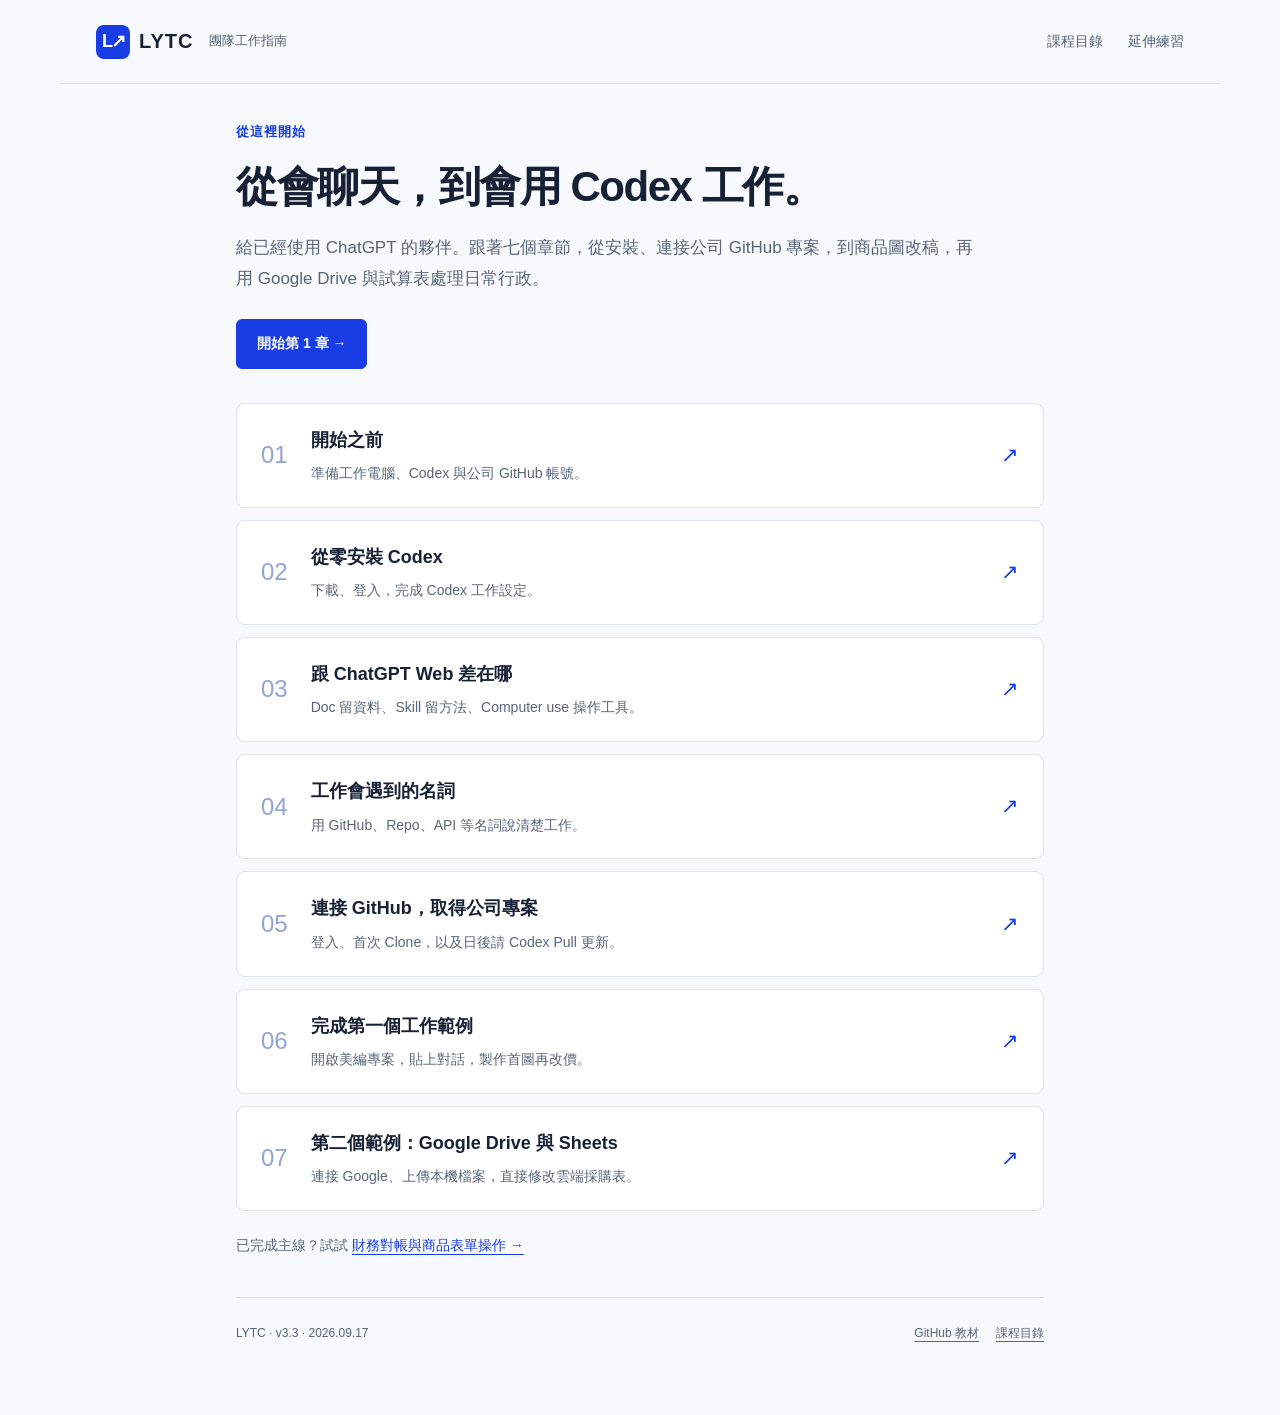
==== commit f6c4bd8b: "Add Google Drive and Sheets follow-along exercise" ====
--- a/docs/index.html
+++ b/docs/index.html
@@ -1,6 +1,6 @@
 <!doctype html>
-<html lang="zh-Hant"><head><meta charset="utf-8"><meta name="viewport" content="width=device-width,initial-scale=1"><meta name="theme-color" content="#183de4"><title>從會聊天，到會用 Codex 工作。｜LYTC Codex 團隊指南</title><meta name="description" content="從安裝 Codex、連接 GitHub 到第一張商品圖，六個章節帶你開始用 AI 工作。附練習資料與共用 Skill。"><link rel="icon" href="favicon.svg" type="image/svg+xml"><link rel="stylesheet" href="styles.css?v=3.2"><script src="app.js?v=3.2" defer></script></head>
+<html lang="zh-Hant"><head><meta charset="utf-8"><meta name="viewport" content="width=device-width,initial-scale=1"><meta name="theme-color" content="#183de4"><title>從會聊天，到會用 Codex 工作。｜LYTC Codex 團隊指南</title><meta name="description" content="從安裝 Codex、連接 GitHub 到商品製圖、上傳 Google Drive 與修改 Sheets，七個章節帶你開始工作。"><link rel="icon" href="favicon.svg" type="image/svg+xml"><link rel="stylesheet" href="styles.css?v=3.3"><script src="app.js?v=3.3" defer></script></head>
 <body class="home"><a class="skip" href="#main">跳到主要內容</a><header class="site-header"><a class="brand" href="index.html"><span class="logo">L↗</span> LYTC <span class="brand-note">團隊工作指南</span></a><nav aria-label="網站導覽"><a href="index.html">課程目錄</a><a href="extras.html">延伸練習</a></nav></header>
-<div class="course"><aside class="course-sidebar"><details class="chapter-menu" open><summary>閱讀章節 <span aria-hidden="true">⌄</span></summary><nav aria-label="課程章節"><a href="start.html"><span>01</span><span>開始之前</span></a><a href="install.html"><span>02</span><span>從零安裝 Codex</span></a><a href="differences.html"><span>03</span><span>跟 ChatGPT Web 差在哪</span></a><a href="terms.html"><span>04</span><span>工作會遇到的名詞</span></a><a href="github.html"><span>05</span><span>連接 GitHub，取得公司專案</span></a><a href="example.html"><span>06</span><span>完成第一個工作範例</span></a></nav></details><p>先完成一件工作，<br>再把方法用到下一件。</p></aside>
-<main id="main" class="chapter-main"><div class="chapter-heading"><p class="eyebrow">從這裡開始</p><h1>從會聊天，到會用 Codex 工作。</h1></div><p class="lead">給已經使用 ChatGPT 的夥伴。跟著六個章節，從安裝、連接公司 GitHub 專案，到完成一張商品圖與改稿。</p><a class="button primary" href="start.html">開始第 1 章 →</a><div class="chapter-cards"><a class="chapter-card" href="start.html"><span class="chapter-number">01</span><span><strong>開始之前</strong><small>準備工作電腦、Codex 與公司 GitHub 帳號。</small></span><span aria-hidden="true">↗</span></a><a class="chapter-card" href="install.html"><span class="chapter-number">02</span><span><strong>從零安裝 Codex</strong><small>下載、登入，完成 Codex 工作設定。</small></span><span aria-hidden="true">↗</span></a><a class="chapter-card" href="differences.html"><span class="chapter-number">03</span><span><strong>跟 ChatGPT Web 差在哪</strong><small>Doc 留資料、Skill 留方法、Computer use 操作工具。</small></span><span aria-hidden="true">↗</span></a><a class="chapter-card" href="terms.html"><span class="chapter-number">04</span><span><strong>工作會遇到的名詞</strong><small>用 GitHub、Repo、API 等名詞說清楚工作。</small></span><span aria-hidden="true">↗</span></a><a class="chapter-card" href="github.html"><span class="chapter-number">05</span><span><strong>連接 GitHub，取得公司專案</strong><small>登入、首次 Clone，以及日後請 Codex Pull 更新。</small></span><span aria-hidden="true">↗</span></a><a class="chapter-card" href="example.html"><span class="chapter-number">06</span><span><strong>完成第一個工作範例</strong><small>開啟美編專案，貼上對話，製作首圖再改價。</small></span><span aria-hidden="true">↗</span></a></div><p class="quiet-link">已完成主線？試試 <a href="extras.html">財務對帳與商品表單操作 →</a></p>
-<footer><span>LYTC · v3.2 · 2026.09.17</span><div><a href="https://github.com/LYTC-develop/codex-team-guide">GitHub 教材</a><a href="index.html">課程目錄</a></div></footer></main></div><div class="toast" role="status" aria-live="polite"></div></body></html>+<div class="course"><aside class="course-sidebar"><details class="chapter-menu" open><summary>閱讀章節 <span aria-hidden="true">⌄</span></summary><nav aria-label="課程章節"><a href="start.html"><span>01</span><span>開始之前</span></a><a href="install.html"><span>02</span><span>從零安裝 Codex</span></a><a href="differences.html"><span>03</span><span>跟 ChatGPT Web 差在哪</span></a><a href="terms.html"><span>04</span><span>工作會遇到的名詞</span></a><a href="github.html"><span>05</span><span>連接 GitHub，取得公司專案</span></a><a href="example.html"><span>06</span><span>完成第一個工作範例</span></a><a href="google-drive.html"><span>07</span><span>Google Drive 與 Sheets</span></a></nav></details><p>先完成一件工作，<br>再把方法用到下一件。</p></aside>
+<main id="main" class="chapter-main"><div class="chapter-heading"><p class="eyebrow">從這裡開始</p><h1>從會聊天，到會用 Codex 工作。</h1></div><p class="lead">給已經使用 ChatGPT 的夥伴。跟著七個章節，從安裝、連接公司 GitHub 專案，到商品圖改稿，再用 Google Drive 與試算表處理日常行政。</p><a class="button primary" href="start.html">開始第 1 章 →</a><div class="chapter-cards"><a class="chapter-card" href="start.html"><span class="chapter-number">01</span><span><strong>開始之前</strong><small>準備工作電腦、Codex 與公司 GitHub 帳號。</small></span><span aria-hidden="true">↗</span></a><a class="chapter-card" href="install.html"><span class="chapter-number">02</span><span><strong>從零安裝 Codex</strong><small>下載、登入，完成 Codex 工作設定。</small></span><span aria-hidden="true">↗</span></a><a class="chapter-card" href="differences.html"><span class="chapter-number">03</span><span><strong>跟 ChatGPT Web 差在哪</strong><small>Doc 留資料、Skill 留方法、Computer use 操作工具。</small></span><span aria-hidden="true">↗</span></a><a class="chapter-card" href="terms.html"><span class="chapter-number">04</span><span><strong>工作會遇到的名詞</strong><small>用 GitHub、Repo、API 等名詞說清楚工作。</small></span><span aria-hidden="true">↗</span></a><a class="chapter-card" href="github.html"><span class="chapter-number">05</span><span><strong>連接 GitHub，取得公司專案</strong><small>登入、首次 Clone，以及日後請 Codex Pull 更新。</small></span><span aria-hidden="true">↗</span></a><a class="chapter-card" href="example.html"><span class="chapter-number">06</span><span><strong>完成第一個工作範例</strong><small>開啟美編專案，貼上對話，製作首圖再改價。</small></span><span aria-hidden="true">↗</span></a><a class="chapter-card" href="google-drive.html"><span class="chapter-number">07</span><span><strong>第二個範例：Google Drive 與 Sheets</strong><small>連接 Google、上傳本機檔案，直接修改雲端採購表。</small></span><span aria-hidden="true">↗</span></a></div><p class="quiet-link">已完成主線？試試 <a href="extras.html">財務對帳與商品表單操作 →</a></p>
+<footer><span>LYTC · v3.3 · 2026.09.17</span><div><a href="https://github.com/LYTC-develop/codex-team-guide">GitHub 教材</a><a href="index.html">課程目錄</a></div></footer></main></div><div class="toast" role="status" aria-live="polite"></div></body></html>
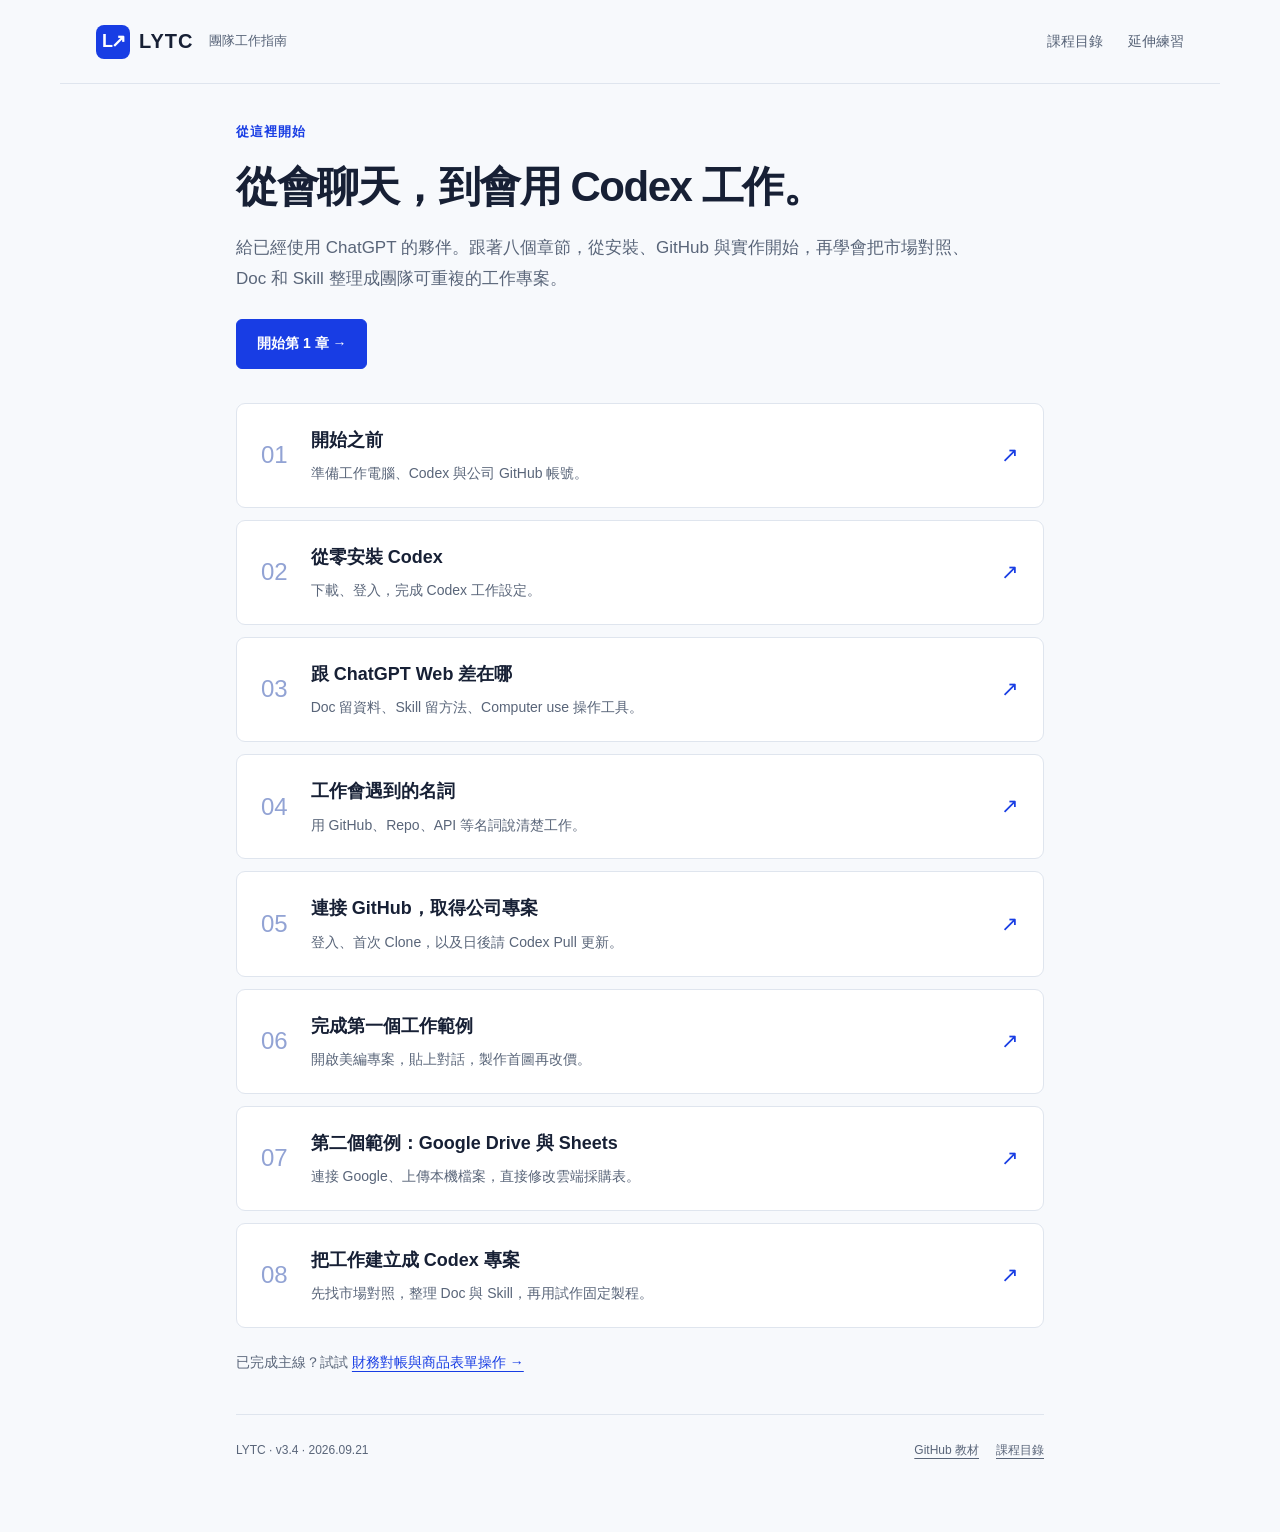
==== commit f433d9c6: "Teach market-informed Codex project setup" ====
--- a/docs/index.html
+++ b/docs/index.html
@@ -1,6 +1,6 @@
 <!doctype html>
-<html lang="zh-Hant"><head><meta charset="utf-8"><meta name="viewport" content="width=device-width,initial-scale=1"><meta name="theme-color" content="#183de4"><title>從會聊天，到會用 Codex 工作。｜LYTC Codex 團隊指南</title><meta name="description" content="從安裝 Codex、連接 GitHub 到商品製圖、上傳 Google Drive 與修改 Sheets，七個章節帶你開始工作。"><link rel="icon" href="favicon.svg" type="image/svg+xml"><link rel="stylesheet" href="styles.css?v=3.3"><script src="app.js?v=3.3" defer></script></head>
+<html lang="zh-Hant"><head><meta charset="utf-8"><meta name="viewport" content="width=device-width,initial-scale=1"><meta name="theme-color" content="#183de4"><title>從會聊天，到會用 Codex 工作。｜LYTC Codex 團隊指南</title><meta name="description" content="從安裝、GitHub 與實作開始，再把市場對照、Doc 與 Skill 整理成可重複的工作專案。"><link rel="icon" href="favicon.svg" type="image/svg+xml"><link rel="stylesheet" href="styles.css?v=3.4"><script src="app.js?v=3.4" defer></script></head>
 <body class="home"><a class="skip" href="#main">跳到主要內容</a><header class="site-header"><a class="brand" href="index.html"><span class="logo">L↗</span> LYTC <span class="brand-note">團隊工作指南</span></a><nav aria-label="網站導覽"><a href="index.html">課程目錄</a><a href="extras.html">延伸練習</a></nav></header>
-<div class="course"><aside class="course-sidebar"><details class="chapter-menu" open><summary>閱讀章節 <span aria-hidden="true">⌄</span></summary><nav aria-label="課程章節"><a href="start.html"><span>01</span><span>開始之前</span></a><a href="install.html"><span>02</span><span>從零安裝 Codex</span></a><a href="differences.html"><span>03</span><span>跟 ChatGPT Web 差在哪</span></a><a href="terms.html"><span>04</span><span>工作會遇到的名詞</span></a><a href="github.html"><span>05</span><span>連接 GitHub，取得公司專案</span></a><a href="example.html"><span>06</span><span>完成第一個工作範例</span></a><a href="google-drive.html"><span>07</span><span>Google Drive 與 Sheets</span></a></nav></details><p>先完成一件工作，<br>再把方法用到下一件。</p></aside>
-<main id="main" class="chapter-main"><div class="chapter-heading"><p class="eyebrow">從這裡開始</p><h1>從會聊天，到會用 Codex 工作。</h1></div><p class="lead">給已經使用 ChatGPT 的夥伴。跟著七個章節，從安裝、連接公司 GitHub 專案，到商品圖改稿，再用 Google Drive 與試算表處理日常行政。</p><a class="button primary" href="start.html">開始第 1 章 →</a><div class="chapter-cards"><a class="chapter-card" href="start.html"><span class="chapter-number">01</span><span><strong>開始之前</strong><small>準備工作電腦、Codex 與公司 GitHub 帳號。</small></span><span aria-hidden="true">↗</span></a><a class="chapter-card" href="install.html"><span class="chapter-number">02</span><span><strong>從零安裝 Codex</strong><small>下載、登入，完成 Codex 工作設定。</small></span><span aria-hidden="true">↗</span></a><a class="chapter-card" href="differences.html"><span class="chapter-number">03</span><span><strong>跟 ChatGPT Web 差在哪</strong><small>Doc 留資料、Skill 留方法、Computer use 操作工具。</small></span><span aria-hidden="true">↗</span></a><a class="chapter-card" href="terms.html"><span class="chapter-number">04</span><span><strong>工作會遇到的名詞</strong><small>用 GitHub、Repo、API 等名詞說清楚工作。</small></span><span aria-hidden="true">↗</span></a><a class="chapter-card" href="github.html"><span class="chapter-number">05</span><span><strong>連接 GitHub，取得公司專案</strong><small>登入、首次 Clone，以及日後請 Codex Pull 更新。</small></span><span aria-hidden="true">↗</span></a><a class="chapter-card" href="example.html"><span class="chapter-number">06</span><span><strong>完成第一個工作範例</strong><small>開啟美編專案，貼上對話，製作首圖再改價。</small></span><span aria-hidden="true">↗</span></a><a class="chapter-card" href="google-drive.html"><span class="chapter-number">07</span><span><strong>第二個範例：Google Drive 與 Sheets</strong><small>連接 Google、上傳本機檔案，直接修改雲端採購表。</small></span><span aria-hidden="true">↗</span></a></div><p class="quiet-link">已完成主線？試試 <a href="extras.html">財務對帳與商品表單操作 →</a></p>
-<footer><span>LYTC · v3.3 · 2026.09.17</span><div><a href="https://github.com/LYTC-develop/codex-team-guide">GitHub 教材</a><a href="index.html">課程目錄</a></div></footer></main></div><div class="toast" role="status" aria-live="polite"></div></body></html>+<div class="course"><aside class="course-sidebar"><details class="chapter-menu" open><summary>閱讀章節 <span aria-hidden="true">⌄</span></summary><nav aria-label="課程章節"><a href="start.html"><span>01</span><span>開始之前</span></a><a href="install.html"><span>02</span><span>從零安裝 Codex</span></a><a href="differences.html"><span>03</span><span>跟 ChatGPT Web 差在哪</span></a><a href="terms.html"><span>04</span><span>工作會遇到的名詞</span></a><a href="github.html"><span>05</span><span>連接 GitHub，取得公司專案</span></a><a href="example.html"><span>06</span><span>完成第一個工作範例</span></a><a href="google-drive.html"><span>07</span><span>Google Drive 與 Sheets</span></a><a href="project-workflow.html"><span>08</span><span>把工作建立成專案</span></a></nav></details><p>先完成一件工作，<br>再把方法用到下一件。</p></aside>
+<main id="main" class="chapter-main"><div class="chapter-heading"><p class="eyebrow">從這裡開始</p><h1>從會聊天，到會用 Codex 工作。</h1></div><p class="lead">給已經使用 ChatGPT 的夥伴。跟著八個章節，從安裝、GitHub 與實作開始，再學會把市場對照、Doc 和 Skill 整理成團隊可重複的工作專案。</p><a class="button primary" href="start.html">開始第 1 章 →</a><div class="chapter-cards"><a class="chapter-card" href="start.html"><span class="chapter-number">01</span><span><strong>開始之前</strong><small>準備工作電腦、Codex 與公司 GitHub 帳號。</small></span><span aria-hidden="true">↗</span></a><a class="chapter-card" href="install.html"><span class="chapter-number">02</span><span><strong>從零安裝 Codex</strong><small>下載、登入，完成 Codex 工作設定。</small></span><span aria-hidden="true">↗</span></a><a class="chapter-card" href="differences.html"><span class="chapter-number">03</span><span><strong>跟 ChatGPT Web 差在哪</strong><small>Doc 留資料、Skill 留方法、Computer use 操作工具。</small></span><span aria-hidden="true">↗</span></a><a class="chapter-card" href="terms.html"><span class="chapter-number">04</span><span><strong>工作會遇到的名詞</strong><small>用 GitHub、Repo、API 等名詞說清楚工作。</small></span><span aria-hidden="true">↗</span></a><a class="chapter-card" href="github.html"><span class="chapter-number">05</span><span><strong>連接 GitHub，取得公司專案</strong><small>登入、首次 Clone，以及日後請 Codex Pull 更新。</small></span><span aria-hidden="true">↗</span></a><a class="chapter-card" href="example.html"><span class="chapter-number">06</span><span><strong>完成第一個工作範例</strong><small>開啟美編專案，貼上對話，製作首圖再改價。</small></span><span aria-hidden="true">↗</span></a><a class="chapter-card" href="google-drive.html"><span class="chapter-number">07</span><span><strong>第二個範例：Google Drive 與 Sheets</strong><small>連接 Google、上傳本機檔案，直接修改雲端採購表。</small></span><span aria-hidden="true">↗</span></a><a class="chapter-card" href="project-workflow.html"><span class="chapter-number">08</span><span><strong>把工作建立成 Codex 專案</strong><small>先找市場對照，整理 Doc 與 Skill，再用試作固定製程。</small></span><span aria-hidden="true">↗</span></a></div><p class="quiet-link">已完成主線？試試 <a href="extras.html">財務對帳與商品表單操作 →</a></p>
+<footer><span>LYTC · v3.4 · 2026.09.21</span><div><a href="https://github.com/LYTC-develop/codex-team-guide">GitHub 教材</a><a href="index.html">課程目錄</a></div></footer></main></div><div class="toast" role="status" aria-live="polite"></div></body></html>
